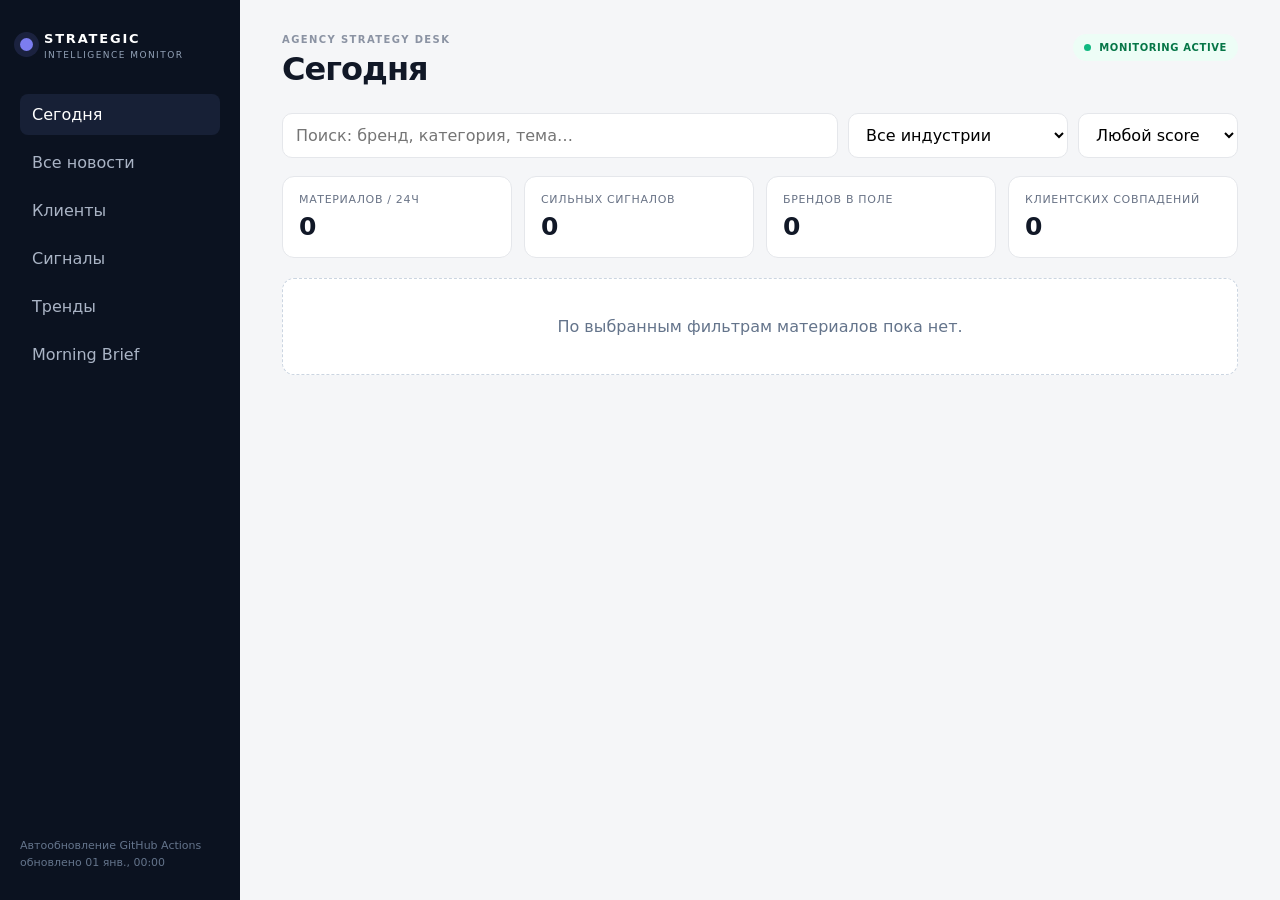
==== site/index.html @ 8588e82a "Add GitHub Pages intelligence dashboard" ====
<!doctype html><html lang="ru"><head><meta charset="utf-8"><meta name="viewport" content="width=device-width,initial-scale=1"><title>Strategic Intelligence Monitor</title><link rel="stylesheet" href="styles.css"></head><body><div class="shell"><aside><div class="brand"><span class="pulse"></span><div><strong>STRATEGIC</strong><small>INTELLIGENCE MONITOR</small></div></div><nav id="nav"><button data-view="today" class="active">Сегодня</button><button data-view="news">Все новости</button><button data-view="clients">Клиенты</button><button data-view="signals">Сигналы</button><button data-view="trends">Тренды</button><button data-view="brief">Morning Brief</button></nav><div class="asideFoot">Автообновление GitHub Actions<br><span id="updatedSide">—</span></div></aside><main><header><div><div class="eyebrow">AGENCY STRATEGY DESK</div><h1 id="pageTitle">Сегодня</h1></div><div class="status"><span class="dot"></span><span>MONITORING ACTIVE</span></div></header><section class="toolbar"><input id="search" placeholder="Поиск: бренд, категория, тема…"><select id="industry"><option value="">Все индустрии</option></select><select id="score"><option value="0">Любой score</option><option value="3">Score ≥ 3</option><option value="4">Score ≥ 4</option></select></section><section id="stats" class="stats"></section><section id="content"></section></main></div><script src="app.js"></script></body></html>
---- site/styles.css ----
:root{--bg:#f5f6f8;--panel:#fff;--ink:#111827;--muted:#697386;--line:#e5e7eb;--nav:#0b1220;--accent:#5b5ce2;--good:#10b981;--warn:#f59e0b}*{box-sizing:border-box}body{margin:0;font-family:Inter,ui-sans-serif,system-ui,-apple-system,BlinkMacSystemFont,"Segoe UI",sans-serif;background:var(--bg);color:var(--ink)}button,input,select{font:inherit}.shell{min-height:100vh;display:grid;grid-template-columns:240px 1fr}aside{background:var(--nav);color:#fff;padding:28px 20px;display:flex;flex-direction:column;position:sticky;top:0;height:100vh}.brand{display:flex;gap:11px;align-items:center;margin-bottom:34px}.brand strong{font-size:13px;letter-spacing:.14em}.brand small{display:block;font-size:9px;letter-spacing:.16em;color:#94a3b8;margin-top:3px}.pulse{width:13px;height:13px;border-radius:50%;background:#7c7df0;box-shadow:0 0 0 6px rgba(124,125,240,.15)}nav{display:grid;gap:7px}nav button{border:0;background:transparent;color:#aab4c5;text-align:left;padding:11px 12px;border-radius:8px;cursor:pointer}nav button:hover,nav button.active{background:#172036;color:white}.asideFoot{margin-top:auto;color:#64748b;font-size:11px;line-height:1.6}main{padding:34px 42px 70px;max-width:1500px;width:100%}header{display:flex;justify-content:space-between;align-items:flex-start;margin-bottom:25px}.eyebrow{font-size:10px;letter-spacing:.14em;color:#8b93a3;font-weight:700}h1{font-size:32px;margin:5px 0 0;letter-spacing:-.03em}.status{display:flex;align-items:center;gap:8px;background:#edfdf6;color:#067647;padding:8px 11px;border-radius:999px;font-size:10px;font-weight:800;letter-spacing:.06em}.dot{width:7px;height:7px;border-radius:50%;background:var(--good)}.toolbar{display:grid;grid-template-columns:1fr 220px 160px;gap:10px;margin-bottom:18px}.toolbar input,.toolbar select{border:1px solid var(--line);background:white;border-radius:10px;padding:11px 13px;outline:none}.stats{display:grid;grid-template-columns:repeat(4,1fr);gap:12px;margin-bottom:20px}.stat{background:white;border:1px solid var(--line);border-radius:12px;padding:16px}.stat label{display:block;color:var(--muted);font-size:11px;text-transform:uppercase;letter-spacing:.06em}.stat strong{display:block;margin-top:6px;font-size:25px}.grid{display:grid;grid-template-columns:repeat(2,minmax(0,1fr));gap:12px}.card{background:white;border:1px solid var(--line);border-radius:13px;padding:18px;box-shadow:0 1px 1px rgba(17,24,39,.02)}.cardTop{display:flex;gap:14px;justify-content:space-between}.score{min-width:48px;height:34px;border-radius:8px;display:grid;place-items:center;background:#f1f0ff;color:#4f46e5;font-weight:800;font-size:13px}.card h3{margin:0;font-size:17px;line-height:1.32}.meta{color:var(--muted);font-size:11px;margin:8px 0 12px}.summary{font-size:13px;line-height:1.55;color:#374151}.why{margin-top:12px;border-left:3px solid #a5b4fc;padding-left:10px;font-size:12px;line-height:1.5;color:#4b5563}.tags{display:flex;flex-wrap:wrap;gap:6px;margin-top:13px}.tag{font-size:10px;background:#f3f4f6;color:#596273;padding:5px 7px;border-radius:999px}.clientTag{background:#eefcf6;color:#087a55}.source{display:inline-block;margin-top:14px;color:#4f46e5;text-decoration:none;font-size:12px;font-weight:700}.sectionTitle{font-size:18px;margin:26px 0 12px}.signal{display:grid;grid-template-columns:1fr auto;gap:20px;align-items:center}.signal strong{font-size:15px}.signal p{margin:5px 0;color:#5b6474;font-size:12px}.badge{background:#fff7e6;color:#9a6700;border-radius:999px;padding:6px 9px;font-size:10px;font-weight:800}.brief{background:white;border:1px solid var(--line);border-radius:13px;padding:24px}.brief h2{margin-top:0}.briefItem{padding:14px 0;border-top:1px solid var(--line)}.briefItem:first-of-type{border-top:0}.empty{background:white;border:1px dashed #cbd5e1;padding:38px;border-radius:12px;text-align:center;color:#64748b}.trendRow{display:grid;grid-template-columns:180px 1fr 42px;gap:10px;align-items:center;margin:9px 0;font-size:12px}.bar{height:8px;background:#eef0f4;border-radius:999px;overflow:hidden}.bar i{display:block;height:100%;background:#6d6ee8;border-radius:999px}@media(max-width:900px){.shell{grid-template-columns:1fr}aside{position:relative;height:auto;padding:18px}nav{grid-template-columns:repeat(3,1fr)}.asideFoot{display:none}main{padding:24px 16px}.toolbar{grid-template-columns:1fr}.stats{grid-template-columns:repeat(2,1fr)}.grid{grid-template-columns:1fr}header{gap:15px}.status{display:none}}
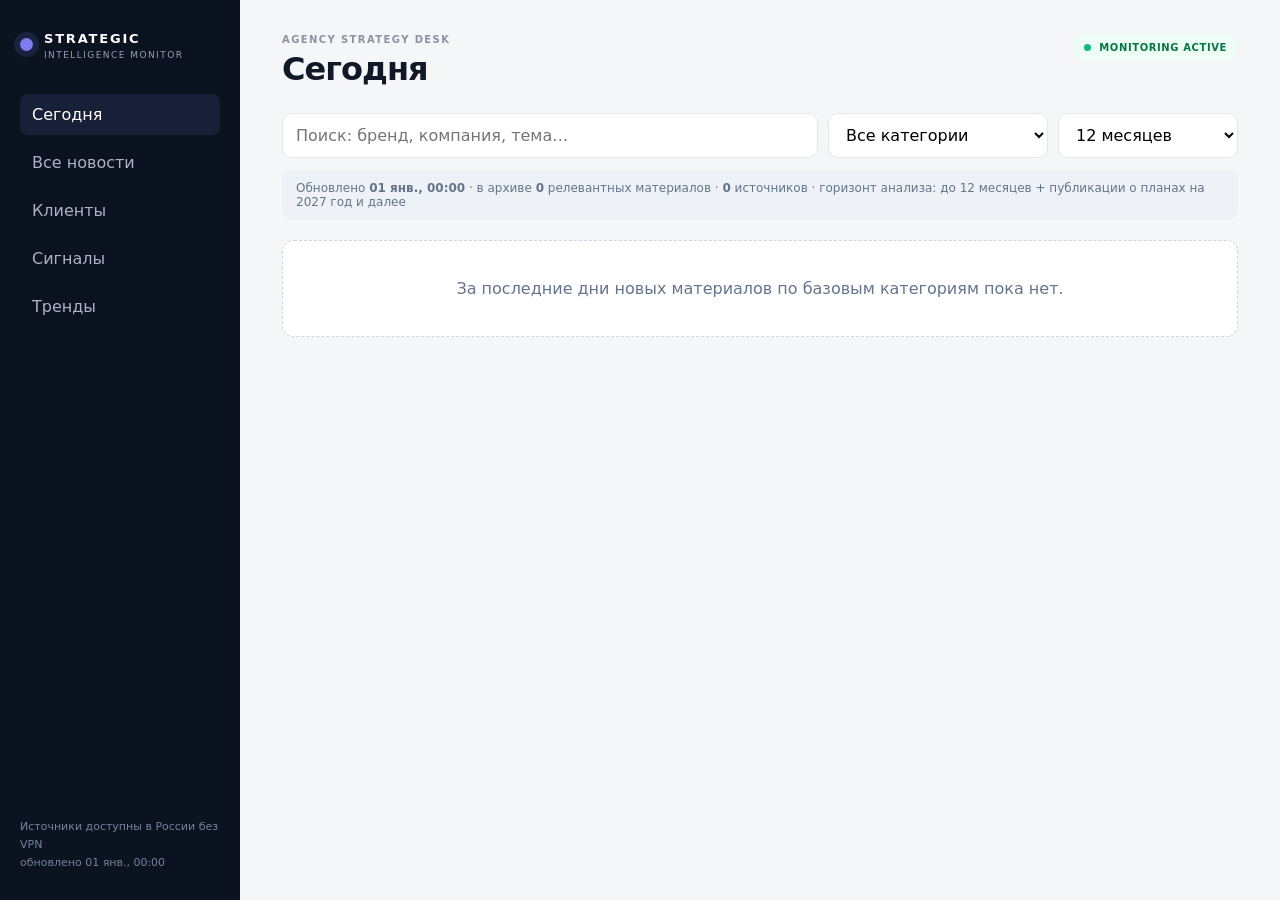
==== commit 82f03839: "Refocus monitor on core clients and market categories" ====
--- a/site/index.html
+++ b/site/index.html
@@ -1 +1 @@
-<!doctype html><html lang="ru"><head><meta charset="utf-8"><meta name="viewport" content="width=device-width,initial-scale=1"><title>Strategic Intelligence Monitor</title><link rel="stylesheet" href="styles.css"></head><body><div class="shell"><aside><div class="brand"><span class="pulse"></span><div><strong>STRATEGIC</strong><small>INTELLIGENCE MONITOR</small></div></div><nav id="nav"><button data-view="today" class="active">Сегодня</button><button data-view="news">Все новости</button><button data-view="clients">Клиенты</button><button data-view="signals">Сигналы</button><button data-view="trends">Тренды</button><button data-view="brief">Morning Brief</button></nav><div class="asideFoot">Автообновление GitHub Actions<br><span id="updatedSide">—</span></div></aside><main><header><div><div class="eyebrow">AGENCY STRATEGY DESK</div><h1 id="pageTitle">Сегодня</h1></div><div class="status"><span class="dot"></span><span>MONITORING ACTIVE</span></div></header><section class="toolbar"><input id="search" placeholder="Поиск: бренд, категория, тема…"><select id="industry"><option value="">Все индустрии</option></select><select id="score"><option value="0">Любой score</option><option value="3">Score ≥ 3</option><option value="4">Score ≥ 4</option></select></section><section id="stats" class="stats"></section><section id="content"></section></main></div><script src="app.js"></script></body></html>
+<!doctype html><html lang="ru"><head><meta charset="utf-8"><meta name="viewport" content="width=device-width,initial-scale=1"><title>Strategic Intelligence Monitor</title><link rel="stylesheet" href="styles.css"></head><body><div class="shell"><aside><div class="brand"><span class="pulse"></span><div><strong>STRATEGIC</strong><small>INTELLIGENCE MONITOR</small></div></div><nav id="nav"><button data-view="today" class="active">Сегодня</button><button data-view="news">Все новости</button><button data-view="clients">Клиенты</button><button data-view="signals">Сигналы</button><button data-view="trends">Тренды</button></nav><div class="asideFoot">Источники доступны в России без VPN<br><span id="updatedSide">—</span></div></aside><main><header><div><div class="eyebrow">AGENCY STRATEGY DESK</div><h1 id="pageTitle">Сегодня</h1></div><div class="status"><span class="dot"></span><span>MONITORING ACTIVE</span></div></header><section class="toolbar"><input id="search" placeholder="Поиск: бренд, компания, тема…"><select id="category"><option value="">Все категории</option><option value="Retail">Ритейл</option><option value="Banks">Банки</option><option value="Finance">Финансы</option><option value="FMCG">FMCG</option></select><select id="period"><option value="30">30 дней</option><option value="90">3 месяца</option><option value="180">6 месяцев</option><option value="365" selected>12 месяцев</option><option value="550">Весь архив</option></select></section><section id="context" class="context"></section><section id="content"></section></main></div><script src="app.js"></script></body></html>
--- a/site/styles.css
+++ b/site/styles.css
@@ -1 +1 @@
-:root{--bg:#f5f6f8;--panel:#fff;--ink:#111827;--muted:#697386;--line:#e5e7eb;--nav:#0b1220;--accent:#5b5ce2;--good:#10b981;--warn:#f59e0b}*{box-sizing:border-box}body{margin:0;font-family:Inter,ui-sans-serif,system-ui,-apple-system,BlinkMacSystemFont,"Segoe UI",sans-serif;background:var(--bg);color:var(--ink)}button,input,select{font:inherit}.shell{min-height:100vh;display:grid;grid-template-columns:240px 1fr}aside{background:var(--nav);color:#fff;padding:28px 20px;display:flex;flex-direction:column;position:sticky;top:0;height:100vh}.brand{display:flex;gap:11px;align-items:center;margin-bottom:34px}.brand strong{font-size:13px;letter-spacing:.14em}.brand small{display:block;font-size:9px;letter-spacing:.16em;color:#94a3b8;margin-top:3px}.pulse{width:13px;height:13px;border-radius:50%;background:#7c7df0;box-shadow:0 0 0 6px rgba(124,125,240,.15)}nav{display:grid;gap:7px}nav button{border:0;background:transparent;color:#aab4c5;text-align:left;padding:11px 12px;border-radius:8px;cursor:pointer}nav button:hover,nav button.active{background:#172036;color:white}.asideFoot{margin-top:auto;color:#64748b;font-size:11px;line-height:1.6}main{padding:34px 42px 70px;max-width:1500px;width:100%}header{display:flex;justify-content:space-between;align-items:flex-start;margin-bottom:25px}.eyebrow{font-size:10px;letter-spacing:.14em;color:#8b93a3;font-weight:700}h1{font-size:32px;margin:5px 0 0;letter-spacing:-.03em}.status{display:flex;align-items:center;gap:8px;background:#edfdf6;color:#067647;padding:8px 11px;border-radius:999px;font-size:10px;font-weight:800;letter-spacing:.06em}.dot{width:7px;height:7px;border-radius:50%;background:var(--good)}.toolbar{display:grid;grid-template-columns:1fr 220px 160px;gap:10px;margin-bottom:18px}.toolbar input,.toolbar select{border:1px solid var(--line);background:white;border-radius:10px;padding:11px 13px;outline:none}.stats{display:grid;grid-template-columns:repeat(4,1fr);gap:12px;margin-bottom:20px}.stat{background:white;border:1px solid var(--line);border-radius:12px;padding:16px}.stat label{display:block;color:var(--muted);font-size:11px;text-transform:uppercase;letter-spacing:.06em}.stat strong{display:block;margin-top:6px;font-size:25px}.grid{display:grid;grid-template-columns:repeat(2,minmax(0,1fr));gap:12px}.card{background:white;border:1px solid var(--line);border-radius:13px;padding:18px;box-shadow:0 1px 1px rgba(17,24,39,.02)}.cardTop{display:flex;gap:14px;justify-content:space-between}.score{min-width:48px;height:34px;border-radius:8px;display:grid;place-items:center;background:#f1f0ff;color:#4f46e5;font-weight:800;font-size:13px}.card h3{margin:0;font-size:17px;line-height:1.32}.meta{color:var(--muted);font-size:11px;margin:8px 0 12px}.summary{font-size:13px;line-height:1.55;color:#374151}.why{margin-top:12px;border-left:3px solid #a5b4fc;padding-left:10px;font-size:12px;line-height:1.5;color:#4b5563}.tags{display:flex;flex-wrap:wrap;gap:6px;margin-top:13px}.tag{font-size:10px;background:#f3f4f6;color:#596273;padding:5px 7px;border-radius:999px}.clientTag{background:#eefcf6;color:#087a55}.source{display:inline-block;margin-top:14px;color:#4f46e5;text-decoration:none;font-size:12px;font-weight:700}.sectionTitle{font-size:18px;margin:26px 0 12px}.signal{display:grid;grid-template-columns:1fr auto;gap:20px;align-items:center}.signal strong{font-size:15px}.signal p{margin:5px 0;color:#5b6474;font-size:12px}.badge{background:#fff7e6;color:#9a6700;border-radius:999px;padding:6px 9px;font-size:10px;font-weight:800}.brief{background:white;border:1px solid var(--line);border-radius:13px;padding:24px}.brief h2{margin-top:0}.briefItem{padding:14px 0;border-top:1px solid var(--line)}.briefItem:first-of-type{border-top:0}.empty{background:white;border:1px dashed #cbd5e1;padding:38px;border-radius:12px;text-align:center;color:#64748b}.trendRow{display:grid;grid-template-columns:180px 1fr 42px;gap:10px;align-items:center;margin:9px 0;font-size:12px}.bar{height:8px;background:#eef0f4;border-radius:999px;overflow:hidden}.bar i{display:block;height:100%;background:#6d6ee8;border-radius:999px}@media(max-width:900px){.shell{grid-template-columns:1fr}aside{position:relative;height:auto;padding:18px}nav{grid-template-columns:repeat(3,1fr)}.asideFoot{display:none}main{padding:24px 16px}.toolbar{grid-template-columns:1fr}.stats{grid-template-columns:repeat(2,1fr)}.grid{grid-template-columns:1fr}header{gap:15px}.status{display:none}}
+:root{--bg:#f5f6f8;--panel:#fff;--ink:#111827;--muted:#697386;--line:#e5e7eb;--nav:#0b1220;--accent:#5b5ce2;--good:#10b981;--retail:#2563eb;--banks:#7c3aed;--finance:#0f766e;--fmcg:#c2410c}*{box-sizing:border-box}body{margin:0;font-family:Inter,ui-sans-serif,system-ui,-apple-system,BlinkMacSystemFont,"Segoe UI",sans-serif;background:var(--bg);color:var(--ink)}button,input,select{font:inherit}.shell{min-height:100vh;display:grid;grid-template-columns:240px 1fr}aside{background:var(--nav);color:#fff;padding:28px 20px;display:flex;flex-direction:column;position:sticky;top:0;height:100vh}.brand{display:flex;gap:11px;align-items:center;margin-bottom:34px}.brand strong{font-size:13px;letter-spacing:.14em}.brand small{display:block;font-size:9px;letter-spacing:.16em;color:#94a3b8;margin-top:3px}.pulse{width:13px;height:13px;border-radius:50%;background:#7c7df0;box-shadow:0 0 0 6px rgba(124,125,240,.15)}nav{display:grid;gap:7px}nav button{border:0;background:transparent;color:#aab4c5;text-align:left;padding:11px 12px;border-radius:8px;cursor:pointer}nav button:hover,nav button.active{background:#172036;color:white}.asideFoot{margin-top:auto;color:#73839d;font-size:11px;line-height:1.65}main{padding:34px 42px 70px;max-width:1500px;width:100%}header{display:flex;justify-content:space-between;align-items:flex-start;margin-bottom:25px}.eyebrow{font-size:10px;letter-spacing:.14em;color:#8b93a3;font-weight:700}h1{font-size:32px;margin:5px 0 0;letter-spacing:-.03em}.status{display:flex;align-items:center;gap:8px;background:#edfdf6;color:#067647;padding:8px 11px;border-radius:999px;font-size:10px;font-weight:800;letter-spacing:.06em}.dot{width:7px;height:7px;border-radius:50%;background:var(--good)}.toolbar{display:grid;grid-template-columns:1fr 220px 180px;gap:10px;margin-bottom:12px}.toolbar input,.toolbar select{border:1px solid var(--line);background:white;border-radius:10px;padding:11px 13px;outline:none}.context{font-size:12px;color:#64748b;margin:0 0 20px;padding:11px 14px;background:#eef2f7;border-radius:9px}.sectionHead{display:flex;align-items:end;justify-content:space-between;margin:30px 0 12px}.sectionHead h2{margin:0;font-size:20px}.sectionHead span{font-size:11px;color:#7b8494}.grid{display:grid;grid-template-columns:repeat(2,minmax(0,1fr));gap:12px}.card{background:white;border:1px solid var(--line);border-radius:13px;padding:18px;box-shadow:0 1px 1px rgba(17,24,39,.02)}.cardTop{display:flex;gap:14px;justify-content:space-between}.categoryLabel{display:inline-flex;font-size:10px;font-weight:800;text-transform:uppercase;letter-spacing:.06em;padding:5px 8px;border-radius:999px;margin-bottom:10px;background:#eef2ff;color:#4f46e5}.categoryLabel.retail{background:#eff6ff;color:var(--retail)}.categoryLabel.banks{background:#f5f3ff;color:var(--banks)}.categoryLabel.finance{background:#ecfdf5;color:var(--finance)}.categoryLabel.fmcg{background:#fff7ed;color:var(--fmcg)}.score{min-width:48px;height:34px;border-radius:8px;display:grid;place-items:center;background:#f1f0ff;color:#4f46e5;font-weight:800;font-size:13px}.card h3{margin:0;font-size:17px;line-height:1.32}.meta{color:var(--muted);font-size:11px;margin:8px 0 12px}.summary{font-size:13px;line-height:1.55;color:#374151}.why{margin-top:12px;border-left:3px solid #a5b4fc;padding-left:10px;font-size:12px;line-height:1.5;color:#4b5563}.tags{display:flex;flex-wrap:wrap;gap:6px;margin-top:13px}.tag{font-size:10px;background:#f3f4f6;color:#596273;padding:5px 7px;border-radius:999px}.clientTag{background:#eefcf6;color:#087a55}.futureTag{background:#fff7e6;color:#9a6700}.scopeTag{background:#eef2ff;color:#4f46e5}.source{display:inline-block;margin-top:14px;color:#4f46e5;text-decoration:none;font-size:12px;font-weight:700}.clientBlock{margin-bottom:28px}.clientTitle{display:flex;justify-content:space-between;align-items:end;margin:0 0 12px}.clientTitle h2{margin:0;font-size:21px}.clientTitle span{font-size:11px;color:#7b8494}.signal{display:grid;grid-template-columns:1fr auto;gap:20px;align-items:center;margin-bottom:10px}.signal strong{font-size:15px}.signal p{margin:6px 0;color:#5b6474;font-size:12px;line-height:1.5}.badge{background:#fff7e6;color:#9a6700;border-radius:999px;padding:6px 9px;font-size:10px;font-weight:800}.trendWrap{display:grid;grid-template-columns:1fr 1fr;gap:14px}.trendPanel{background:white;border:1px solid var(--line);border-radius:13px;padding:22px}.trendPanel h2{margin:0 0 4px;font-size:20px}.trendPanel>p{margin:0 0 18px;font-size:11px;color:#7b8494}.trendRow{display:grid;grid-template-columns:150px 1fr 38px;gap:10px;align-items:center;margin:9px 0;font-size:12px}.bar{height:8px;background:#eef0f4;border-radius:999px;overflow:hidden}.bar i{display:block;height:100%;background:#6d6ee8;border-radius:999px}.futureBox{margin-top:14px;background:white;border:1px solid var(--line);border-radius:13px;padding:22px}.futureBox h2{margin-top:0}.futureList{display:grid;gap:8px}.futureItem{padding:11px 0;border-top:1px solid var(--line);font-size:13px}.futureItem:first-child{border-top:0}.empty{background:white;border:1px dashed #cbd5e1;padding:38px;border-radius:12px;text-align:center;color:#64748b}@media(max-width:900px){.shell{grid-template-columns:1fr}aside{position:relative;height:auto;padding:18px}nav{grid-template-columns:repeat(3,1fr)}.asideFoot{display:none}main{padding:24px 16px}.toolbar{grid-template-columns:1fr}.grid,.trendWrap{grid-template-columns:1fr}header{gap:15px}.status{display:none}.trendRow{grid-template-columns:120px 1fr 34px}}
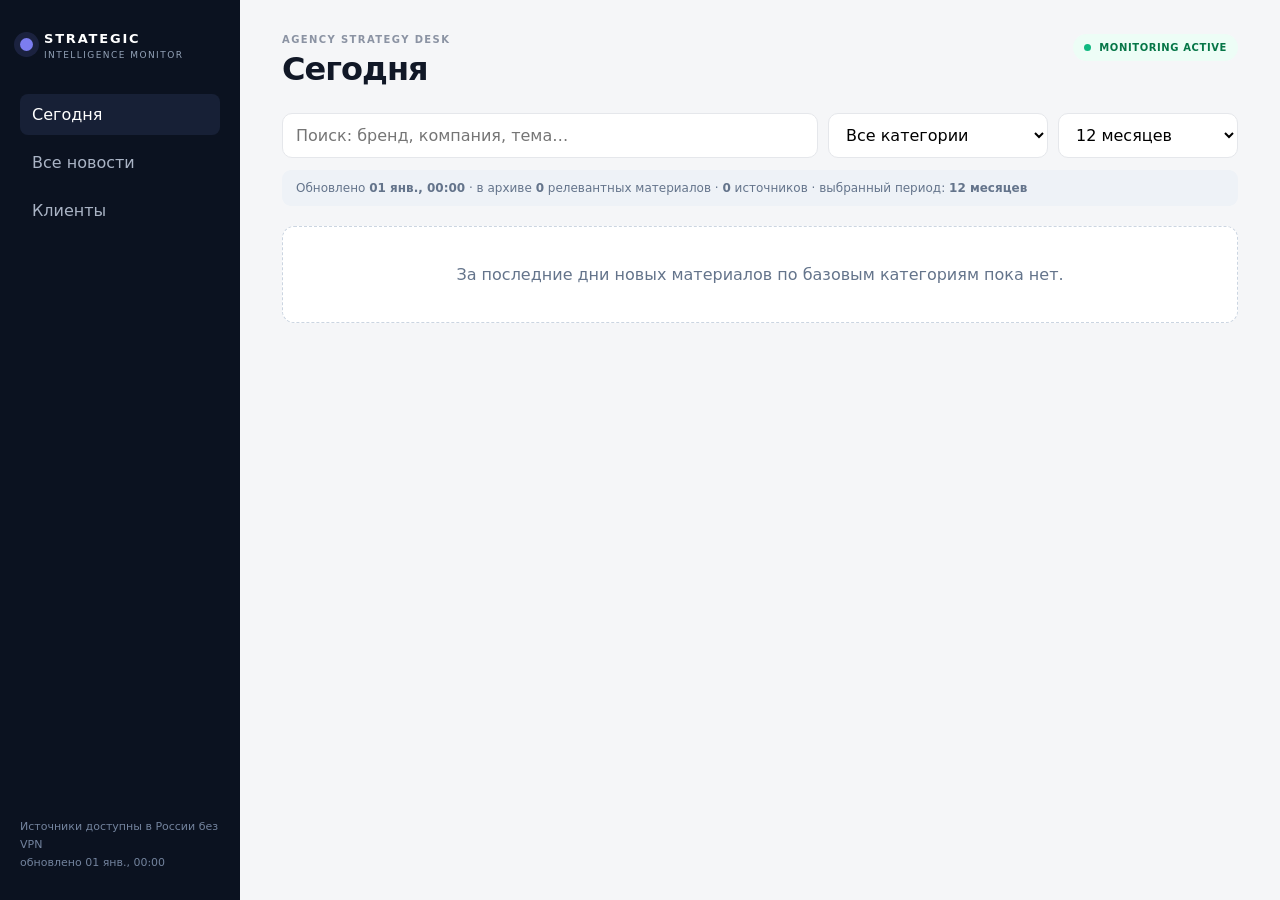
==== commit 254fd654: "Remove signals and trends tabs" ====
--- a/site/index.html
+++ b/site/index.html
@@ -1 +1 @@
-<!doctype html><html lang="ru"><head><meta charset="utf-8"><meta name="viewport" content="width=device-width,initial-scale=1"><title>Strategic Intelligence Monitor</title><link rel="stylesheet" href="styles.css"></head><body><div class="shell"><aside><div class="brand"><span class="pulse"></span><div><strong>STRATEGIC</strong><small>INTELLIGENCE MONITOR</small></div></div><nav id="nav"><button data-view="today" class="active">Сегодня</button><button data-view="news">Все новости</button><button data-view="clients">Клиенты</button><button data-view="signals">Сигналы</button><button data-view="trends">Тренды</button></nav><div class="asideFoot">Источники доступны в России без VPN<br><span id="updatedSide">—</span></div></aside><main><header><div><div class="eyebrow">AGENCY STRATEGY DESK</div><h1 id="pageTitle">Сегодня</h1></div><div class="status"><span class="dot"></span><span>MONITORING ACTIVE</span></div></header><section class="toolbar"><input id="search" placeholder="Поиск: бренд, компания, тема…"><select id="category"><option value="">Все категории</option><option value="Retail">Ритейл</option><option value="Banks">Банки</option><option value="Finance">Финансы</option><option value="FMCG">FMCG</option></select><select id="period"><option value="30">30 дней</option><option value="90">3 месяца</option><option value="180">6 месяцев</option><option value="365" selected>12 месяцев</option><option value="550">Весь архив</option></select></section><section id="context" class="context"></section><section id="content"></section></main></div><script src="app.js"></script></body></html>+<!doctype html><html lang="ru"><head><meta charset="utf-8"><meta name="viewport" content="width=device-width,initial-scale=1"><title>Strategic Intelligence Monitor</title><link rel="stylesheet" href="styles.css"></head><body><div class="shell"><aside><div class="brand"><span class="pulse"></span><div><strong>STRATEGIC</strong><small>INTELLIGENCE MONITOR</small></div></div><nav id="nav"><button data-view="today" class="active">Сегодня</button><button data-view="news">Все новости</button><button data-view="clients">Клиенты</button></nav><div class="asideFoot">Источники доступны в России без VPN<br><span id="updatedSide">—</span></div></aside><main><header><div><div class="eyebrow">AGENCY STRATEGY DESK</div><h1 id="pageTitle">Сегодня</h1></div><div class="status"><span class="dot"></span><span>MONITORING ACTIVE</span></div></header><section class="toolbar"><input id="search" placeholder="Поиск: бренд, компания, тема…"><select id="category"><option value="">Все категории</option><option value="Retail">Ритейл</option><option value="Banks">Банки</option><option value="Finance">Финансы</option><option value="FMCG">FMCG</option></select><select id="period"><option value="30">30 дней</option><option value="90">3 месяца</option><option value="180">6 месяцев</option><option value="365" selected>12 месяцев</option><option value="550">Весь архив</option></select></section><section id="context" class="context"></section><section id="content"></section></main></div><script src="app.js"></script></body></html>
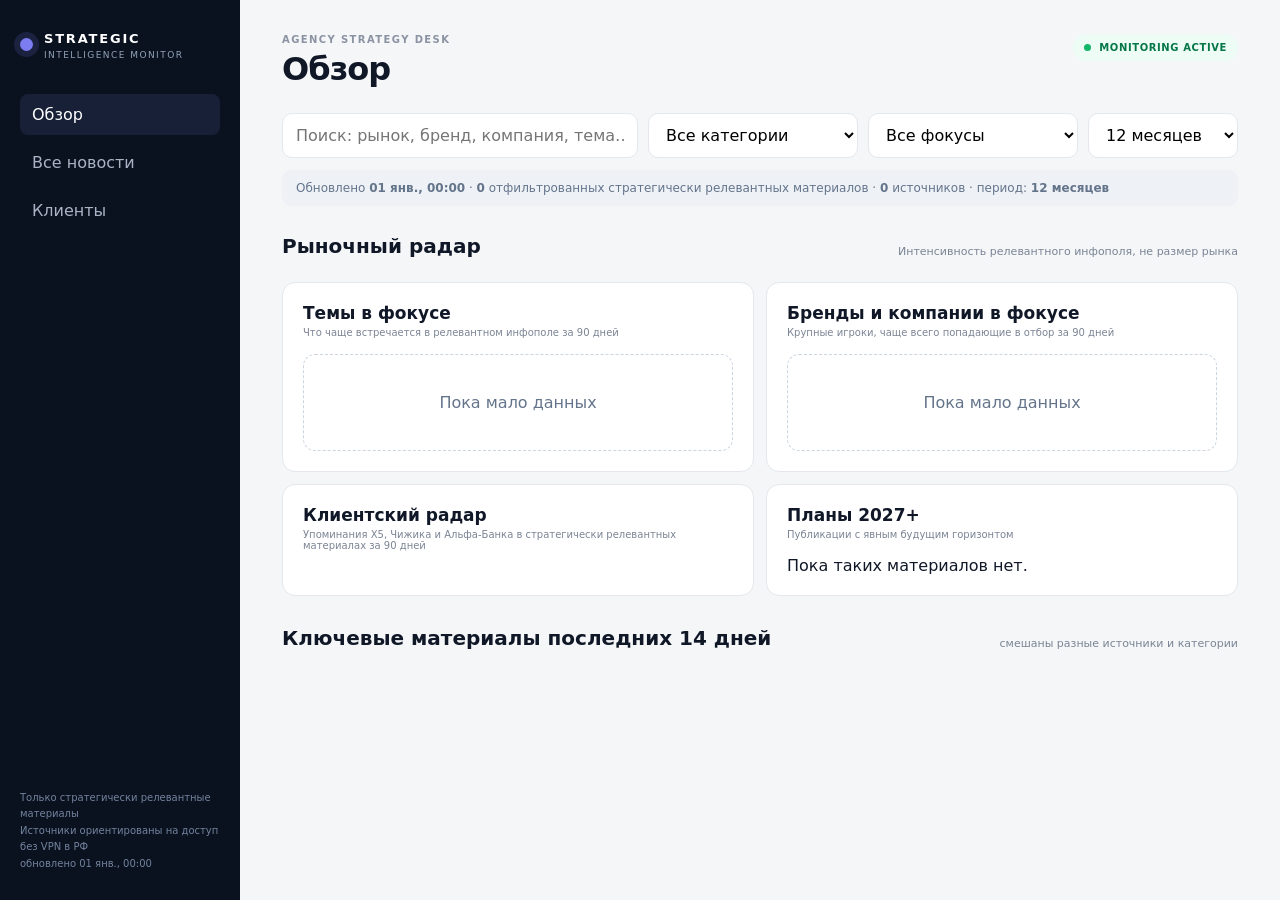
==== commit f0215552: "Add strategic filtering, new industries, and interactive dashboards" ====
--- a/site/index.html
+++ b/site/index.html
@@ -1 +1 @@
-<!doctype html><html lang="ru"><head><meta charset="utf-8"><meta name="viewport" content="width=device-width,initial-scale=1"><title>Strategic Intelligence Monitor</title><link rel="stylesheet" href="styles.css"></head><body><div class="shell"><aside><div class="brand"><span class="pulse"></span><div><strong>STRATEGIC</strong><small>INTELLIGENCE MONITOR</small></div></div><nav id="nav"><button data-view="today" class="active">Сегодня</button><button data-view="news">Все новости</button><button data-view="clients">Клиенты</button></nav><div class="asideFoot">Источники доступны в России без VPN<br><span id="updatedSide">—</span></div></aside><main><header><div><div class="eyebrow">AGENCY STRATEGY DESK</div><h1 id="pageTitle">Сегодня</h1></div><div class="status"><span class="dot"></span><span>MONITORING ACTIVE</span></div></header><section class="toolbar"><input id="search" placeholder="Поиск: бренд, компания, тема…"><select id="category"><option value="">Все категории</option><option value="Retail">Ритейл</option><option value="Banks">Банки</option><option value="Finance">Финансы</option><option value="FMCG">FMCG</option></select><select id="period"><option value="30">30 дней</option><option value="90">3 месяца</option><option value="180">6 месяцев</option><option value="365" selected>12 месяцев</option><option value="550">Весь архив</option></select></section><section id="context" class="context"></section><section id="content"></section></main></div><script src="app.js"></script></body></html>+<!doctype html><html lang="ru"><head><meta charset="utf-8"><meta name="viewport" content="width=device-width,initial-scale=1"><title>Strategic Intelligence Monitor</title><link rel="stylesheet" href="styles.css"></head><body><div class="shell"><aside><div class="brand"><span class="pulse"></span><div><strong>STRATEGIC</strong><small>INTELLIGENCE MONITOR</small></div></div><nav id="nav"><button data-view="today" class="active">Обзор</button><button data-view="news">Все новости</button><button data-view="clients">Клиенты</button></nav><div class="asideFoot">Только стратегически релевантные материалы<br>Источники ориентированы на доступ без VPN в РФ<br><span id="updatedSide">—</span></div></aside><main><header><div><div class="eyebrow">AGENCY STRATEGY DESK</div><h1 id="pageTitle">Обзор</h1></div><div class="status"><span class="dot"></span><span>MONITORING ACTIVE</span></div></header><section class="toolbar"><input id="search" placeholder="Поиск: рынок, бренд, компания, тема…"><select id="category"><option value="">Все категории</option></select><select id="focus"><option value="">Все фокусы</option><option>Рынок и продажи</option><option>Потребитель</option><option>Цены и промо</option><option>Доставка</option><option>Форматы и экспансия</option><option>Маркетинг и медиа</option><option>Регулирование</option><option>Финрезультаты</option><option>Исследования и прогнозы</option></select><select id="period"><option value="30">30 дней</option><option value="90">3 месяца</option><option value="180">6 месяцев</option><option value="365" selected>12 месяцев</option><option value="550">Весь архив</option></select></section><section id="context" class="context"></section><section id="content"></section></main></div><script src="app.js"></script></body></html>
--- a/site/styles.css
+++ b/site/styles.css
@@ -1 +1 @@
-:root{--bg:#f5f6f8;--panel:#fff;--ink:#111827;--muted:#697386;--line:#e5e7eb;--nav:#0b1220;--accent:#5b5ce2;--good:#10b981;--retail:#2563eb;--banks:#7c3aed;--finance:#0f766e;--fmcg:#c2410c}*{box-sizing:border-box}body{margin:0;font-family:Inter,ui-sans-serif,system-ui,-apple-system,BlinkMacSystemFont,"Segoe UI",sans-serif;background:var(--bg);color:var(--ink)}button,input,select{font:inherit}.shell{min-height:100vh;display:grid;grid-template-columns:240px 1fr}aside{background:var(--nav);color:#fff;padding:28px 20px;display:flex;flex-direction:column;position:sticky;top:0;height:100vh}.brand{display:flex;gap:11px;align-items:center;margin-bottom:34px}.brand strong{font-size:13px;letter-spacing:.14em}.brand small{display:block;font-size:9px;letter-spacing:.16em;color:#94a3b8;margin-top:3px}.pulse{width:13px;height:13px;border-radius:50%;background:#7c7df0;box-shadow:0 0 0 6px rgba(124,125,240,.15)}nav{display:grid;gap:7px}nav button{border:0;background:transparent;color:#aab4c5;text-align:left;padding:11px 12px;border-radius:8px;cursor:pointer}nav button:hover,nav button.active{background:#172036;color:white}.asideFoot{margin-top:auto;color:#73839d;font-size:11px;line-height:1.65}main{padding:34px 42px 70px;max-width:1500px;width:100%}header{display:flex;justify-content:space-between;align-items:flex-start;margin-bottom:25px}.eyebrow{font-size:10px;letter-spacing:.14em;color:#8b93a3;font-weight:700}h1{font-size:32px;margin:5px 0 0;letter-spacing:-.03em}.status{display:flex;align-items:center;gap:8px;background:#edfdf6;color:#067647;padding:8px 11px;border-radius:999px;font-size:10px;font-weight:800;letter-spacing:.06em}.dot{width:7px;height:7px;border-radius:50%;background:var(--good)}.toolbar{display:grid;grid-template-columns:1fr 220px 180px;gap:10px;margin-bottom:12px}.toolbar input,.toolbar select{border:1px solid var(--line);background:white;border-radius:10px;padding:11px 13px;outline:none}.context{font-size:12px;color:#64748b;margin:0 0 20px;padding:11px 14px;background:#eef2f7;border-radius:9px}.sectionHead{display:flex;align-items:end;justify-content:space-between;margin:30px 0 12px}.sectionHead h2{margin:0;font-size:20px}.sectionHead span{font-size:11px;color:#7b8494}.grid{display:grid;grid-template-columns:repeat(2,minmax(0,1fr));gap:12px}.card{background:white;border:1px solid var(--line);border-radius:13px;padding:18px;box-shadow:0 1px 1px rgba(17,24,39,.02)}.cardTop{display:flex;gap:14px;justify-content:space-between}.categoryLabel{display:inline-flex;font-size:10px;font-weight:800;text-transform:uppercase;letter-spacing:.06em;padding:5px 8px;border-radius:999px;margin-bottom:10px;background:#eef2ff;color:#4f46e5}.categoryLabel.retail{background:#eff6ff;color:var(--retail)}.categoryLabel.banks{background:#f5f3ff;color:var(--banks)}.categoryLabel.finance{background:#ecfdf5;color:var(--finance)}.categoryLabel.fmcg{background:#fff7ed;color:var(--fmcg)}.score{min-width:48px;height:34px;border-radius:8px;display:grid;place-items:center;background:#f1f0ff;color:#4f46e5;font-weight:800;font-size:13px}.card h3{margin:0;font-size:17px;line-height:1.32}.meta{color:var(--muted);font-size:11px;margin:8px 0 12px}.summary{font-size:13px;line-height:1.55;color:#374151}.why{margin-top:12px;border-left:3px solid #a5b4fc;padding-left:10px;font-size:12px;line-height:1.5;color:#4b5563}.tags{display:flex;flex-wrap:wrap;gap:6px;margin-top:13px}.tag{font-size:10px;background:#f3f4f6;color:#596273;padding:5px 7px;border-radius:999px}.clientTag{background:#eefcf6;color:#087a55}.futureTag{background:#fff7e6;color:#9a6700}.scopeTag{background:#eef2ff;color:#4f46e5}.source{display:inline-block;margin-top:14px;color:#4f46e5;text-decoration:none;font-size:12px;font-weight:700}.clientBlock{margin-bottom:28px}.clientTitle{display:flex;justify-content:space-between;align-items:end;margin:0 0 12px}.clientTitle h2{margin:0;font-size:21px}.clientTitle span{font-size:11px;color:#7b8494}.signal{display:grid;grid-template-columns:1fr auto;gap:20px;align-items:center;margin-bottom:10px}.signal strong{font-size:15px}.signal p{margin:6px 0;color:#5b6474;font-size:12px;line-height:1.5}.badge{background:#fff7e6;color:#9a6700;border-radius:999px;padding:6px 9px;font-size:10px;font-weight:800}.trendWrap{display:grid;grid-template-columns:1fr 1fr;gap:14px}.trendPanel{background:white;border:1px solid var(--line);border-radius:13px;padding:22px}.trendPanel h2{margin:0 0 4px;font-size:20px}.trendPanel>p{margin:0 0 18px;font-size:11px;color:#7b8494}.trendRow{display:grid;grid-template-columns:150px 1fr 38px;gap:10px;align-items:center;margin:9px 0;font-size:12px}.bar{height:8px;background:#eef0f4;border-radius:999px;overflow:hidden}.bar i{display:block;height:100%;background:#6d6ee8;border-radius:999px}.futureBox{margin-top:14px;background:white;border:1px solid var(--line);border-radius:13px;padding:22px}.futureBox h2{margin-top:0}.futureList{display:grid;gap:8px}.futureItem{padding:11px 0;border-top:1px solid var(--line);font-size:13px}.futureItem:first-child{border-top:0}.empty{background:white;border:1px dashed #cbd5e1;padding:38px;border-radius:12px;text-align:center;color:#64748b}@media(max-width:900px){.shell{grid-template-columns:1fr}aside{position:relative;height:auto;padding:18px}nav{grid-template-columns:repeat(3,1fr)}.asideFoot{display:none}main{padding:24px 16px}.toolbar{grid-template-columns:1fr}.grid,.trendWrap{grid-template-columns:1fr}header{gap:15px}.status{display:none}.trendRow{grid-template-columns:120px 1fr 34px}}+:root{--bg:#f4f6f8;--panel:#fff;--ink:#101828;--muted:#667085;--line:#e4e7ec;--nav:#0a1220;--accent:#5b5ce2;--good:#12b76a;--soft:#f8fafc}*{box-sizing:border-box}body{margin:0;font-family:Inter,ui-sans-serif,system-ui,-apple-system,BlinkMacSystemFont,"Segoe UI",sans-serif;background:var(--bg);color:var(--ink)}button,input,select{font:inherit}.shell{min-height:100vh;display:grid;grid-template-columns:240px 1fr}aside{background:var(--nav);color:#fff;padding:28px 20px;display:flex;flex-direction:column;position:sticky;top:0;height:100vh}.brand{display:flex;gap:11px;align-items:center;margin-bottom:34px}.brand strong{font-size:13px;letter-spacing:.14em}.brand small{display:block;font-size:9px;letter-spacing:.16em;color:#94a3b8;margin-top:3px}.pulse{width:13px;height:13px;border-radius:50%;background:#7c7df0;box-shadow:0 0 0 6px rgba(124,125,240,.15)}nav{display:grid;gap:7px}nav button{border:0;background:transparent;color:#aab4c5;text-align:left;padding:11px 12px;border-radius:8px;cursor:pointer}nav button:hover,nav button.active{background:#172036;color:#fff}.asideFoot{margin-top:auto;color:#73839d;font-size:10px;line-height:1.65}main{padding:34px 42px 70px;max-width:1540px;width:100%}header{display:flex;justify-content:space-between;align-items:flex-start;margin-bottom:25px}.eyebrow{font-size:10px;letter-spacing:.14em;color:#8b93a3;font-weight:700}h1{font-size:32px;margin:5px 0 0;letter-spacing:-.03em}.status{display:flex;align-items:center;gap:8px;background:#edfdf6;color:#067647;padding:8px 11px;border-radius:999px;font-size:10px;font-weight:800;letter-spacing:.06em}.dot{width:7px;height:7px;border-radius:50%;background:var(--good)}.toolbar{display:grid;grid-template-columns:1.25fr 210px 210px 150px;gap:10px;margin-bottom:12px}.toolbar input,.toolbar select{border:1px solid var(--line);background:#fff;border-radius:10px;padding:11px 13px;outline:none}.context{font-size:12px;color:#64748b;margin:0 0 22px;padding:11px 14px;background:#eef2f7;border-radius:9px}.dashboardTitle{display:flex;justify-content:space-between;align-items:end;margin:28px 0 12px}.dashboardTitle h2{margin:0;font-size:20px}.dashboardTitle span{font-size:11px;color:#7b8494}.radar{display:grid;grid-template-columns:repeat(3,minmax(0,1fr));gap:10px}.radarCard{background:#fff;border:1px solid var(--line);border-radius:12px;padding:15px;text-align:left;cursor:pointer;transition:.15s}.radarCard:hover{transform:translateY(-1px);border-color:#b9baf8;box-shadow:0 3px 12px rgba(16,24,40,.06)}.radarCard b{display:block;font-size:14px}.radarCard strong{display:block;font-size:24px;margin:5px 0 2px}.radarCard small{color:var(--muted);font-size:10px}.deltaUp{color:#067647}.deltaDown{color:#b42318}.deltaFlat{color:#667085}.dashGrid{display:grid;grid-template-columns:1fr 1fr;gap:12px;margin-top:12px}.panel{background:#fff;border:1px solid var(--line);border-radius:13px;padding:20px}.panel h3{margin:0 0 4px;font-size:17px}.panelSub{font-size:10px;color:#7b8494;margin-bottom:16px}.barRow{display:grid;grid-template-columns:150px 1fr 36px;gap:9px;align-items:center;margin:9px 0;font-size:11px}.bar{height:8px;background:#eef0f4;border-radius:999px;overflow:hidden}.bar i{display:block;height:100%;background:#6d6ee8;border-radius:999px}.clientRadar{display:grid;gap:10px}.clientPulse{border-top:1px solid var(--line);padding-top:10px}.clientPulse:first-child{border-top:0;padding-top:0}.clientPulse strong{font-size:13px}.clientPulse .meta{margin:4px 0}.futureList{display:grid;gap:7px}.futureItem{padding:9px 0;border-top:1px solid var(--line);font-size:12px}.futureItem:first-child{border-top:0}.sectionHead{display:flex;align-items:end;justify-content:space-between;margin:30px 0 12px}.sectionHead h2{margin:0;font-size:20px}.sectionHead span{font-size:11px;color:#7b8494}.grid{display:grid;grid-template-columns:repeat(2,minmax(0,1fr));gap:12px}.card{background:#fff;border:1px solid var(--line);border-radius:13px;padding:18px;box-shadow:0 1px 1px rgba(17,24,39,.02)}.cardTop{display:flex;gap:14px;justify-content:space-between}.categoryLabel{display:inline-flex;font-size:10px;font-weight:800;letter-spacing:.04em;padding:5px 8px;border-radius:999px;margin-bottom:10px;background:#eef2ff;color:#4f46e5}.priority{min-width:72px;height:32px;border-radius:8px;display:grid;place-items:center;background:#f1f0ff;color:#4f46e5;font-weight:800;font-size:10px}.card h3{margin:0;font-size:17px;line-height:1.32}.meta{color:var(--muted);font-size:10px;margin:8px 0 12px}.summary{font-size:13px;line-height:1.55;color:#344054}.why{margin-top:12px;border-left:3px solid #a5b4fc;padding-left:10px;font-size:12px;line-height:1.5;color:#475467}.tags{display:flex;flex-wrap:wrap;gap:6px;margin-top:13px}.tag{font-size:10px;background:#f2f4f7;color:#475467;padding:5px 7px;border-radius:999px}.clientTag{background:#ecfdf3;color:#027a48}.futureTag{background:#fff6ed;color:#b54708}.scopeTag{background:#eef4ff;color:#3538cd}.reasonTag{background:#f9f5ff;color:#6941c6}.source{display:inline-block;margin-top:14px;color:#4f46e5;text-decoration:none;font-size:12px;font-weight:700}.clientBlock{margin-bottom:28px}.clientTitle{display:flex;justify-content:space-between;align-items:end;margin:0 0 12px}.clientTitle h2{margin:0;font-size:21px}.clientTitle span{font-size:11px;color:#7b8494}.empty{background:#fff;border:1px dashed #cbd5e1;padding:38px;border-radius:12px;text-align:center;color:#64748b}@media(max-width:1100px){.radar{grid-template-columns:repeat(2,1fr)}.toolbar{grid-template-columns:1fr 1fr}.dashGrid{grid-template-columns:1fr}}@media(max-width:760px){.shell{grid-template-columns:1fr}aside{position:relative;height:auto;padding:18px}nav{grid-template-columns:repeat(3,1fr)}.asideFoot{display:none}main{padding:24px 16px}.toolbar{grid-template-columns:1fr}.radar,.grid{grid-template-columns:1fr}header{gap:15px}.status{display:none}.barRow{grid-template-columns:120px 1fr 32px}}
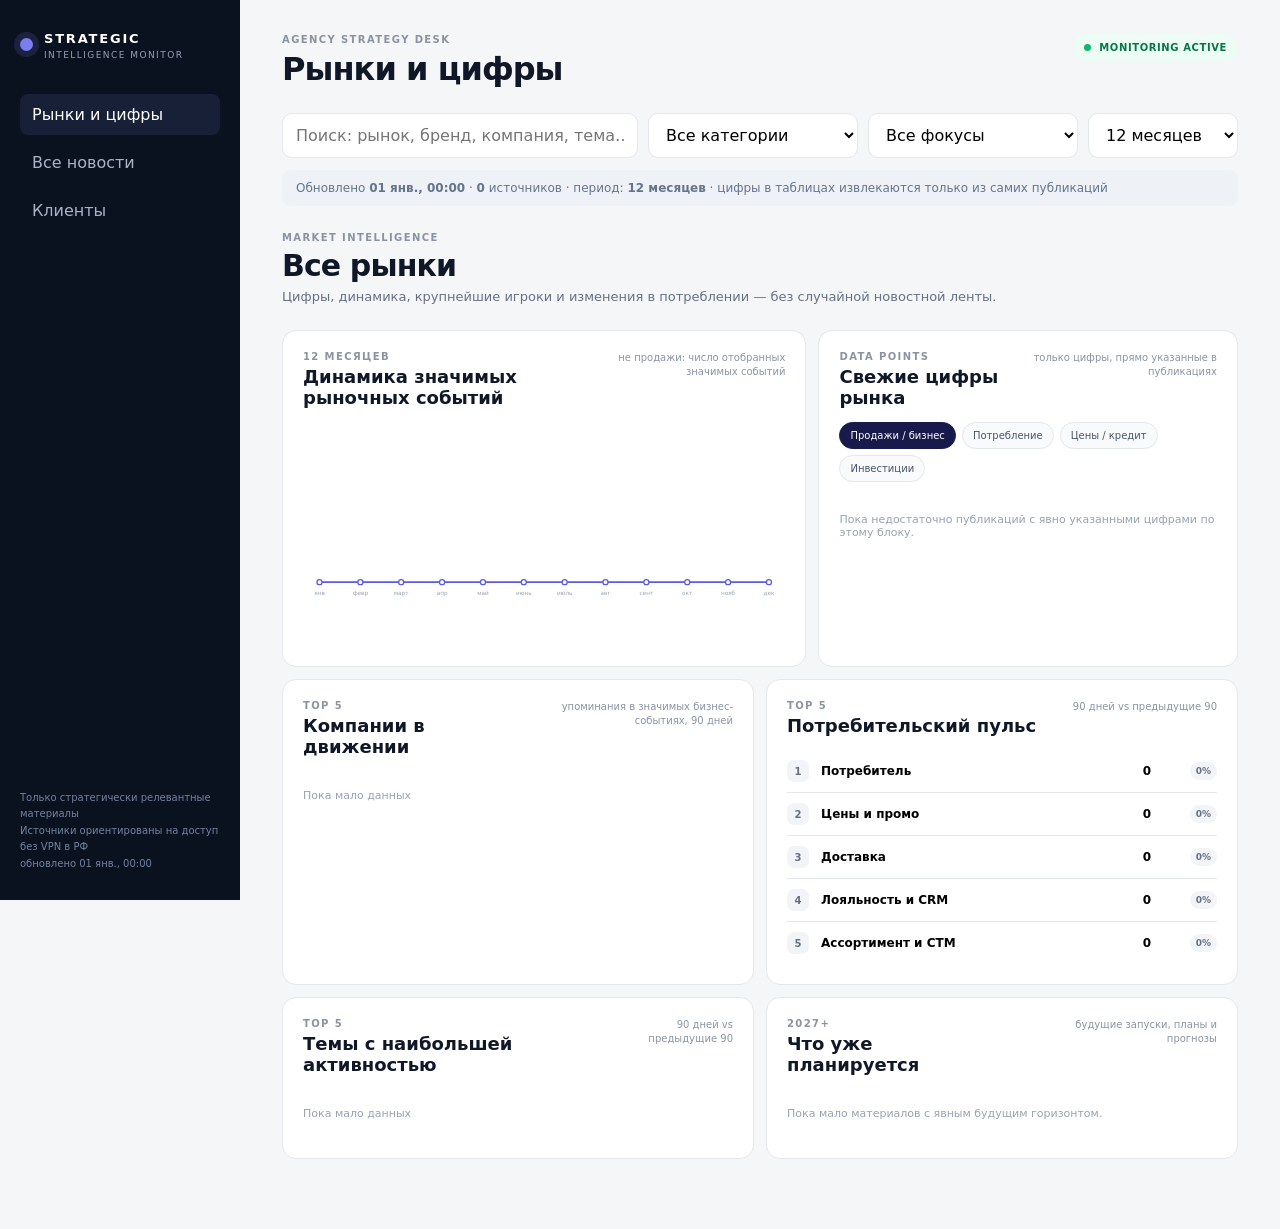
==== commit b420b7e2: "Replace overview with interactive markets and data dashboard" ====
--- a/site/index.html
+++ b/site/index.html
@@ -1 +1 @@
-<!doctype html><html lang="ru"><head><meta charset="utf-8"><meta name="viewport" content="width=device-width,initial-scale=1"><title>Strategic Intelligence Monitor</title><link rel="stylesheet" href="styles.css"></head><body><div class="shell"><aside><div class="brand"><span class="pulse"></span><div><strong>STRATEGIC</strong><small>INTELLIGENCE MONITOR</small></div></div><nav id="nav"><button data-view="today" class="active">Обзор</button><button data-view="news">Все новости</button><button data-view="clients">Клиенты</button></nav><div class="asideFoot">Только стратегически релевантные материалы<br>Источники ориентированы на доступ без VPN в РФ<br><span id="updatedSide">—</span></div></aside><main><header><div><div class="eyebrow">AGENCY STRATEGY DESK</div><h1 id="pageTitle">Обзор</h1></div><div class="status"><span class="dot"></span><span>MONITORING ACTIVE</span></div></header><section class="toolbar"><input id="search" placeholder="Поиск: рынок, бренд, компания, тема…"><select id="category"><option value="">Все категории</option></select><select id="focus"><option value="">Все фокусы</option><option>Рынок и продажи</option><option>Потребитель</option><option>Цены и промо</option><option>Доставка</option><option>Форматы и экспансия</option><option>Маркетинг и медиа</option><option>Регулирование</option><option>Финрезультаты</option><option>Исследования и прогнозы</option></select><select id="period"><option value="30">30 дней</option><option value="90">3 месяца</option><option value="180">6 месяцев</option><option value="365" selected>12 месяцев</option><option value="550">Весь архив</option></select></section><section id="context" class="context"></section><section id="content"></section></main></div><script src="app.js"></script></body></html>+<!doctype html><html lang="ru"><head><meta charset="utf-8"><meta name="viewport" content="width=device-width,initial-scale=1"><title>Strategic Intelligence Monitor</title><link rel="stylesheet" href="styles.css"></head><body><div class="shell"><aside><div class="brand"><span class="pulse"></span><div><strong>STRATEGIC</strong><small>INTELLIGENCE MONITOR</small></div></div><nav id="nav"><button data-view="markets" class="active">Рынки и цифры</button><button data-view="news">Все новости</button><button data-view="clients">Клиенты</button></nav><div class="asideFoot">Только стратегически релевантные материалы<br>Источники ориентированы на доступ без VPN в РФ<br><span id="updatedSide">—</span></div></aside><main><header><div><div class="eyebrow">AGENCY STRATEGY DESK</div><h1 id="pageTitle">Рынки и цифры</h1></div><div class="status"><span class="dot"></span><span>MONITORING ACTIVE</span></div></header><section class="toolbar"><input id="search" placeholder="Поиск: рынок, бренд, компания, тема…"><select id="category"><option value="">Все категории</option></select><select id="focus"><option value="">Все фокусы</option><option>Рынок и продажи</option><option>Потребитель</option><option>Цены и промо</option><option>Доставка</option><option>Форматы и экспансия</option><option>Маркетинг и медиа</option><option>Регулирование</option><option>Финрезультаты</option><option>Исследования и прогнозы</option></select><select id="period"><option value="30">30 дней</option><option value="90">3 месяца</option><option value="180">6 месяцев</option><option value="365" selected>12 месяцев</option><option value="550">Весь архив</option></select></section><section id="context" class="context"></section><section id="content"></section></main></div><script src="app.js"></script></body></html>
--- a/site/styles.css
+++ b/site/styles.css
@@ -1 +1 @@
-:root{--bg:#f4f6f8;--panel:#fff;--ink:#101828;--muted:#667085;--line:#e4e7ec;--nav:#0a1220;--accent:#5b5ce2;--good:#12b76a;--soft:#f8fafc}*{box-sizing:border-box}body{margin:0;font-family:Inter,ui-sans-serif,system-ui,-apple-system,BlinkMacSystemFont,"Segoe UI",sans-serif;background:var(--bg);color:var(--ink)}button,input,select{font:inherit}.shell{min-height:100vh;display:grid;grid-template-columns:240px 1fr}aside{background:var(--nav);color:#fff;padding:28px 20px;display:flex;flex-direction:column;position:sticky;top:0;height:100vh}.brand{display:flex;gap:11px;align-items:center;margin-bottom:34px}.brand strong{font-size:13px;letter-spacing:.14em}.brand small{display:block;font-size:9px;letter-spacing:.16em;color:#94a3b8;margin-top:3px}.pulse{width:13px;height:13px;border-radius:50%;background:#7c7df0;box-shadow:0 0 0 6px rgba(124,125,240,.15)}nav{display:grid;gap:7px}nav button{border:0;background:transparent;color:#aab4c5;text-align:left;padding:11px 12px;border-radius:8px;cursor:pointer}nav button:hover,nav button.active{background:#172036;color:#fff}.asideFoot{margin-top:auto;color:#73839d;font-size:10px;line-height:1.65}main{padding:34px 42px 70px;max-width:1540px;width:100%}header{display:flex;justify-content:space-between;align-items:flex-start;margin-bottom:25px}.eyebrow{font-size:10px;letter-spacing:.14em;color:#8b93a3;font-weight:700}h1{font-size:32px;margin:5px 0 0;letter-spacing:-.03em}.status{display:flex;align-items:center;gap:8px;background:#edfdf6;color:#067647;padding:8px 11px;border-radius:999px;font-size:10px;font-weight:800;letter-spacing:.06em}.dot{width:7px;height:7px;border-radius:50%;background:var(--good)}.toolbar{display:grid;grid-template-columns:1.25fr 210px 210px 150px;gap:10px;margin-bottom:12px}.toolbar input,.toolbar select{border:1px solid var(--line);background:#fff;border-radius:10px;padding:11px 13px;outline:none}.context{font-size:12px;color:#64748b;margin:0 0 22px;padding:11px 14px;background:#eef2f7;border-radius:9px}.dashboardTitle{display:flex;justify-content:space-between;align-items:end;margin:28px 0 12px}.dashboardTitle h2{margin:0;font-size:20px}.dashboardTitle span{font-size:11px;color:#7b8494}.radar{display:grid;grid-template-columns:repeat(3,minmax(0,1fr));gap:10px}.radarCard{background:#fff;border:1px solid var(--line);border-radius:12px;padding:15px;text-align:left;cursor:pointer;transition:.15s}.radarCard:hover{transform:translateY(-1px);border-color:#b9baf8;box-shadow:0 3px 12px rgba(16,24,40,.06)}.radarCard b{display:block;font-size:14px}.radarCard strong{display:block;font-size:24px;margin:5px 0 2px}.radarCard small{color:var(--muted);font-size:10px}.deltaUp{color:#067647}.deltaDown{color:#b42318}.deltaFlat{color:#667085}.dashGrid{display:grid;grid-template-columns:1fr 1fr;gap:12px;margin-top:12px}.panel{background:#fff;border:1px solid var(--line);border-radius:13px;padding:20px}.panel h3{margin:0 0 4px;font-size:17px}.panelSub{font-size:10px;color:#7b8494;margin-bottom:16px}.barRow{display:grid;grid-template-columns:150px 1fr 36px;gap:9px;align-items:center;margin:9px 0;font-size:11px}.bar{height:8px;background:#eef0f4;border-radius:999px;overflow:hidden}.bar i{display:block;height:100%;background:#6d6ee8;border-radius:999px}.clientRadar{display:grid;gap:10px}.clientPulse{border-top:1px solid var(--line);padding-top:10px}.clientPulse:first-child{border-top:0;padding-top:0}.clientPulse strong{font-size:13px}.clientPulse .meta{margin:4px 0}.futureList{display:grid;gap:7px}.futureItem{padding:9px 0;border-top:1px solid var(--line);font-size:12px}.futureItem:first-child{border-top:0}.sectionHead{display:flex;align-items:end;justify-content:space-between;margin:30px 0 12px}.sectionHead h2{margin:0;font-size:20px}.sectionHead span{font-size:11px;color:#7b8494}.grid{display:grid;grid-template-columns:repeat(2,minmax(0,1fr));gap:12px}.card{background:#fff;border:1px solid var(--line);border-radius:13px;padding:18px;box-shadow:0 1px 1px rgba(17,24,39,.02)}.cardTop{display:flex;gap:14px;justify-content:space-between}.categoryLabel{display:inline-flex;font-size:10px;font-weight:800;letter-spacing:.04em;padding:5px 8px;border-radius:999px;margin-bottom:10px;background:#eef2ff;color:#4f46e5}.priority{min-width:72px;height:32px;border-radius:8px;display:grid;place-items:center;background:#f1f0ff;color:#4f46e5;font-weight:800;font-size:10px}.card h3{margin:0;font-size:17px;line-height:1.32}.meta{color:var(--muted);font-size:10px;margin:8px 0 12px}.summary{font-size:13px;line-height:1.55;color:#344054}.why{margin-top:12px;border-left:3px solid #a5b4fc;padding-left:10px;font-size:12px;line-height:1.5;color:#475467}.tags{display:flex;flex-wrap:wrap;gap:6px;margin-top:13px}.tag{font-size:10px;background:#f2f4f7;color:#475467;padding:5px 7px;border-radius:999px}.clientTag{background:#ecfdf3;color:#027a48}.futureTag{background:#fff6ed;color:#b54708}.scopeTag{background:#eef4ff;color:#3538cd}.reasonTag{background:#f9f5ff;color:#6941c6}.source{display:inline-block;margin-top:14px;color:#4f46e5;text-decoration:none;font-size:12px;font-weight:700}.clientBlock{margin-bottom:28px}.clientTitle{display:flex;justify-content:space-between;align-items:end;margin:0 0 12px}.clientTitle h2{margin:0;font-size:21px}.clientTitle span{font-size:11px;color:#7b8494}.empty{background:#fff;border:1px dashed #cbd5e1;padding:38px;border-radius:12px;text-align:center;color:#64748b}@media(max-width:1100px){.radar{grid-template-columns:repeat(2,1fr)}.toolbar{grid-template-columns:1fr 1fr}.dashGrid{grid-template-columns:1fr}}@media(max-width:760px){.shell{grid-template-columns:1fr}aside{position:relative;height:auto;padding:18px}nav{grid-template-columns:repeat(3,1fr)}.asideFoot{display:none}main{padding:24px 16px}.toolbar{grid-template-columns:1fr}.radar,.grid{grid-template-columns:1fr}header{gap:15px}.status{display:none}.barRow{grid-template-columns:120px 1fr 32px}}+:root{--bg:#f4f6f8;--panel:#fff;--ink:#101828;--muted:#667085;--line:#e4e7ec;--nav:#0a1220;--accent:#5b5ce2;--good:#12b76a;--bad:#d92d20;--soft:#f8fafc}*{box-sizing:border-box}body{margin:0;font-family:Inter,ui-sans-serif,system-ui,-apple-system,BlinkMacSystemFont,"Segoe UI",sans-serif;background:var(--bg);color:var(--ink)}button,input,select{font:inherit}.shell{min-height:100vh;display:grid;grid-template-columns:240px 1fr}aside{background:var(--nav);color:#fff;padding:28px 20px;display:flex;flex-direction:column;position:sticky;top:0;height:100vh}.brand{display:flex;gap:11px;align-items:center;margin-bottom:34px}.brand strong{font-size:13px;letter-spacing:.14em}.brand small{display:block;font-size:9px;letter-spacing:.16em;color:#94a3b8;margin-top:3px}.pulse{width:13px;height:13px;border-radius:50%;background:#7c7df0;box-shadow:0 0 0 6px rgba(124,125,240,.15)}nav{display:grid;gap:7px}nav button{border:0;background:transparent;color:#aab4c5;text-align:left;padding:11px 12px;border-radius:8px;cursor:pointer}nav button:hover,nav button.active{background:#172036;color:#fff}.asideFoot{margin-top:auto;color:#73839d;font-size:10px;line-height:1.65}main{padding:34px 42px 70px;max-width:1580px;width:100%}header{display:flex;justify-content:space-between;align-items:flex-start;margin-bottom:25px}.eyebrow,.kicker{font-size:10px;letter-spacing:.14em;color:#8b93a3;font-weight:800}h1{font-size:32px;margin:5px 0 0;letter-spacing:-.03em}.status{display:flex;align-items:center;gap:8px;background:#edfdf6;color:#067647;padding:8px 11px;border-radius:999px;font-size:10px;font-weight:800;letter-spacing:.06em}.dot{width:7px;height:7px;border-radius:50%;background:var(--good)}.toolbar{display:grid;grid-template-columns:1.25fr 210px 210px 150px;gap:10px;margin-bottom:12px}.toolbar input,.toolbar select{border:1px solid var(--line);background:#fff;border-radius:10px;padding:11px 13px;outline:none}.context{font-size:12px;color:#64748b;margin:0 0 22px;padding:11px 14px;background:#eef2f7;border-radius:9px}.marketHero{display:flex;justify-content:space-between;align-items:end;margin:26px 0 14px}.marketHero h2{font-size:30px;margin:5px 0 6px;letter-spacing:-.03em}.marketHero p{margin:0;color:#667085;font-size:13px}.marketSelector{display:grid;grid-template-columns:repeat(5,minmax(0,1fr));gap:9px;margin-bottom:12px}.marketChip{background:#fff;border:1px solid var(--line);border-radius:12px;padding:13px;text-align:left;cursor:pointer;transition:.15s}.marketChip:hover,.marketChip.active{border-color:#a8a9f4;box-shadow:0 4px 14px rgba(16,24,40,.06);transform:translateY(-1px)}.marketChip span{display:block;font-size:11px;color:#475467;min-height:28px}.marketChip b{font-size:22px;display:inline-block;margin-top:6px}.marketChip small{float:right;margin-top:11px;font-size:10px}.deltaUp{color:#067647}.deltaDown{color:#b42318}.deltaFlat{color:#667085}.dashWide{display:grid;grid-template-columns:1.25fr 1fr;gap:12px}.dashGrid{display:grid;grid-template-columns:repeat(2,minmax(0,1fr));gap:12px;margin-top:12px}.panel{background:#fff;border:1px solid var(--line);border-radius:14px;padding:20px}.panelHead{display:flex;justify-content:space-between;gap:20px;align-items:flex-start;margin-bottom:14px}.panelHead h3{margin:4px 0 0;font-size:18px}.panelHead>span{font-size:10px;color:#8a94a6;text-align:right;max-width:230px;line-height:1.35}.lineChart{width:100%;height:220px;overflow:visible}.lineChart line{stroke:#e4e7ec;stroke-width:1}.lineChart polyline{fill:none;stroke:var(--accent);stroke-width:3}.lineChart circle{fill:#fff;stroke:var(--accent);stroke-width:2}.lineChart text{font-size:9px;fill:#98a2b3}.metricTabs{display:flex;gap:6px;flex-wrap:wrap;margin-bottom:13px}.metricTabs button{border:1px solid var(--line);background:#f8fafc;color:#475467;border-radius:999px;padding:7px 10px;font-size:10px;cursor:pointer}.metricTabs button.active{background:#171a4a;color:#fff;border-color:#171a4a}.metricsTable{display:grid}.metricRow{display:grid;grid-template-columns:115px 90px 1fr;gap:9px;padding:10px 0;border-top:1px solid var(--line);text-decoration:none;color:inherit;align-items:start}.metricRow:first-child{border-top:0}.metricRow:hover .metricContext{color:#4f46e5}.metricType{font-size:10px;color:#667085}.metricRow strong{font-size:16px}.metricContext{font-size:11px;line-height:1.4;color:#344054}.metricSource{grid-column:3;font-size:9px;color:#98a2b3;margin-top:-4px}.rankTable{display:grid}.rankRow{display:grid;grid-template-columns:26px 1fr 42px 58px;gap:8px;align-items:center;border:0;border-top:1px solid var(--line);background:transparent;padding:10px 0;text-align:left;cursor:pointer}.rankRow:first-child{border-top:0}.rankRow:hover .rankName{color:#4f46e5}.rank{display:grid;place-items:center;width:22px;height:22px;border-radius:7px;background:#f2f4f7;color:#667085;font-size:10px;font-weight:800}.rankName{font-size:12px;font-weight:650}.rankCount{text-align:right;font-size:12px;font-weight:800}.deltaBadge{justify-self:end;font-size:9px;font-weight:800;border-radius:999px;padding:4px 6px}.deltaBadge.up{background:#ecfdf3;color:#027a48}.deltaBadge.down{background:#fef3f2;color:#b42318}.deltaBadge.neutral{background:#f2f4f7;color:#667085}.futureTable{display:grid}.futureTable a{display:grid;grid-template-columns:58px 1fr;gap:8px;border-top:1px solid var(--line);padding:10px 0;text-decoration:none;color:inherit}.futureTable a:first-child{border-top:0}.futureTable a b{font-size:11px;color:#b54708}.futureTable a span{font-size:11px;line-height:1.35}.futureTable a small{grid-column:2;color:#98a2b3;font-size:9px}.emptySmall{font-size:11px;color:#98a2b3;padding:18px 0}.sectionHead{display:flex;align-items:end;justify-content:space-between;margin:30px 0 12px}.sectionHead h2{margin:0;font-size:20px}.sectionHead span{font-size:11px;color:#7b8494}.grid{display:grid;grid-template-columns:repeat(2,minmax(0,1fr));gap:12px}.card{background:#fff;border:1px solid var(--line);border-radius:13px;padding:18px;box-shadow:0 1px 1px rgba(17,24,39,.02)}.cardTop{display:flex;gap:14px;justify-content:space-between}.categoryLabel{display:inline-flex;font-size:10px;font-weight:800;letter-spacing:.04em;padding:5px 8px;border-radius:999px;margin-bottom:10px;background:#eef2ff;color:#4f46e5}.priority{min-width:72px;height:32px;border-radius:8px;display:grid;place-items:center;background:#f1f0ff;color:#4f46e5;font-weight:800;font-size:10px}.card h3{margin:0;font-size:17px;line-height:1.32}.meta{color:var(--muted);font-size:10px;margin:8px 0 12px}.summary{font-size:13px;line-height:1.55;color:#344054}.tags{display:flex;flex-wrap:wrap;gap:6px;margin-top:13px}.tag{font-size:10px;background:#f2f4f7;color:#475467;padding:5px 7px;border-radius:999px}.clientTag{background:#ecfdf3;color:#027a48}.futureTag{background:#fff6ed;color:#b54708}.scopeTag{background:#eef4ff;color:#3538cd}.reasonTag{background:#f9f5ff;color:#6941c6}.source{display:inline-block;margin-top:14px;color:#4f46e5;text-decoration:none;font-size:12px;font-weight:700}.clientBlock{margin-bottom:28px}.clientTitle{display:flex;justify-content:space-between;align-items:end;margin:0 0 12px}.clientTitle h2{margin:0;font-size:21px}.clientTitle span{font-size:11px;color:#7b8494}.empty{background:#fff;border:1px dashed #cbd5e1;padding:38px;border-radius:12px;text-align:center;color:#64748b}@media(max-width:1200px){.marketSelector{grid-template-columns:repeat(3,1fr)}.dashWide,.dashGrid{grid-template-columns:1fr}.toolbar{grid-template-columns:1fr 1fr}}@media(max-width:760px){.shell{grid-template-columns:1fr}aside{position:relative;height:auto;padding:18px}nav{grid-template-columns:repeat(3,1fr)}.asideFoot{display:none}main{padding:24px 16px}.toolbar,.marketSelector,.grid{grid-template-columns:1fr}.status{display:none}.metricRow{grid-template-columns:90px 80px 1fr}.lineChart{height:180px}}
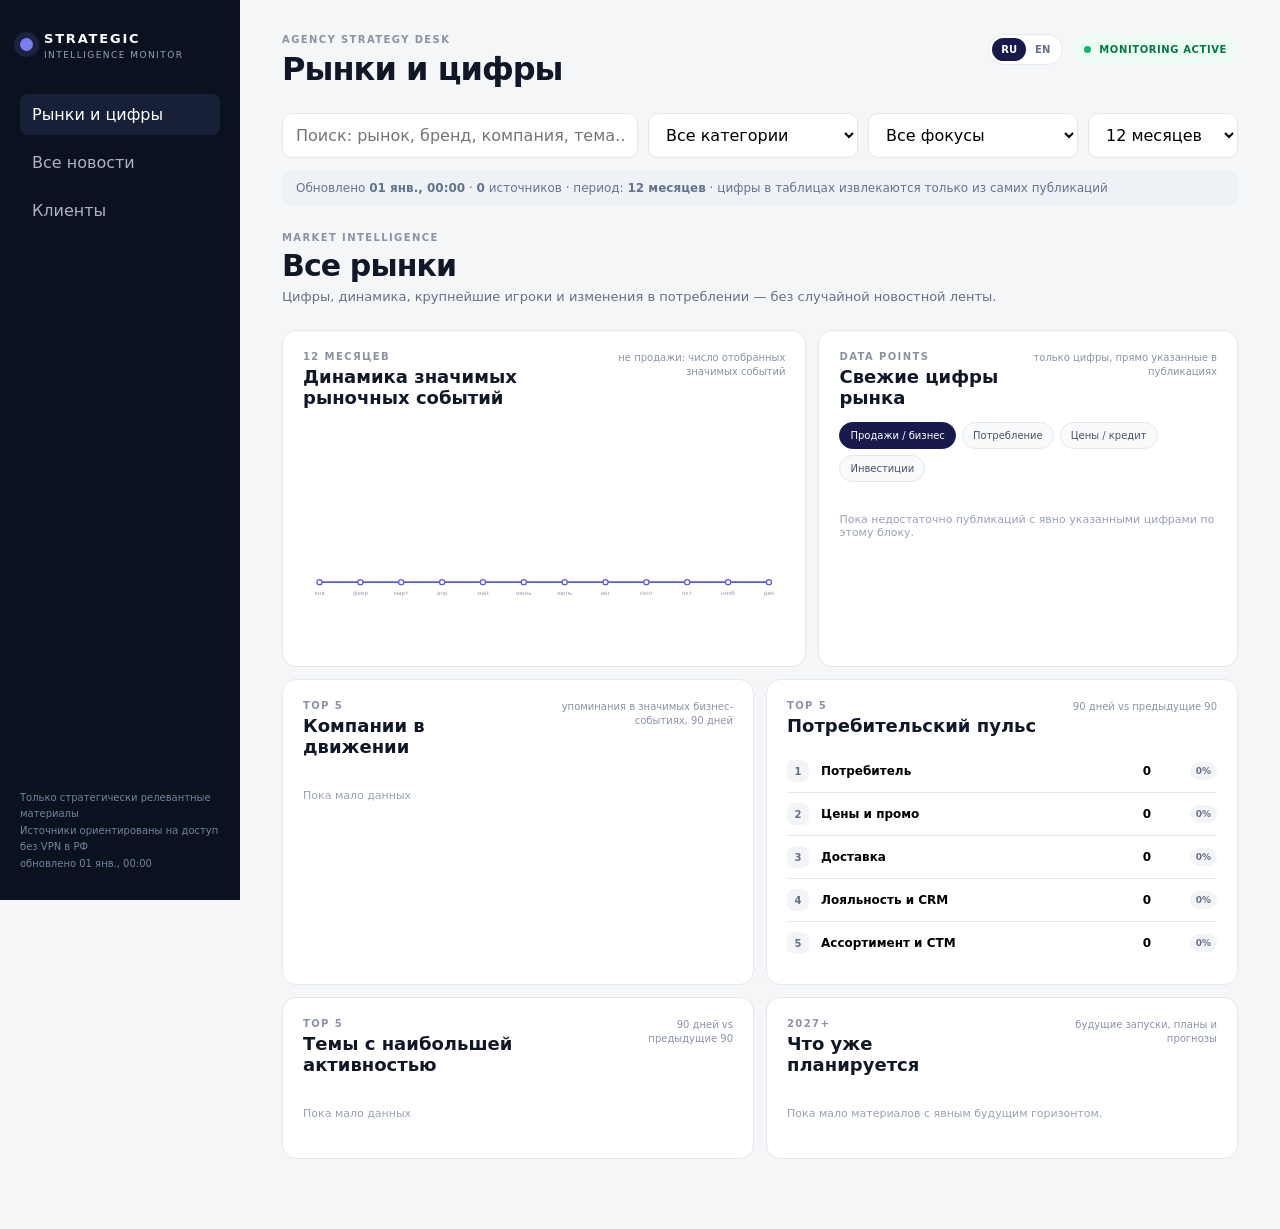
==== commit 9ea25add: "Add RU EN language switcher to intelligence dashboard" ====
--- a/site/index.html
+++ b/site/index.html
@@ -1 +1 @@
-<!doctype html><html lang="ru"><head><meta charset="utf-8"><meta name="viewport" content="width=device-width,initial-scale=1"><title>Strategic Intelligence Monitor</title><link rel="stylesheet" href="styles.css"></head><body><div class="shell"><aside><div class="brand"><span class="pulse"></span><div><strong>STRATEGIC</strong><small>INTELLIGENCE MONITOR</small></div></div><nav id="nav"><button data-view="markets" class="active">Рынки и цифры</button><button data-view="news">Все новости</button><button data-view="clients">Клиенты</button></nav><div class="asideFoot">Только стратегически релевантные материалы<br>Источники ориентированы на доступ без VPN в РФ<br><span id="updatedSide">—</span></div></aside><main><header><div><div class="eyebrow">AGENCY STRATEGY DESK</div><h1 id="pageTitle">Рынки и цифры</h1></div><div class="status"><span class="dot"></span><span>MONITORING ACTIVE</span></div></header><section class="toolbar"><input id="search" placeholder="Поиск: рынок, бренд, компания, тема…"><select id="category"><option value="">Все категории</option></select><select id="focus"><option value="">Все фокусы</option><option>Рынок и продажи</option><option>Потребитель</option><option>Цены и промо</option><option>Доставка</option><option>Форматы и экспансия</option><option>Маркетинг и медиа</option><option>Регулирование</option><option>Финрезультаты</option><option>Исследования и прогнозы</option></select><select id="period"><option value="30">30 дней</option><option value="90">3 месяца</option><option value="180">6 месяцев</option><option value="365" selected>12 месяцев</option><option value="550">Весь архив</option></select></section><section id="context" class="context"></section><section id="content"></section></main></div><script src="app.js"></script></body></html>+<!doctype html><html lang="ru"><head><meta charset="utf-8"><meta name="viewport" content="width=device-width,initial-scale=1"><title>Strategic Intelligence Monitor</title><link rel="stylesheet" href="styles.css"></head><body><div class="shell"><aside><div class="brand"><span class="pulse"></span><div><strong>STRATEGIC</strong><small>INTELLIGENCE MONITOR</small></div></div><nav id="nav"><button data-view="markets" class="active" id="navMarkets">Рынки и цифры</button><button data-view="news" id="navNews">Все новости</button><button data-view="clients" id="navClients">Клиенты</button></nav><div class="asideFoot"><span id="footLine1">Только стратегически релевантные материалы</span><br><span id="footLine2">Источники ориентированы на доступ без VPN в РФ</span><br><span id="updatedSide">—</span></div></aside><main><header><div><div class="eyebrow">AGENCY STRATEGY DESK</div><h1 id="pageTitle">Рынки и цифры</h1></div><div class="headerRight"><div class="langToggle"><button id="langRu" class="active">RU</button><button id="langEn">EN</button></div><div class="status"><span class="dot"></span><span>MONITORING ACTIVE</span></div></div></header><section class="toolbar"><input id="search"><select id="category"></select><select id="focus"></select><select id="period"></select></section><section id="context" class="context"></section><section id="content"></section></main></div><script src="app.js"></script></body></html>
--- a/site/styles.css
+++ b/site/styles.css
@@ -1 +1 @@
-:root{--bg:#f4f6f8;--panel:#fff;--ink:#101828;--muted:#667085;--line:#e4e7ec;--nav:#0a1220;--accent:#5b5ce2;--good:#12b76a;--bad:#d92d20;--soft:#f8fafc}*{box-sizing:border-box}body{margin:0;font-family:Inter,ui-sans-serif,system-ui,-apple-system,BlinkMacSystemFont,"Segoe UI",sans-serif;background:var(--bg);color:var(--ink)}button,input,select{font:inherit}.shell{min-height:100vh;display:grid;grid-template-columns:240px 1fr}aside{background:var(--nav);color:#fff;padding:28px 20px;display:flex;flex-direction:column;position:sticky;top:0;height:100vh}.brand{display:flex;gap:11px;align-items:center;margin-bottom:34px}.brand strong{font-size:13px;letter-spacing:.14em}.brand small{display:block;font-size:9px;letter-spacing:.16em;color:#94a3b8;margin-top:3px}.pulse{width:13px;height:13px;border-radius:50%;background:#7c7df0;box-shadow:0 0 0 6px rgba(124,125,240,.15)}nav{display:grid;gap:7px}nav button{border:0;background:transparent;color:#aab4c5;text-align:left;padding:11px 12px;border-radius:8px;cursor:pointer}nav button:hover,nav button.active{background:#172036;color:#fff}.asideFoot{margin-top:auto;color:#73839d;font-size:10px;line-height:1.65}main{padding:34px 42px 70px;max-width:1580px;width:100%}header{display:flex;justify-content:space-between;align-items:flex-start;margin-bottom:25px}.eyebrow,.kicker{font-size:10px;letter-spacing:.14em;color:#8b93a3;font-weight:800}h1{font-size:32px;margin:5px 0 0;letter-spacing:-.03em}.status{display:flex;align-items:center;gap:8px;background:#edfdf6;color:#067647;padding:8px 11px;border-radius:999px;font-size:10px;font-weight:800;letter-spacing:.06em}.dot{width:7px;height:7px;border-radius:50%;background:var(--good)}.toolbar{display:grid;grid-template-columns:1.25fr 210px 210px 150px;gap:10px;margin-bottom:12px}.toolbar input,.toolbar select{border:1px solid var(--line);background:#fff;border-radius:10px;padding:11px 13px;outline:none}.context{font-size:12px;color:#64748b;margin:0 0 22px;padding:11px 14px;background:#eef2f7;border-radius:9px}.marketHero{display:flex;justify-content:space-between;align-items:end;margin:26px 0 14px}.marketHero h2{font-size:30px;margin:5px 0 6px;letter-spacing:-.03em}.marketHero p{margin:0;color:#667085;font-size:13px}.marketSelector{display:grid;grid-template-columns:repeat(5,minmax(0,1fr));gap:9px;margin-bottom:12px}.marketChip{background:#fff;border:1px solid var(--line);border-radius:12px;padding:13px;text-align:left;cursor:pointer;transition:.15s}.marketChip:hover,.marketChip.active{border-color:#a8a9f4;box-shadow:0 4px 14px rgba(16,24,40,.06);transform:translateY(-1px)}.marketChip span{display:block;font-size:11px;color:#475467;min-height:28px}.marketChip b{font-size:22px;display:inline-block;margin-top:6px}.marketChip small{float:right;margin-top:11px;font-size:10px}.deltaUp{color:#067647}.deltaDown{color:#b42318}.deltaFlat{color:#667085}.dashWide{display:grid;grid-template-columns:1.25fr 1fr;gap:12px}.dashGrid{display:grid;grid-template-columns:repeat(2,minmax(0,1fr));gap:12px;margin-top:12px}.panel{background:#fff;border:1px solid var(--line);border-radius:14px;padding:20px}.panelHead{display:flex;justify-content:space-between;gap:20px;align-items:flex-start;margin-bottom:14px}.panelHead h3{margin:4px 0 0;font-size:18px}.panelHead>span{font-size:10px;color:#8a94a6;text-align:right;max-width:230px;line-height:1.35}.lineChart{width:100%;height:220px;overflow:visible}.lineChart line{stroke:#e4e7ec;stroke-width:1}.lineChart polyline{fill:none;stroke:var(--accent);stroke-width:3}.lineChart circle{fill:#fff;stroke:var(--accent);stroke-width:2}.lineChart text{font-size:9px;fill:#98a2b3}.metricTabs{display:flex;gap:6px;flex-wrap:wrap;margin-bottom:13px}.metricTabs button{border:1px solid var(--line);background:#f8fafc;color:#475467;border-radius:999px;padding:7px 10px;font-size:10px;cursor:pointer}.metricTabs button.active{background:#171a4a;color:#fff;border-color:#171a4a}.metricsTable{display:grid}.metricRow{display:grid;grid-template-columns:115px 90px 1fr;gap:9px;padding:10px 0;border-top:1px solid var(--line);text-decoration:none;color:inherit;align-items:start}.metricRow:first-child{border-top:0}.metricRow:hover .metricContext{color:#4f46e5}.metricType{font-size:10px;color:#667085}.metricRow strong{font-size:16px}.metricContext{font-size:11px;line-height:1.4;color:#344054}.metricSource{grid-column:3;font-size:9px;color:#98a2b3;margin-top:-4px}.rankTable{display:grid}.rankRow{display:grid;grid-template-columns:26px 1fr 42px 58px;gap:8px;align-items:center;border:0;border-top:1px solid var(--line);background:transparent;padding:10px 0;text-align:left;cursor:pointer}.rankRow:first-child{border-top:0}.rankRow:hover .rankName{color:#4f46e5}.rank{display:grid;place-items:center;width:22px;height:22px;border-radius:7px;background:#f2f4f7;color:#667085;font-size:10px;font-weight:800}.rankName{font-size:12px;font-weight:650}.rankCount{text-align:right;font-size:12px;font-weight:800}.deltaBadge{justify-self:end;font-size:9px;font-weight:800;border-radius:999px;padding:4px 6px}.deltaBadge.up{background:#ecfdf3;color:#027a48}.deltaBadge.down{background:#fef3f2;color:#b42318}.deltaBadge.neutral{background:#f2f4f7;color:#667085}.futureTable{display:grid}.futureTable a{display:grid;grid-template-columns:58px 1fr;gap:8px;border-top:1px solid var(--line);padding:10px 0;text-decoration:none;color:inherit}.futureTable a:first-child{border-top:0}.futureTable a b{font-size:11px;color:#b54708}.futureTable a span{font-size:11px;line-height:1.35}.futureTable a small{grid-column:2;color:#98a2b3;font-size:9px}.emptySmall{font-size:11px;color:#98a2b3;padding:18px 0}.sectionHead{display:flex;align-items:end;justify-content:space-between;margin:30px 0 12px}.sectionHead h2{margin:0;font-size:20px}.sectionHead span{font-size:11px;color:#7b8494}.grid{display:grid;grid-template-columns:repeat(2,minmax(0,1fr));gap:12px}.card{background:#fff;border:1px solid var(--line);border-radius:13px;padding:18px;box-shadow:0 1px 1px rgba(17,24,39,.02)}.cardTop{display:flex;gap:14px;justify-content:space-between}.categoryLabel{display:inline-flex;font-size:10px;font-weight:800;letter-spacing:.04em;padding:5px 8px;border-radius:999px;margin-bottom:10px;background:#eef2ff;color:#4f46e5}.priority{min-width:72px;height:32px;border-radius:8px;display:grid;place-items:center;background:#f1f0ff;color:#4f46e5;font-weight:800;font-size:10px}.card h3{margin:0;font-size:17px;line-height:1.32}.meta{color:var(--muted);font-size:10px;margin:8px 0 12px}.summary{font-size:13px;line-height:1.55;color:#344054}.tags{display:flex;flex-wrap:wrap;gap:6px;margin-top:13px}.tag{font-size:10px;background:#f2f4f7;color:#475467;padding:5px 7px;border-radius:999px}.clientTag{background:#ecfdf3;color:#027a48}.futureTag{background:#fff6ed;color:#b54708}.scopeTag{background:#eef4ff;color:#3538cd}.reasonTag{background:#f9f5ff;color:#6941c6}.source{display:inline-block;margin-top:14px;color:#4f46e5;text-decoration:none;font-size:12px;font-weight:700}.clientBlock{margin-bottom:28px}.clientTitle{display:flex;justify-content:space-between;align-items:end;margin:0 0 12px}.clientTitle h2{margin:0;font-size:21px}.clientTitle span{font-size:11px;color:#7b8494}.empty{background:#fff;border:1px dashed #cbd5e1;padding:38px;border-radius:12px;text-align:center;color:#64748b}@media(max-width:1200px){.marketSelector{grid-template-columns:repeat(3,1fr)}.dashWide,.dashGrid{grid-template-columns:1fr}.toolbar{grid-template-columns:1fr 1fr}}@media(max-width:760px){.shell{grid-template-columns:1fr}aside{position:relative;height:auto;padding:18px}nav{grid-template-columns:repeat(3,1fr)}.asideFoot{display:none}main{padding:24px 16px}.toolbar,.marketSelector,.grid{grid-template-columns:1fr}.status{display:none}.metricRow{grid-template-columns:90px 80px 1fr}.lineChart{height:180px}}+:root{--bg:#f4f6f8;--panel:#fff;--ink:#101828;--muted:#667085;--line:#e4e7ec;--nav:#0a1220;--accent:#5b5ce2;--good:#12b76a;--bad:#d92d20;--soft:#f8fafc}*{box-sizing:border-box}body{margin:0;font-family:Inter,ui-sans-serif,system-ui,-apple-system,BlinkMacSystemFont,"Segoe UI",sans-serif;background:var(--bg);color:var(--ink)}button,input,select{font:inherit}.shell{min-height:100vh;display:grid;grid-template-columns:240px 1fr}aside{background:var(--nav);color:#fff;padding:28px 20px;display:flex;flex-direction:column;position:sticky;top:0;height:100vh}.brand{display:flex;gap:11px;align-items:center;margin-bottom:34px}.brand strong{font-size:13px;letter-spacing:.14em}.brand small{display:block;font-size:9px;letter-spacing:.16em;color:#94a3b8;margin-top:3px}.pulse{width:13px;height:13px;border-radius:50%;background:#7c7df0;box-shadow:0 0 0 6px rgba(124,125,240,.15)}nav{display:grid;gap:7px}nav button{border:0;background:transparent;color:#aab4c5;text-align:left;padding:11px 12px;border-radius:8px;cursor:pointer}nav button:hover,nav button.active{background:#172036;color:#fff}.asideFoot{margin-top:auto;color:#73839d;font-size:10px;line-height:1.65}main{padding:34px 42px 70px;max-width:1580px;width:100%}header{display:flex;justify-content:space-between;align-items:flex-start;margin-bottom:25px}.eyebrow,.kicker{font-size:10px;letter-spacing:.14em;color:#8b93a3;font-weight:800}h1{font-size:32px;margin:5px 0 0;letter-spacing:-.03em}.status{display:flex;align-items:center;gap:8px;background:#edfdf6;color:#067647;padding:8px 11px;border-radius:999px;font-size:10px;font-weight:800;letter-spacing:.06em}.dot{width:7px;height:7px;border-radius:50%;background:var(--good)}.toolbar{display:grid;grid-template-columns:1.25fr 210px 210px 150px;gap:10px;margin-bottom:12px}.toolbar input,.toolbar select{border:1px solid var(--line);background:#fff;border-radius:10px;padding:11px 13px;outline:none}.context{font-size:12px;color:#64748b;margin:0 0 22px;padding:11px 14px;background:#eef2f7;border-radius:9px}.marketHero{display:flex;justify-content:space-between;align-items:end;margin:26px 0 14px}.marketHero h2{font-size:30px;margin:5px 0 6px;letter-spacing:-.03em}.marketHero p{margin:0;color:#667085;font-size:13px}.marketSelector{display:grid;grid-template-columns:repeat(5,minmax(0,1fr));gap:9px;margin-bottom:12px}.marketChip{background:#fff;border:1px solid var(--line);border-radius:12px;padding:13px;text-align:left;cursor:pointer;transition:.15s}.marketChip:hover,.marketChip.active{border-color:#a8a9f4;box-shadow:0 4px 14px rgba(16,24,40,.06);transform:translateY(-1px)}.marketChip span{display:block;font-size:11px;color:#475467;min-height:28px}.marketChip b{font-size:22px;display:inline-block;margin-top:6px}.marketChip small{float:right;margin-top:11px;font-size:10px}.deltaUp{color:#067647}.deltaDown{color:#b42318}.deltaFlat{color:#667085}.dashWide{display:grid;grid-template-columns:1.25fr 1fr;gap:12px}.dashGrid{display:grid;grid-template-columns:repeat(2,minmax(0,1fr));gap:12px;margin-top:12px}.panel{background:#fff;border:1px solid var(--line);border-radius:14px;padding:20px}.panelHead{display:flex;justify-content:space-between;gap:20px;align-items:flex-start;margin-bottom:14px}.panelHead h3{margin:4px 0 0;font-size:18px}.panelHead>span{font-size:10px;color:#8a94a6;text-align:right;max-width:230px;line-height:1.35}.lineChart{width:100%;height:220px;overflow:visible}.lineChart line{stroke:#e4e7ec;stroke-width:1}.lineChart polyline{fill:none;stroke:var(--accent);stroke-width:3}.lineChart circle{fill:#fff;stroke:var(--accent);stroke-width:2}.lineChart text{font-size:9px;fill:#98a2b3}.metricTabs{display:flex;gap:6px;flex-wrap:wrap;margin-bottom:13px}.metricTabs button{border:1px solid var(--line);background:#f8fafc;color:#475467;border-radius:999px;padding:7px 10px;font-size:10px;cursor:pointer}.metricTabs button.active{background:#171a4a;color:#fff;border-color:#171a4a}.metricsTable{display:grid}.metricRow{display:grid;grid-template-columns:115px 90px 1fr;gap:9px;padding:10px 0;border-top:1px solid var(--line);text-decoration:none;color:inherit;align-items:start}.metricRow:first-child{border-top:0}.metricRow:hover .metricContext{color:#4f46e5}.metricType{font-size:10px;color:#667085}.metricRow strong{font-size:16px}.metricContext{font-size:11px;line-height:1.4;color:#344054}.metricSource{grid-column:3;font-size:9px;color:#98a2b3;margin-top:-4px}.rankTable{display:grid}.rankRow{display:grid;grid-template-columns:26px 1fr 42px 58px;gap:8px;align-items:center;border:0;border-top:1px solid var(--line);background:transparent;padding:10px 0;text-align:left;cursor:pointer}.rankRow:first-child{border-top:0}.rankRow:hover .rankName{color:#4f46e5}.rank{display:grid;place-items:center;width:22px;height:22px;border-radius:7px;background:#f2f4f7;color:#667085;font-size:10px;font-weight:800}.rankName{font-size:12px;font-weight:650}.rankCount{text-align:right;font-size:12px;font-weight:800}.deltaBadge{justify-self:end;font-size:9px;font-weight:800;border-radius:999px;padding:4px 6px}.deltaBadge.up{background:#ecfdf3;color:#027a48}.deltaBadge.down{background:#fef3f2;color:#b42318}.deltaBadge.neutral{background:#f2f4f7;color:#667085}.futureTable{display:grid}.futureTable a{display:grid;grid-template-columns:58px 1fr;gap:8px;border-top:1px solid var(--line);padding:10px 0;text-decoration:none;color:inherit}.futureTable a:first-child{border-top:0}.futureTable a b{font-size:11px;color:#b54708}.futureTable a span{font-size:11px;line-height:1.35}.futureTable a small{grid-column:2;color:#98a2b3;font-size:9px}.emptySmall{font-size:11px;color:#98a2b3;padding:18px 0}.sectionHead{display:flex;align-items:end;justify-content:space-between;margin:30px 0 12px}.sectionHead h2{margin:0;font-size:20px}.sectionHead span{font-size:11px;color:#7b8494}.grid{display:grid;grid-template-columns:repeat(2,minmax(0,1fr));gap:12px}.card{background:#fff;border:1px solid var(--line);border-radius:13px;padding:18px;box-shadow:0 1px 1px rgba(17,24,39,.02)}.cardTop{display:flex;gap:14px;justify-content:space-between}.categoryLabel{display:inline-flex;font-size:10px;font-weight:800;letter-spacing:.04em;padding:5px 8px;border-radius:999px;margin-bottom:10px;background:#eef2ff;color:#4f46e5}.priority{min-width:72px;height:32px;border-radius:8px;display:grid;place-items:center;background:#f1f0ff;color:#4f46e5;font-weight:800;font-size:10px}.card h3{margin:0;font-size:17px;line-height:1.32}.meta{color:var(--muted);font-size:10px;margin:8px 0 12px}.summary{font-size:13px;line-height:1.55;color:#344054}.tags{display:flex;flex-wrap:wrap;gap:6px;margin-top:13px}.tag{font-size:10px;background:#f2f4f7;color:#475467;padding:5px 7px;border-radius:999px}.clientTag{background:#ecfdf3;color:#027a48}.futureTag{background:#fff6ed;color:#b54708}.scopeTag{background:#eef4ff;color:#3538cd}.reasonTag{background:#f9f5ff;color:#6941c6}.source{display:inline-block;margin-top:14px;color:#4f46e5;text-decoration:none;font-size:12px;font-weight:700}.clientBlock{margin-bottom:28px}.clientTitle{display:flex;justify-content:space-between;align-items:end;margin:0 0 12px}.clientTitle h2{margin:0;font-size:21px}.clientTitle span{font-size:11px;color:#7b8494}.empty{background:#fff;border:1px dashed #cbd5e1;padding:38px;border-radius:12px;text-align:center;color:#64748b}@media(max-width:1200px){.marketSelector{grid-template-columns:repeat(3,1fr)}.dashWide,.dashGrid{grid-template-columns:1fr}.toolbar{grid-template-columns:1fr 1fr}}@media(max-width:760px){.shell{grid-template-columns:1fr}aside{position:relative;height:auto;padding:18px}nav{grid-template-columns:repeat(3,1fr)}.asideFoot{display:none}main{padding:24px 16px}.toolbar,.marketSelector,.grid{grid-template-columns:1fr}.status{display:none}.metricRow{grid-template-columns:90px 80px 1fr}.lineChart{height:180px}}.headerRight{display:flex;align-items:center;gap:10px}.langToggle{display:flex;background:#fff;border:1px solid var(--line);border-radius:999px;padding:3px}.langToggle button{border:0;background:transparent;color:#667085;border-radius:999px;padding:6px 9px;font-size:10px;font-weight:800;cursor:pointer}.langToggle button.active{background:#171a4a;color:#fff}@media(max-width:760px){.headerRight{align-items:flex-start}.langToggle{margin-left:auto}}
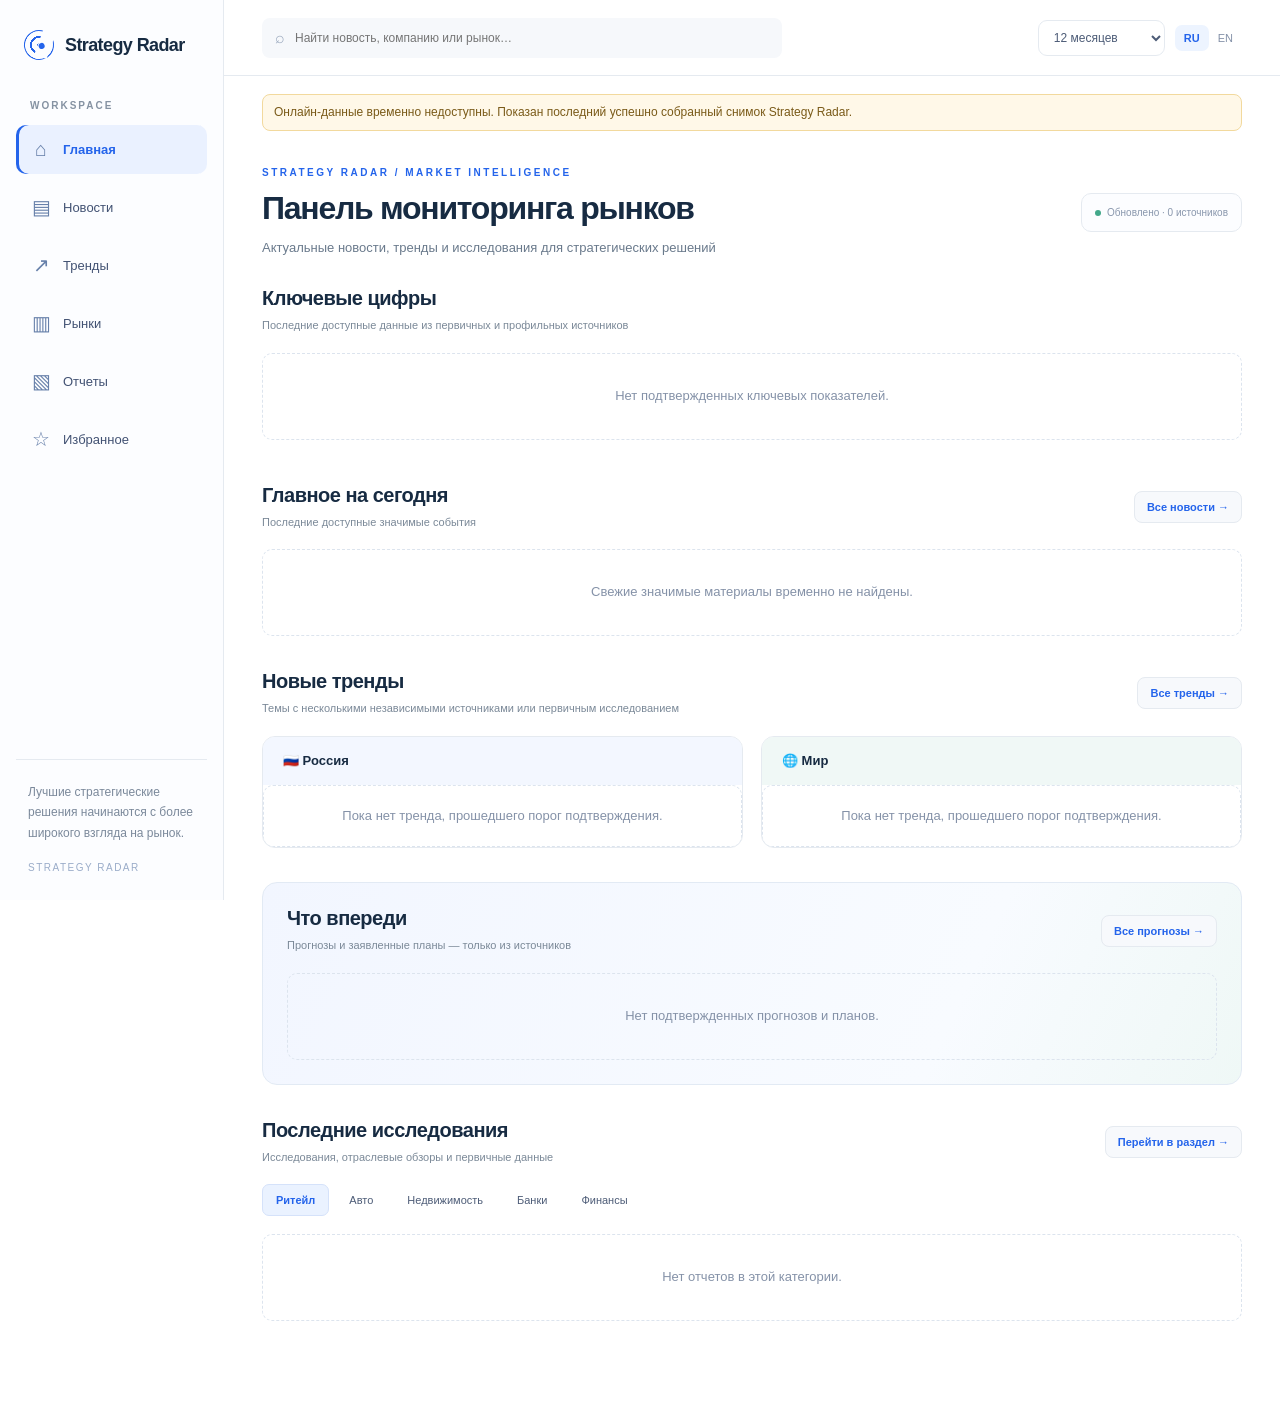
==== commit cf1f1655: "Integrate research sources and refine premium light Strategy Radar" ====
--- a/site/index.html
+++ b/site/index.html
@@ -1 +1,126 @@
-<!doctype html><html lang="ru"><head><meta charset="utf-8"><meta name="viewport" content="width=device-width,initial-scale=1"><title>Strategic Intelligence Monitor</title><link rel="stylesheet" href="styles.css"></head><body><div class="shell"><aside><div class="brand"><span class="pulse"></span><div><strong>STRATEGIC</strong><small>INTELLIGENCE MONITOR</small></div></div><nav id="nav"><button data-view="markets" class="active" id="navMarkets">Рынки и цифры</button><button data-view="news" id="navNews">Все новости</button><button data-view="clients" id="navClients">Клиенты</button></nav><div class="asideFoot"><span id="footLine1">Только стратегически релевантные материалы</span><br><span id="footLine2">Источники ориентированы на доступ без VPN в РФ</span><br><span id="updatedSide">—</span></div></aside><main><header><div><div class="eyebrow">AGENCY STRATEGY DESK</div><h1 id="pageTitle">Рынки и цифры</h1></div><div class="headerRight"><div class="langToggle"><button id="langRu" class="active">RU</button><button id="langEn">EN</button></div><div class="status"><span class="dot"></span><span>MONITORING ACTIVE</span></div></div></header><section class="toolbar"><input id="search"><select id="category"></select><select id="focus"></select><select id="period"></select></section><section id="context" class="context"></section><section id="content"></section></main></div><script src="app.js"></script></body></html>+<!doctype html>
+<html lang="ru">
+<head>
+<meta charset="utf-8">
+<meta name="viewport" content="width=device-width,initial-scale=1">
+<title>Strategy Radar</title>
+<meta name="description" content="Strategy Radar — новости, тренды, ключевые цифры и исследования для работы стратега.">
+<link rel="stylesheet" href="styles.css">
+<link rel="stylesheet" href="premium.css">
+</head>
+<body>
+<a class="skipLink" href="#main">К содержимому</a>
+<div class="app">
+  <aside class="side">
+    <div class="brand"><span class="brandmark"></span><b>Strategy Radar</b></div>
+    <div class="navCaption">WORKSPACE</div><nav id="nav" aria-label="Разделы">
+      <button class="active" data-view="home"><span>⌂</span><em data-t="navHome">Главная</em></button>
+      <button data-view="news"><span>▤</span><em data-t="navNews">Новости</em></button>
+      <button data-view="trends"><span>↗</span><em data-t="navTrends">Тренды</em></button>
+      <button data-view="markets"><span>▥</span><em data-t="navMarkets">Рынки</em></button>
+      <button data-view="reports"><span>▧</span><em data-t="navReports">Отчеты</em></button>
+      <button data-view="favorites"><span>☆</span><em data-t="navFav">Избранное</em></button>
+    </nav>
+    <div class="quote">Лучшие стратегические решения начинаются с более широкого взгляда на рынок.<small>Strategy Radar</small></div>
+  </aside>
+
+  <section class="workspace">
+    <header class="top">
+      <div class="search"><span>⌕</span><input id="search" placeholder="Найти новость, компанию или рынок…" aria-label="Поиск новостей"></div>
+      <div class="topActions">
+        <select id="globalPeriod" class="topSelect" aria-label="Период">
+          <option value="7">7 дней</option><option value="30">30 дней</option>
+          <option value="90">3 месяца</option>
+          <option value="180">6 месяцев</option>
+          <option value="365" selected>12 месяцев</option>
+        </select>
+        <div class="langs"><button id="langRu" class="active">RU</button><button id="langEn">EN</button></div>
+      </div>
+    </header>
+
+    <main id="main">
+      <div id="offlineBanner" class="offlineBanner" hidden></div>
+      <div class="pagehead">
+        <div><span class="eyebrow">Strategy Radar / Market Intelligence</span><h1 id="pageTitle">Панель мониторинга рынков</h1><p id="pageSubtitle">Актуальные новости, тренды и исследования для стратегических решений</p></div>
+        <small id="fresh">Обновление данных…</small>
+      </div>
+
+      <section class="view active" id="view-home">
+        <section class="panel metricsPanel">
+          <div class="panelHead"><div><h2>Ключевые цифры</h2><small>Последние доступные данные из первичных и профильных источников</small></div></div>
+          <div class="metricGrid" id="metricGrid"></div>
+        </section>
+
+        <section class="panel">
+          <div class="panelHead"><div><h2>Главное на сегодня</h2><small id="topWindowLabel">Самые свежие значимые события</small></div><button data-go="news">Все новости →</button></div>
+          <div class="newsGrid" id="topNews"></div>
+        </section>
+
+        <section class="panel">
+          <div class="panelHead"><div><h2>Новые тренды</h2><small>Темы с несколькими независимыми источниками или первичным исследованием</small></div><button data-go="trends">Все тренды →</button></div>
+          <div class="trendCols">
+            <div class="trendBox"><div class="trendHead ru">🇷🇺 Россия</div><div id="ruTrends"></div></div>
+            <div class="trendBox"><div class="trendHead world">🌐 Мир</div><div id="globalTrends"></div></div>
+          </div>
+        </section>
+
+        <section class="panel outlookPanel">
+          <div class="panelHead"><div><h2>Что впереди</h2><small>Прогнозы и заявленные планы — только из источников</small></div><button id="outlookAll">Все прогнозы →</button></div>
+          <div class="outlookGrid" id="outlookGrid"></div>
+        </section>
+
+        <section class="panel">
+          <div class="panelHead"><div><h2>Последние исследования</h2><small>Исследования, отраслевые обзоры и первичные данные</small></div><button data-go="reports">Перейти в раздел →</button></div>
+          <div class="reportTabs" id="previewTabs"></div>
+          <div class="reportRow" id="previewReports"></div>
+        </section>
+      </section>
+
+      <section class="view" id="view-news">
+        <section class="subPanel">
+          <div class="filters six">
+            <select id="newsPeriod" aria-label="Период новостей"><option value="7">7 дней</option><option value="30">30 дней</option><option value="90">3 месяца</option><option value="180">6 месяцев</option><option value="365" selected>12 месяцев</option></select>
+            <select id="newsCategory" aria-label="Рынок"><option value="">Все рынки</option></select>
+            <select id="newsScope" aria-label="География"><option value="">Россия + мир</option><option value="Russia">Россия</option><option value="Global">Зарубежные</option></select>
+            <select id="newsSource" aria-label="Источник"><option value="">Все источники</option></select>
+            <select id="newsType" aria-label="Тип материала"><option value="">Все типы</option><option value="news">Новости</option><option value="research">Исследования</option><option value="outlook">Прогнозы и планы</option><option value="forecast">Прогнозы</option><option value="company_plan">Планы компаний</option></select>
+            <select id="newsSort" aria-label="Сортировка"><option value="relevance">По значимости</option><option value="date">По дате</option></select>
+          </div>
+          <div class="resultMeta" id="newsMeta"></div>
+          <div id="newsList" class="articleList"></div><button id="loadMore" class="loadMore" hidden>Показать еще</button>
+        </section>
+      </section>
+
+      <section class="view" id="view-trends">
+        <section class="panel">
+          <div class="panelHead"><div><h2>Тренды, подтвержденные источниками</h2><small>Основание: минимум два независимых источника либо один сильный исследовательский/официальный источник с данными</small></div></div>
+          <div class="trendCols full">
+            <div class="trendBox"><div class="trendHead ru">🇷🇺 Россия</div><div id="ruTrendsFull"></div></div>
+            <div class="trendBox"><div class="trendHead world">🌐 Мир</div><div id="globalTrendsFull"></div></div>
+          </div>
+        </section>
+      </section>
+
+      <section class="view" id="view-markets">
+        <div class="marketNav" id="marketNav"></div>
+        <div id="marketDetail"></div>
+      </section>
+
+      <section class="view" id="view-reports">
+        <section class="panel reportsPanel">
+          <div class="panelHead"><div><h2>Исследования и отчеты</h2><small id="reportStatus">Проверенные конкретные публикации за 2025–2026 годы</small></div></div>
+          <div class="reportTabs left" id="reportTabs"></div>
+          <div class="reportLibrary" id="reportLibrary"></div>
+        </section>
+      </section>
+
+      <section class="view" id="view-favorites">
+        <section class="subPanel"><div id="favoritesList" class="articleList"></div></section>
+      </section>
+    </main>
+  </section>
+</div>
+<script src="fallback-data.js"></script>
+<script src="app.js"></script>
+</body>
+</html>
--- a/site/styles.css
+++ b/site/styles.css
@@ -1 +1,8 @@
-:root{--bg:#f4f6f8;--panel:#fff;--ink:#101828;--muted:#667085;--line:#e4e7ec;--nav:#0a1220;--accent:#5b5ce2;--good:#12b76a;--bad:#d92d20;--soft:#f8fafc}*{box-sizing:border-box}body{margin:0;font-family:Inter,ui-sans-serif,system-ui,-apple-system,BlinkMacSystemFont,"Segoe UI",sans-serif;background:var(--bg);color:var(--ink)}button,input,select{font:inherit}.shell{min-height:100vh;display:grid;grid-template-columns:240px 1fr}aside{background:var(--nav);color:#fff;padding:28px 20px;display:flex;flex-direction:column;position:sticky;top:0;height:100vh}.brand{display:flex;gap:11px;align-items:center;margin-bottom:34px}.brand strong{font-size:13px;letter-spacing:.14em}.brand small{display:block;font-size:9px;letter-spacing:.16em;color:#94a3b8;margin-top:3px}.pulse{width:13px;height:13px;border-radius:50%;background:#7c7df0;box-shadow:0 0 0 6px rgba(124,125,240,.15)}nav{display:grid;gap:7px}nav button{border:0;background:transparent;color:#aab4c5;text-align:left;padding:11px 12px;border-radius:8px;cursor:pointer}nav button:hover,nav button.active{background:#172036;color:#fff}.asideFoot{margin-top:auto;color:#73839d;font-size:10px;line-height:1.65}main{padding:34px 42px 70px;max-width:1580px;width:100%}header{display:flex;justify-content:space-between;align-items:flex-start;margin-bottom:25px}.eyebrow,.kicker{font-size:10px;letter-spacing:.14em;color:#8b93a3;font-weight:800}h1{font-size:32px;margin:5px 0 0;letter-spacing:-.03em}.status{display:flex;align-items:center;gap:8px;background:#edfdf6;color:#067647;padding:8px 11px;border-radius:999px;font-size:10px;font-weight:800;letter-spacing:.06em}.dot{width:7px;height:7px;border-radius:50%;background:var(--good)}.toolbar{display:grid;grid-template-columns:1.25fr 210px 210px 150px;gap:10px;margin-bottom:12px}.toolbar input,.toolbar select{border:1px solid var(--line);background:#fff;border-radius:10px;padding:11px 13px;outline:none}.context{font-size:12px;color:#64748b;margin:0 0 22px;padding:11px 14px;background:#eef2f7;border-radius:9px}.marketHero{display:flex;justify-content:space-between;align-items:end;margin:26px 0 14px}.marketHero h2{font-size:30px;margin:5px 0 6px;letter-spacing:-.03em}.marketHero p{margin:0;color:#667085;font-size:13px}.marketSelector{display:grid;grid-template-columns:repeat(5,minmax(0,1fr));gap:9px;margin-bottom:12px}.marketChip{background:#fff;border:1px solid var(--line);border-radius:12px;padding:13px;text-align:left;cursor:pointer;transition:.15s}.marketChip:hover,.marketChip.active{border-color:#a8a9f4;box-shadow:0 4px 14px rgba(16,24,40,.06);transform:translateY(-1px)}.marketChip span{display:block;font-size:11px;color:#475467;min-height:28px}.marketChip b{font-size:22px;display:inline-block;margin-top:6px}.marketChip small{float:right;margin-top:11px;font-size:10px}.deltaUp{color:#067647}.deltaDown{color:#b42318}.deltaFlat{color:#667085}.dashWide{display:grid;grid-template-columns:1.25fr 1fr;gap:12px}.dashGrid{display:grid;grid-template-columns:repeat(2,minmax(0,1fr));gap:12px;margin-top:12px}.panel{background:#fff;border:1px solid var(--line);border-radius:14px;padding:20px}.panelHead{display:flex;justify-content:space-between;gap:20px;align-items:flex-start;margin-bottom:14px}.panelHead h3{margin:4px 0 0;font-size:18px}.panelHead>span{font-size:10px;color:#8a94a6;text-align:right;max-width:230px;line-height:1.35}.lineChart{width:100%;height:220px;overflow:visible}.lineChart line{stroke:#e4e7ec;stroke-width:1}.lineChart polyline{fill:none;stroke:var(--accent);stroke-width:3}.lineChart circle{fill:#fff;stroke:var(--accent);stroke-width:2}.lineChart text{font-size:9px;fill:#98a2b3}.metricTabs{display:flex;gap:6px;flex-wrap:wrap;margin-bottom:13px}.metricTabs button{border:1px solid var(--line);background:#f8fafc;color:#475467;border-radius:999px;padding:7px 10px;font-size:10px;cursor:pointer}.metricTabs button.active{background:#171a4a;color:#fff;border-color:#171a4a}.metricsTable{display:grid}.metricRow{display:grid;grid-template-columns:115px 90px 1fr;gap:9px;padding:10px 0;border-top:1px solid var(--line);text-decoration:none;color:inherit;align-items:start}.metricRow:first-child{border-top:0}.metricRow:hover .metricContext{color:#4f46e5}.metricType{font-size:10px;color:#667085}.metricRow strong{font-size:16px}.metricContext{font-size:11px;line-height:1.4;color:#344054}.metricSource{grid-column:3;font-size:9px;color:#98a2b3;margin-top:-4px}.rankTable{display:grid}.rankRow{display:grid;grid-template-columns:26px 1fr 42px 58px;gap:8px;align-items:center;border:0;border-top:1px solid var(--line);background:transparent;padding:10px 0;text-align:left;cursor:pointer}.rankRow:first-child{border-top:0}.rankRow:hover .rankName{color:#4f46e5}.rank{display:grid;place-items:center;width:22px;height:22px;border-radius:7px;background:#f2f4f7;color:#667085;font-size:10px;font-weight:800}.rankName{font-size:12px;font-weight:650}.rankCount{text-align:right;font-size:12px;font-weight:800}.deltaBadge{justify-self:end;font-size:9px;font-weight:800;border-radius:999px;padding:4px 6px}.deltaBadge.up{background:#ecfdf3;color:#027a48}.deltaBadge.down{background:#fef3f2;color:#b42318}.deltaBadge.neutral{background:#f2f4f7;color:#667085}.futureTable{display:grid}.futureTable a{display:grid;grid-template-columns:58px 1fr;gap:8px;border-top:1px solid var(--line);padding:10px 0;text-decoration:none;color:inherit}.futureTable a:first-child{border-top:0}.futureTable a b{font-size:11px;color:#b54708}.futureTable a span{font-size:11px;line-height:1.35}.futureTable a small{grid-column:2;color:#98a2b3;font-size:9px}.emptySmall{font-size:11px;color:#98a2b3;padding:18px 0}.sectionHead{display:flex;align-items:end;justify-content:space-between;margin:30px 0 12px}.sectionHead h2{margin:0;font-size:20px}.sectionHead span{font-size:11px;color:#7b8494}.grid{display:grid;grid-template-columns:repeat(2,minmax(0,1fr));gap:12px}.card{background:#fff;border:1px solid var(--line);border-radius:13px;padding:18px;box-shadow:0 1px 1px rgba(17,24,39,.02)}.cardTop{display:flex;gap:14px;justify-content:space-between}.categoryLabel{display:inline-flex;font-size:10px;font-weight:800;letter-spacing:.04em;padding:5px 8px;border-radius:999px;margin-bottom:10px;background:#eef2ff;color:#4f46e5}.priority{min-width:72px;height:32px;border-radius:8px;display:grid;place-items:center;background:#f1f0ff;color:#4f46e5;font-weight:800;font-size:10px}.card h3{margin:0;font-size:17px;line-height:1.32}.meta{color:var(--muted);font-size:10px;margin:8px 0 12px}.summary{font-size:13px;line-height:1.55;color:#344054}.tags{display:flex;flex-wrap:wrap;gap:6px;margin-top:13px}.tag{font-size:10px;background:#f2f4f7;color:#475467;padding:5px 7px;border-radius:999px}.clientTag{background:#ecfdf3;color:#027a48}.futureTag{background:#fff6ed;color:#b54708}.scopeTag{background:#eef4ff;color:#3538cd}.reasonTag{background:#f9f5ff;color:#6941c6}.source{display:inline-block;margin-top:14px;color:#4f46e5;text-decoration:none;font-size:12px;font-weight:700}.clientBlock{margin-bottom:28px}.clientTitle{display:flex;justify-content:space-between;align-items:end;margin:0 0 12px}.clientTitle h2{margin:0;font-size:21px}.clientTitle span{font-size:11px;color:#7b8494}.empty{background:#fff;border:1px dashed #cbd5e1;padding:38px;border-radius:12px;text-align:center;color:#64748b}@media(max-width:1200px){.marketSelector{grid-template-columns:repeat(3,1fr)}.dashWide,.dashGrid{grid-template-columns:1fr}.toolbar{grid-template-columns:1fr 1fr}}@media(max-width:760px){.shell{grid-template-columns:1fr}aside{position:relative;height:auto;padding:18px}nav{grid-template-columns:repeat(3,1fr)}.asideFoot{display:none}main{padding:24px 16px}.toolbar,.marketSelector,.grid{grid-template-columns:1fr}.status{display:none}.metricRow{grid-template-columns:90px 80px 1fr}.lineChart{height:180px}}.headerRight{display:flex;align-items:center;gap:10px}.langToggle{display:flex;background:#fff;border:1px solid var(--line);border-radius:999px;padding:3px}.langToggle button{border:0;background:transparent;color:#667085;border-radius:999px;padding:6px 9px;font-size:10px;font-weight:800;cursor:pointer}.langToggle button.active{background:#171a4a;color:#fff}@media(max-width:760px){.headerRight{align-items:flex-start}.langToggle{margin-left:auto}}+:root{--bg:#f7f9fc;--card:#fff;--line:#e6ebf2;--ink:#0d1738;--muted:#71809d;--blue:#1d6fff;--blueSoft:#eaf2ff;--green:#08a66a;--red:#e5484d;--shadow:0 1px 2px rgba(13,23,56,.03),0 8px 24px rgba(36,64,120,.035)}
+*{box-sizing:border-box}html,body{margin:0;background:var(--bg);color:var(--ink);font-family:Inter,ui-sans-serif,-apple-system,BlinkMacSystemFont,"Segoe UI",Arial,sans-serif}button,input,select{font:inherit}button{cursor:pointer}.app{min-height:100vh;display:grid;grid-template-columns:210px 1fr}.side{background:#fff;border-right:1px solid var(--line);padding:18px 12px 22px;display:flex;flex-direction:column;position:sticky;top:0;height:100vh}.brand{display:flex;gap:10px;align-items:center;padding:2px 10px 22px;font-size:18px}.brandmark{width:29px;height:29px;border-radius:50%;background:conic-gradient(#2b79ff 0 24%,#cfe1ff 24% 49%,#2b79ff 49% 74%,#cfe1ff 74%);position:relative}.brandmark:after{content:"";position:absolute;left:-2px;right:-2px;top:13px;height:2px;background:#fff}.brandmark:before{content:"";position:absolute;top:-2px;bottom:-2px;left:13px;width:2px;background:#fff}nav{display:grid;gap:4px}nav button{border:0;background:transparent;text-align:left;padding:11px 12px;border-radius:9px;color:#425273;display:flex;gap:12px;align-items:center}nav button span{width:20px;text-align:center;color:#6780aa}nav button:hover{background:#f5f8fe}nav button.active{background:var(--blueSoft);color:var(--blue);font-weight:700}.quote{margin-top:auto;padding:16px 10px 0;color:#8da0c0;font-style:italic;font-size:14px;line-height:1.28}.quote small{display:block;font-style:normal;margin-top:16px;color:#9aacC9;font-size:11px}.workspace{min-width:0}.top{height:58px;background:rgba(255,255,255,.97);border-bottom:1px solid var(--line);display:flex;align-items:center;padding:0 24px;gap:20px;position:sticky;top:0;z-index:10}.search{height:38px;max-width:560px;flex:1;background:#f4f7fb;border:1px solid #edf1f6;border-radius:8px;display:flex;align-items:center;gap:8px;padding:0 12px;color:#9aa8bd}.search input{border:0;outline:0;background:transparent;width:100%;color:#34425e}.topActions{margin-left:auto;display:flex;align-items:center;gap:10px}.date{height:36px;border:1px solid var(--line);background:#fff;border-radius:8px;padding:0 12px;color:#34425e;display:flex;align-items:center;gap:8px}.langs{display:flex}.langs button{border:0;background:transparent;color:#8491a8;padding:7px 9px;border-radius:7px}.langs .active{background:#edf4ff;color:var(--blue);font-weight:700}.bell{border:0;background:transparent;position:relative;padding:8px;color:#5b6984}.bell i{position:absolute;width:6px;height:6px;border-radius:50%;background:#ff3b4d;right:6px;top:4px}.avatar{width:34px;height:34px;border-radius:50%;background:#eaf2ff;color:var(--blue);display:grid;place-items:center;font-size:12px;font-weight:800}.profile{font-size:12px}.profile b,.profile small{display:block}.profile small{color:#8b98ad;margin-top:2px}main{padding:0 22px 28px;max-width:1700px;margin:0 auto}.pagehead{display:flex;align-items:end;justify-content:space-between;gap:20px;padding:12px 0 9px}.pagehead h1{margin:0;font-size:31px;letter-spacing:-.035em}.pagehead p{margin:3px 0 0;color:var(--muted);font-size:14px}.pagehead small{color:#8997ad;font-size:11px}.panel,.subPanel{background:#fff;border:1px solid var(--line);border-radius:10px;box-shadow:var(--shadow);margin-bottom:10px}.panelHead{display:flex;justify-content:space-between;align-items:center;padding:10px 12px 7px}.panelHead h2{font-size:18px;margin:0}.panelHead button{border:0;background:transparent;color:var(--blue);font-size:12px;font-weight:650}.metricsPanel{padding-bottom:10px}.metricGrid{display:grid;grid-template-columns:repeat(5,minmax(0,1fr));gap:10px;padding:0 10px}.metric{border:1px solid var(--line);border-radius:8px;padding:10px;min-height:82px;display:grid;grid-template-columns:38px 1fr 72px;gap:10px;align-items:center}.metricIcon{width:38px;height:38px;border-radius:9px;background:#eff5ff;color:var(--blue);display:grid;place-items:center;font-size:18px}.metricLabel{font-size:10px;color:#55637e}.metricValue{font-size:19px;font-weight:800;margin-top:2px}.metricNote{font-size:9px;color:#78869e;margin-top:5px}.spark{height:32px;display:flex;align-items:flex-end;gap:3px}.spark i{display:block;width:7px;border-radius:3px 3px 0 0;background:#8fc0ff}.spark.red i{background:#ff8790}.newsGrid{display:grid;grid-template-columns:repeat(6,minmax(0,1fr));gap:8px;padding:0 10px 10px}.newsCard{border:1px solid var(--line);border-radius:8px;padding:8px;display:flex;flex-direction:column;min-width:0;position:relative}.sourceLine{height:24px;display:flex;align-items:center;justify-content:space-between;gap:8px}.source{font-size:12px;font-weight:800}.source.rbc{color:#0b443b}.source.adindex,.source.sostav{color:#ef3138}.source.romir{color:#ef7d15}.source.retail{color:#2351bd}.source.rosstat{color:#384f70}.time{font-size:10px;color:#8e9bb0}.thumb{height:112px;border-radius:6px;margin:4px 0 8px;overflow:hidden;background:linear-gradient(145deg,#e2edf9,#c7d9ef);position:relative}.thumb:before{content:"";position:absolute;inset:0;background:radial-gradient(circle at 22% 22%,rgba(255,255,255,.7),transparent 35%),linear-gradient(135deg,rgba(29,111,255,.20),rgba(30,50,90,.03))}.thumb img{width:100%;height:100%;object-fit:cover;display:block;position:relative;z-index:1}.newsCard h3{font-size:13px;line-height:1.25;margin:0 0 8px;min-height:49px}.meaningLabel{font-size:10px;color:#7b89a2;font-weight:700}.meaning{font-size:10.5px;line-height:1.3;color:#66758f;margin-top:3px}.openCard{position:absolute;inset:0;text-indent:-9999px}.star{position:absolute;right:7px;bottom:6px;z-index:3;border:0;background:#fff;color:#a2adc0;font-size:17px}.star.on{color:#f5b523}.trendCols{display:grid;grid-template-columns:1fr 1fr;gap:12px;padding:0 10px 10px}.trendBox{border:1px solid var(--line);border-radius:8px;overflow:hidden}.trendHead{height:34px;display:flex;align-items:center;padding:0 12px;font-weight:800;font-size:14px}.trendHead.ru{background:#edf4ff}.trendHead.world{background:#eefbf7}.trendRow{display:grid;grid-template-columns:30px minmax(140px,.8fr) 1.2fr 16px;gap:10px;align-items:center;padding:9px 11px;border-top:1px solid #edf0f5}.trendRow:first-child{border-top:0}.trendIco{width:28px;height:28px;border-radius:8px;background:#eff5ff;color:var(--blue);display:grid;place-items:center}.trendName{font-size:11px;font-weight:800}.evidence{font-size:9px;color:#687790;margin-top:2px}.trendDesc{font-size:10px;color:#75839b;line-height:1.25}.chev{color:#5579b7}.reportTabs{display:flex;gap:6px;justify-content:center;margin:-3px 0 7px}.reportTabs.left{justify-content:flex-start;padding:0 2px 10px}.reportTabs button{border:0;background:transparent;padding:7px 18px;border-radius:7px;color:#4d5c77;font-size:11px}.reportTabs button.active{background:#eaf2ff;color:var(--blue);font-weight:700}.reportRow{display:grid;grid-template-columns:repeat(5,minmax(0,1fr));gap:9px;padding:0 10px 10px}.reportCard{border:1px solid var(--line);border-radius:8px;padding:8px 10px;display:grid;grid-template-columns:28px 1fr 18px;gap:8px;align-items:center;text-decoration:none}.pdf{width:26px;height:32px;border:1.5px solid #ff5965;border-radius:4px;color:#ff5965;font-size:9px;font-weight:800;display:grid;place-items:center}.reportCard strong{display:block;font-size:10.5px;line-height:1.2}.reportCard small{display:block;font-size:9px;color:#8491a6;margin-top:3px}.downIcon{color:#5877a8}.view{display:none}.view.active{display:block}.subPanel{padding:12px}.filters{display:flex;gap:8px;margin-bottom:10px}.filters select{border:1px solid var(--line);background:#fff;border-radius:8px;padding:8px 10px;color:#53617c}.articleList{display:grid;gap:8px}.article{display:grid;grid-template-columns:90px 1fr auto;gap:12px;border:1px solid var(--line);border-radius:8px;padding:11px;text-decoration:none}.articleCat{font-size:10px;color:var(--blue);font-weight:700}.article h3{font-size:14px;margin:2px 0 5px}.article p{font-size:11px;color:#6f7d95;margin:0;line-height:1.35}.articleMeta{text-align:right;font-size:10px;color:#8b98ac}.marketGrid{display:grid;grid-template-columns:repeat(3,minmax(0,1fr));gap:10px}.marketCard{background:#fff;border:1px solid var(--line);border-radius:10px;padding:16px}.marketCard h3{font-size:15px;margin:0 0 5px}.marketCard p{font-size:11px;color:#75829a;margin:0}.marketCard .count{font-size:28px;font-weight:800;margin:16px 0 6px}.reportsPanel{padding:12px}.reportsPanel .panelHead{padding:0 0 8px}.reportLibrary{display:grid;grid-template-columns:repeat(3,minmax(0,1fr));gap:10px}.reportBig{border:1px solid var(--line);border-radius:10px;padding:14px;text-decoration:none;display:flex;gap:12px}.reportBig .pdf{width:34px;height:42px;flex:0 0 auto}.reportBig h3{font-size:13px;margin:0 0 7px}.reportBig p{font-size:10px;color:#7a88a0;margin:0 0 8px;line-height:1.35}.reportBig small{font-size:9px;color:#8794a9}.empty{padding:35px;text-align:center;color:#8592a8}
+@media(max-width:1320px){.metricGrid{grid-template-columns:repeat(3,1fr)}.newsGrid{grid-template-columns:repeat(3,1fr)}.reportRow{grid-template-columns:repeat(3,1fr)}}@media(max-width:900px){.app{grid-template-columns:1fr}.side{position:static;height:auto;border-right:0;border-bottom:1px solid var(--line);padding:10px}.brand{padding-bottom:10px}nav{grid-template-columns:repeat(6,1fr);overflow:auto}nav button{font-size:0;justify-content:center}.quote{display:none}.top{padding:0 10px}.date span,.profile{display:none}main{padding:0 10px 20px}.pagehead h1{font-size:24px}.metricGrid,.newsGrid,.reportRow,.reportLibrary,.marketGrid{grid-template-columns:1fr 1fr}.trendCols{grid-template-columns:1fr}.trendRow{grid-template-columns:30px 1fr 16px}.trendDesc{grid-column:2}}@media(max-width:560px){.metricGrid,.newsGrid,.reportRow,.reportLibrary,.marketGrid{grid-template-columns:1fr}.pagehead{align-items:flex-start;flex-direction:column}.article{grid-template-columns:1fr}.articleMeta{text-align:left}}
+/* Strategy Radar 2026 production refinements */
+nav button em{font-style:normal}.top{justify-content:space-between}.topActions{margin-left:auto}.topSelect{height:36px;border:1px solid var(--line);background:#fff;border-radius:8px;padding:0 30px 0 11px;color:#4d5c77;outline:none}.offlineBanner{margin:10px 0 -2px;background:#fff8e8;border:1px solid #f2d99d;color:#7a5a18;border-radius:8px;padding:8px 11px;font-size:11px}.panelHead>div small{display:block;color:#8a98ae;font-size:10px;margin-top:3px;font-weight:400}.metricGrid{grid-template-columns:repeat(auto-fit,minmax(210px,1fr))}.metric{color:inherit;text-decoration:none;grid-template-columns:38px minmax(0,1fr) auto;transition:.15s}.metric:hover{border-color:#cbd9ef;box-shadow:0 6px 18px rgba(36,64,120,.07);transform:translateY(-1px)}.miniSpark{width:67px;height:34px;display:flex;gap:3px;align-items:flex-end}.miniSpark i{width:6px;border-radius:3px 3px 0 0;background:#7fb4ff}.thumbLetter{height:100%;display:grid;place-items:center;color:#fff;font-weight:800;font-size:26px;letter-spacing:-.04em;background:linear-gradient(135deg,#7faeff,#487ce2)}.cardTags{display:flex;gap:4px;flex-wrap:wrap;margin:-1px 0 7px}.cardTags span,.articleTags span{font-size:8.5px;padding:3px 5px;border-radius:999px;background:#f0f5ff;color:#3d65a8}.trendRow{display:grid;grid-template-columns:30px 1fr;gap:10px;align-items:start;padding:11px;border-top:1px solid #edf0f5}.trendCore{min-width:0}.trendName{font-size:11.5px}.trendDesc{font-size:10px;color:#697891;line-height:1.35;margin-top:2px}.trendWhy{font-size:9.5px;color:#44536e;line-height:1.35;margin-top:5px}.evidence{font-size:9px;color:#8190a8;margin-top:5px}.evidence a{color:#2a69cf;text-decoration:none}.evidence a:hover{text-decoration:underline}.trendCols.full .trendRow{padding:14px}.trendCols.full .trendName{font-size:13px}.trendCols.full .trendDesc,.trendCols.full .trendWhy{font-size:11px}.outlookGrid{display:grid;grid-template-columns:repeat(5,minmax(0,1fr));gap:9px;padding:0 10px 10px}.outlookCard{border:1px solid var(--line);border-radius:8px;padding:11px;text-decoration:none;color:inherit;min-height:138px;transition:.15s}.outlookCard:hover{border-color:#cad9f1;transform:translateY(-1px)}.outlookTop{display:flex;justify-content:space-between;gap:8px;font-size:9px;color:#8190a6}.outlookType{color:#7b58c6;background:#f5f0ff;padding:3px 5px;border-radius:999px}.outlookCard h3{font-size:12px;line-height:1.3;margin:9px 0 6px}.outlookCard p{font-size:9.8px;line-height:1.35;color:#6d7b93;margin:0 0 7px}.outlookCard small{font-size:8.8px;color:#8a97ab}.filters.six{display:grid;grid-template-columns:repeat(6,minmax(120px,1fr));gap:7px}.resultMeta{font-size:10px;color:#8491a6;margin:2px 1px 9px}.article{color:inherit}.article h3 a{color:var(--ink);text-decoration:none}.article h3 a:hover{color:var(--blue)}.articleTags{display:flex;gap:4px;flex-wrap:wrap}.articleMeta{position:relative;min-width:108px}.miniStar{display:block;margin:8px 0 0 auto;border:0;background:transparent;color:#a0acc0;font-size:17px}.miniStar.on{color:#efb022}.reportCard,.reportBig{color:inherit}.reportBadge{display:inline-block;margin-top:5px;font-size:8.5px;color:#2765c7;background:#eef5ff;border-radius:999px;padding:3px 6px}.pdf.paid{border-color:#8855cc;color:#8855cc}.reportMeta{font-size:9px;color:#8190a6;margin-bottom:4px}.reportBig{min-height:132px}.reportBig:hover,.reportCard:hover{border-color:#c9d8f0}.marketNav{display:flex;flex-wrap:wrap;gap:7px;margin-bottom:10px}.marketNav button{border:1px solid var(--line);background:#fff;border-radius:9px;padding:9px 12px;color:#53617a;display:flex;gap:7px;align-items:center}.marketNav button:hover,.marketNav button.active{border-color:#b8cff4;background:#edf4ff;color:var(--blue);font-weight:700}.marketHero{padding:16px}.marketHero>div{display:flex;align-items:center;gap:12px}.marketHero h2{margin:0;font-size:22px}.marketHero p{margin:2px 0 0;color:#8090aa;font-size:10px}.marketIcon{width:42px;height:42px;border-radius:10px;background:#edf4ff;color:var(--blue);display:grid;place-items:center;font-size:20px}.marketColumns{display:grid;grid-template-columns:1.35fr .65fr;gap:10px}.marketColumns.lower{grid-template-columns:1fr 1fr}.marketSection{padding-bottom:10px}.marketSection .article{border-left:0;border-right:0;border-bottom:0;border-radius:0}.marketSection .article:first-of-type{border-top:0}.marketMetrics{display:grid;gap:7px;padding:0 10px}.marketMetrics a{border:1px solid var(--line);border-radius:8px;padding:10px;text-decoration:none;color:inherit}.marketMetrics b{font-size:18px;display:block}.marketMetrics span{font-size:10px;display:block;margin-top:2px}.marketMetrics small{font-size:8.5px;color:#8390a5}.panelHead.mini{padding-top:16px}.marketOutlook{display:grid;gap:6px;padding:0 10px}.marketOutlook a{border-top:1px solid var(--line);padding:8px 0;text-decoration:none;color:inherit}.marketOutlook b{font-size:10px;display:block;line-height:1.35}.marketOutlook small{font-size:8.5px;color:#8190a6}.marketReports{display:grid;gap:7px;padding:0 10px}.marketReports .reportBig{min-height:auto}.empty.small{padding:20px}.reportLibrary{grid-template-columns:repeat(auto-fit,minmax(280px,1fr))}
+@media(max-width:1320px){.outlookGrid{grid-template-columns:repeat(3,1fr)}.filters.six{grid-template-columns:repeat(3,1fr)}}
+@media(max-width:900px){.topActions{gap:5px}.topSelect{max-width:150px}.outlookGrid{grid-template-columns:1fr 1fr}.marketColumns,.marketColumns.lower{grid-template-columns:1fr}.filters.six{grid-template-columns:1fr 1fr}}
+@media(max-width:560px){.outlookGrid,.filters.six{grid-template-columns:1fr}.topSelect{max-width:112px}.langs button{padding:7px 6px}}
--- a/site/premium.css
+++ b/site/premium.css
@@ -0,0 +1,18 @@
+/* Strategy Radar / Light intelligence workspace */
+[hidden]{display:none!important}
+:root{--bg:#fff;--ink:#172b42;--muted:#6a7a8c;--blue:#2464eb;--blueSoft:#edf3ff;--line:#e5eaf0;--shadow:0 4px 22px #213c5c05}
+body{font-family:Inter,"Segoe UI",Arial,sans-serif;-webkit-font-smoothing:antialiased}a{color:inherit}button,a,input,select{-webkit-tap-highlight-color:transparent}button:focus-visible,a:focus-visible,input:focus-visible,select:focus-visible{outline:3px solid #7cacf3;outline-offset:3px}
+.app{grid-template-columns:224px minmax(0,1fr)}.side{padding:30px 16px 24px;background:#fcfdff}.brand{font-size:18px;letter-spacing:-.6px;padding:0 8px 40px;gap:11px}.brandmark{width:30px;height:30px;flex-shrink:0;background:repeating-radial-gradient(circle at center,#2464eb 0 2px,transparent 2px 7px);border:1px solid #2464eb;transform:rotate(-25deg)}.brandmark:before{background:#fcfdff;transform:rotate(45deg);width:13px;left:15px}.brandmark:after{background:#2464eb;width:6px;height:6px;border-radius:50%;left:13px;top:13px}.navCaption{font-size:10px;letter-spacing:2px;color:#8592a2;padding:0 14px 14px;font-weight:650}nav{gap:8px}nav button{padding:13px 15px;border-radius:10px;font-size:13px}nav button span{font-size:20px}nav button.active{box-shadow:inset 3px 0 #2464eb;background:#eaf1ff}.quote{font-style:normal;font-size:12px;line-height:1.7;padding:22px 12px 0;border-top:1px solid var(--line);color:#7b899b}.quote small{font-size:10px;letter-spacing:1.5px;text-transform:uppercase}.top{height:76px;padding:0 38px;backdrop-filter:blur(16px);background:#ffffffec}.search{height:40px;background:#f6f8fb;border-color:transparent;max-width:520px}.search input{font-size:12px}.topSelect{font-size:12px;border-radius:9px}.langs button{font-size:11px}
+main{max-width:1600px;padding:0 38px 48px}.pagehead{padding:36px 0 30px;align-items:center;position:relative}.pagehead h1{font-size:32px;font-weight:650;letter-spacing:-1.25px;line-height:1.15}.pagehead p{font-size:13px;margin-top:11px;line-height:1.5}.eyebrow{display:block;color:#2464eb;text-transform:uppercase;font-size:10px;letter-spacing:2.5px;font-weight:700;margin-bottom:12px}#fresh{max-width:190px;line-height:1.7;border:1px solid var(--line);padding:10px 13px;border-radius:10px;background:#fcfdff;font-size:10px}#fresh:before{content:"";display:inline-block;width:6px;height:6px;background:#43a88a;border-radius:50%;margin-right:6px}.panel,.subPanel{border:0;box-shadow:none;border-radius:0;margin-bottom:34px}.panelHead{padding:0 0 19px;gap:18px;align-items:center}.panelHead h2{font-size:20px;letter-spacing:-.5px;font-weight:650}.panelHead>div small{font-size:11px;margin-top:7px;color:#7b8998;line-height:1.5}.panelHead button{font-size:11px;white-space:nowrap;background:#f7f9fc;padding:9px 12px;border:1px solid var(--line);border-radius:8px;transition:.2s}.panelHead button:hover{background:var(--blueSoft);border-color:#c5d6f9}
+.metricGrid{padding:0;grid-template-columns:repeat(3,minmax(0,1fr));gap:12px}.metric{min-height:125px;border-radius:12px;padding:18px;grid-template-columns:32px minmax(0,1fr) auto;gap:12px;background:linear-gradient(150deg,#fff,#fafcff);box-shadow:var(--shadow)}.metricIcon{width:32px;height:32px;font-size:16px;border-radius:9px;align-self:start}.metricLabel{font-size:11px;line-height:1.4;color:#667587}.metricValue{font-size:28px;font-weight:600;letter-spacing:-1.1px;margin-top:8px;white-space:nowrap}.metricNote{font-size:10px;line-height:1.6;margin-top:7px}.miniSpark{height:36px;width:52px;gap:2px;align-self:center}.miniSpark i{width:5px;background:#9cbbec}.metric.stale .metricNote:after{content:" · сохранено";color:#946b37}
+.newsGrid{padding:0;gap:16px;grid-template-columns:repeat(3,minmax(0,1fr))}.newsCard{padding:19px 20px 24px;border-radius:13px;min-height:295px;box-shadow:var(--shadow);transition:transform .2s,box-shadow .2s,border-color .2s;overflow:hidden}.newsCard:hover{transform:translateY(-3px);box-shadow:0 12px 26px #2642640c;border-color:#bfd1eb}.newsCard:first-child{background:linear-gradient(135deg,#f0f5ff,#fbfdff);border-color:#d2dff6}.sourceLine{height:auto;min-height:19px;align-items:flex-start}.source{font-size:11px;font-weight:650;line-height:1.5;max-width:65%}.time{font-size:9px;line-height:1.6;white-space:nowrap}.thumb{height:42px;margin:14px 0;background:transparent;border-radius:0;display:flex;align-items:center}.thumb:before{display:none}.thumb img{display:none}.thumbLetter{background:transparent;color:#5c7caa;font-size:9px;letter-spacing:1.5px;font-weight:600;display:flex;align-items:center;width:100%;gap:10px;text-transform:uppercase}.thumbLetter:before{content:"";width:24px;height:24px;flex-shrink:0;border-radius:7px;border:1px solid #bad0ee;background:linear-gradient(135deg,#dce9fb80,#fff);box-shadow:inset 5px -5px #e1ebf880}.cardTags{gap:6px;margin:0 0 12px}.cardTags span,.articleTags span{font-size:9px;padding:4px 7px;background:#f2f5f9;color:#617287;border-radius:5px}.newsCard:first-child .cardTags span{background:#e3edff;color:#416aa5}.newsCard h3{font-size:17px;font-weight:600;letter-spacing:-.35px;line-height:1.45;margin:0 0 17px;min-height:0}.meaningLabel{font-size:9px;font-weight:600;text-transform:uppercase;letter-spacing:.8px;margin-top:auto}.meaning{font-size:11px;line-height:1.65;margin-top:6px;color:#718093;padding-right:8px}.star{right:14px;bottom:12px;font-size:20px;background:transparent}.star:focus-visible{outline-offset:0}
+.trendCols{padding:0;gap:18px}.trendBox{border-radius:13px;border:1px solid var(--line)}.trendHead{height:48px;padding:0 20px;font-size:13px;font-weight:650}.trendHead.ru{background:#f3f7ff}.trendHead.world{background:#f0f8f6}.trendRow{padding:18px 20px;gap:14px;grid-template-columns:30px 1fr}.trendIco{font-size:15px;background:#f2f6fc;border-radius:8px}.trendName{font-size:14px;font-weight:600;letter-spacing:-.2px;line-height:1.5}.trendDesc{font-size:11px;line-height:1.6;margin-top:6px;color:#758395}.trendWhy{font-size:11px;line-height:1.6;margin-top:8px}.evidence{font-size:10px;line-height:1.8;margin-top:9px}.evidence a{text-decoration:none;color:#3564a8;border-bottom:1px solid #dae4f3}.trendCount{font-size:9px;color:#698296;display:block;margin-top:7px}
+.outlookPanel{background:linear-gradient(115deg,#f2f6ff,#f8fbff 70%,#eff8f6);border:1px solid #e2eaf4;border-radius:15px;padding:24px}.outlookGrid{padding:0;grid-template-columns:repeat(3,minmax(0,1fr));gap:12px}.outlookCard{padding:18px;background:#ffffffca;border-color:#e0e8f4;border-radius:10px}.outlookCard h3{font-size:14px;font-weight:600;line-height:1.5;margin:12px 0}.outlookCard p{font-size:11px;line-height:1.6}.outlookTop,.outlookCard small{font-size:9px}.outlookGrid .outlookCard:nth-child(n+4){display:none}
+.reportTabs{margin:0 0 18px;justify-content:flex-start;gap:6px;flex-wrap:wrap}.reportTabs button{padding:9px 13px;font-size:11px;border:1px solid transparent}.reportTabs button.active{border-color:#d5e2fa}.reportRow{padding:0;grid-template-columns:repeat(3,minmax(0,1fr));gap:12px}.reportCard{padding:17px 15px;border-radius:10px;grid-template-columns:30px 1fr;gap:13px;align-items:start}.reportCard strong{font-size:12px;font-weight:600;line-height:1.6}.reportCard small{font-size:9px;line-height:1.5}.reportBadge{font-size:9px;line-height:1.5;margin-top:9px;display:inline-block;color:#667d9a}.pdf{font-size:8px;border:1px solid #d2ddeb;color:#557498;border-radius:4px;background:#f5f8fc}.reportBig{padding:23px;border-radius:12px}.reportBig h3{font-size:15px;line-height:1.5;font-weight:600}.reportBig p{font-size:12px;line-height:1.6}.reportMeta{font-size:10px;line-height:1.6;margin-bottom:9px}.reportLibrary{grid-template-columns:repeat(3,minmax(0,1fr));gap:16px}.reportsPanel{padding:0}.reportsPanel .panelHead{padding:0 0 19px}
+.subPanel{padding:0}.filters.six{display:grid;grid-template-columns:repeat(3,minmax(0,1fr));gap:10px;padding:18px;background:#f8fafc;border:1px solid var(--line);border-radius:12px}.filters select{width:100%;min-width:0;padding:11px;font-size:12px}.resultMeta{font-size:11px;margin:18px 0}.articleList{gap:12px}.article{padding:22px;border-radius:12px;grid-template-columns:110px minmax(0,1fr) 110px;gap:20px}.article h3{font-size:16px;font-weight:600;line-height:1.5;margin:9px 0}.article h3 a{text-decoration:none}.article h3 a:hover{color:var(--blue)}.article p{font-size:12px;line-height:1.65}.articleCat{font-size:11px;line-height:1.6}.articleMeta{font-size:10px;line-height:1.8}.marketNav{gap:9px;margin-bottom:24px;flex-wrap:wrap}.marketNav button{padding:11px 15px;font-size:12px;border-radius:10px}.marketHero{padding:24px!important;background:#f6f9ff;border:1px solid #e2eaf4;border-radius:12px}.marketColumns{gap:20px}.marketSection .article{grid-template-columns:1fr;padding:18px}.marketSection .articleMeta{text-align:left}.marketSection{border:1px solid var(--line);border-radius:12px;padding:20px}.marketSection .panelHead{padding:0 0 16px}.marketSection .panelHead h2{font-size:17px}.marketSection .trendRow{padding:16px 0}.marketReports{padding:0}.marketReports .reportBig{padding:15px}.offlineBanner{margin:18px 0 0;font-size:12px;line-height:1.6}.empty{font-size:13px;line-height:1.6;grid-column:1/-1;border:1px dashed #dce4ee;border-radius:10px;padding:32px}
+.loadMore{display:block;margin:22px auto;border:1px solid var(--line);border-radius:9px;padding:12px 24px;background:#fff;color:var(--blue)}.skipLink{position:absolute;top:-100px;left:240px;z-index:100;background:#fff;padding:12px}.skipLink:focus{top:10px}
+@media(min-width:1600px){.metricGrid{grid-template-columns:repeat(6,minmax(0,1fr))}.metric{display:block}.metricIcon{display:none}.miniSpark{display:none}.metricValue{font-size:25px}}
+@media(max-width:1200px){.app{grid-template-columns:190px minmax(0,1fr)}main{padding-left:24px;padding-right:24px}.top{padding:0 24px}.brand{font-size:16px}.newsCard{padding:16px}.newsCard h3{font-size:15px}.metric{grid-template-columns:1fr}.metricIcon,.miniSpark{display:none}.reportLibrary{grid-template-columns:repeat(2,minmax(0,1fr))}.pagehead h1{font-size:28px}}
+@media(max-width:900px){.app{grid-template-columns:1fr}.side{position:static;height:auto;padding:18px 22px 12px}.brand{padding:0 0 18px}.navCaption,.quote{display:none}nav{grid-template-columns:repeat(6,minmax(0,1fr));gap:5px}nav button{font-size:10px;padding:10px 4px;flex-direction:column;gap:5px}nav button.active{box-shadow:inset 0 -2px #2464eb}.top{height:65px;padding:0 22px}.pagehead{padding:28px 0}.pagehead h1{font-size:29px}.trendCols{grid-template-columns:1fr}.newsGrid{grid-template-columns:repeat(2,minmax(0,1fr))}.reportRow{grid-template-columns:repeat(2,minmax(0,1fr))}.trendRow{grid-template-columns:30px 1fr}.outlookGrid{grid-template-columns:1fr 1fr}.outlookGrid .outlookCard:nth-child(3){display:none}.article{grid-template-columns:80px minmax(0,1fr)}.articleMeta{grid-column:2;text-align:left}.marketColumns{grid-template-columns:1fr}}
+@media(max-width:560px){main{padding:0 18px 32px}.side{padding:17px 14px 10px}.top{padding:0 18px;gap:8px}.search{min-width:0}.topSelect{max-width:100px;padding:0 4px;font-size:10px}.topActions{gap:3px}.langs button{padding:6px}.search input{font-size:11px}.pagehead{align-items:flex-start;gap:18px}.pagehead h1{font-size:29px;max-width:320px}#fresh{max-width:none;padding:8px 11px}.metricGrid{grid-template-columns:1fr 1fr;gap:9px}.metric{padding:14px 12px;min-height:130px}.metricValue{font-size:23px}.metricLabel{font-size:10px}.metricNote{font-size:9px}.panelHead h2{font-size:19px}.panelHead button{font-size:10px;padding:8px}.panelHead>div small{font-size:10px}.newsGrid,.reportRow,.reportLibrary,.outlookGrid{grid-template-columns:1fr}.newsCard{padding:22px;min-height:280px}.newsCard h3{font-size:19px}.thumb{height:25px;margin:12px 0}.meaning{font-size:12px}.outlookPanel{padding:19px}.outlookGrid .outlookCard:nth-child(3){display:block}.filters.six{grid-template-columns:1fr 1fr;padding:12px}.article{grid-template-columns:1fr;gap:8px;padding:19px}.articleMeta{grid-column:auto}.article h3{font-size:16px}.trendRow{padding:19px 16px}.reportTabs button{padding:8px 10px}.reportBig{padding:20px}.eyebrow{font-size:9px}.panel{margin-bottom:30px}}
+@media(prefers-reduced-motion:reduce){*{scroll-behavior:auto!important;transition:none!important;animation:none!important}}
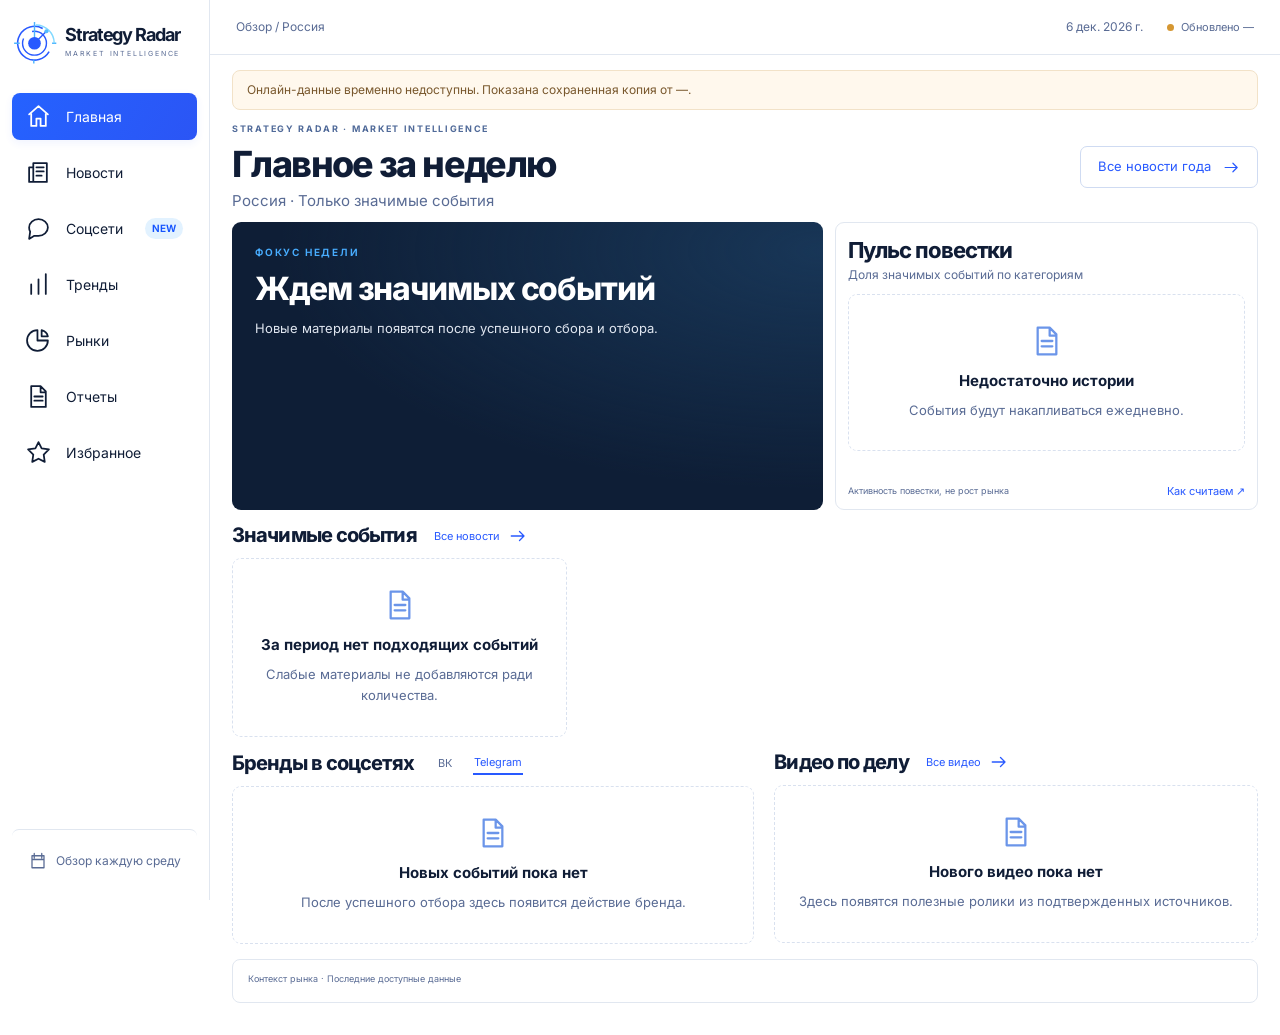
==== commit b3bd97bd: "feat: implement approved Strategy Radar design, saved editions and official social monitoring" ====
--- a/site/index.html
+++ b/site/index.html
@@ -1,126 +1,60 @@
 <!doctype html>
 <html lang="ru">
 <head>
-<meta charset="utf-8">
-<meta name="viewport" content="width=device-width,initial-scale=1">
-<title>Strategy Radar</title>
-<meta name="description" content="Strategy Radar — новости, тренды, ключевые цифры и исследования для работы стратега.">
-<link rel="stylesheet" href="styles.css">
-<link rel="stylesheet" href="premium.css">
+<meta charset="utf-8"><meta name="viewport" content="width=device-width,initial-scale=1">
+<title>Strategy Radar — Market Intelligence</title>
+<meta name="description" content="Главные события, действия брендов и подтвержденные тренды для рекламной стратегии.">
+<link rel="stylesheet" href="styles.css?v=4"><link rel="stylesheet" href="premium.css?v=4">
+<link rel="icon" href="assets/radar.svg" type="image/svg+xml">
 </head>
 <body>
 <a class="skipLink" href="#main">К содержимому</a>
 <div class="app">
-  <aside class="side">
-    <div class="brand"><span class="brandmark"></span><b>Strategy Radar</b></div>
-    <div class="navCaption">WORKSPACE</div><nav id="nav" aria-label="Разделы">
-      <button class="active" data-view="home"><span>⌂</span><em data-t="navHome">Главная</em></button>
-      <button data-view="news"><span>▤</span><em data-t="navNews">Новости</em></button>
-      <button data-view="trends"><span>↗</span><em data-t="navTrends">Тренды</em></button>
-      <button data-view="markets"><span>▥</span><em data-t="navMarkets">Рынки</em></button>
-      <button data-view="reports"><span>▧</span><em data-t="navReports">Отчеты</em></button>
-      <button data-view="favorites"><span>☆</span><em data-t="navFav">Избранное</em></button>
-    </nav>
-    <div class="quote">Лучшие стратегические решения начинаются с более широкого взгляда на рынок.<small>Strategy Radar</small></div>
-  </aside>
-
-  <section class="workspace">
-    <header class="top">
-      <div class="search"><span>⌕</span><input id="search" placeholder="Найти новость, компанию или рынок…" aria-label="Поиск новостей"></div>
-      <div class="topActions">
-        <select id="globalPeriod" class="topSelect" aria-label="Период">
-          <option value="7">7 дней</option><option value="30">30 дней</option>
-          <option value="90">3 месяца</option>
-          <option value="180">6 месяцев</option>
-          <option value="365" selected>12 месяцев</option>
-        </select>
-        <div class="langs"><button id="langRu" class="active">RU</button><button id="langEn">EN</button></div>
-      </div>
-    </header>
-
-    <main id="main">
-      <div id="offlineBanner" class="offlineBanner" hidden></div>
-      <div class="pagehead">
-        <div><span class="eyebrow">Strategy Radar / Market Intelligence</span><h1 id="pageTitle">Панель мониторинга рынков</h1><p id="pageSubtitle">Актуальные новости, тренды и исследования для стратегических решений</p></div>
-        <small id="fresh">Обновление данных…</small>
-      </div>
-
-      <section class="view active" id="view-home">
-        <section class="panel metricsPanel">
-          <div class="panelHead"><div><h2>Ключевые цифры</h2><small>Последние доступные данные из первичных и профильных источников</small></div></div>
-          <div class="metricGrid" id="metricGrid"></div>
-        </section>
-
-        <section class="panel">
-          <div class="panelHead"><div><h2>Главное на сегодня</h2><small id="topWindowLabel">Самые свежие значимые события</small></div><button data-go="news">Все новости →</button></div>
-          <div class="newsGrid" id="topNews"></div>
-        </section>
-
-        <section class="panel">
-          <div class="panelHead"><div><h2>Новые тренды</h2><small>Темы с несколькими независимыми источниками или первичным исследованием</small></div><button data-go="trends">Все тренды →</button></div>
-          <div class="trendCols">
-            <div class="trendBox"><div class="trendHead ru">🇷🇺 Россия</div><div id="ruTrends"></div></div>
-            <div class="trendBox"><div class="trendHead world">🌐 Мир</div><div id="globalTrends"></div></div>
-          </div>
-        </section>
-
-        <section class="panel outlookPanel">
-          <div class="panelHead"><div><h2>Что впереди</h2><small>Прогнозы и заявленные планы — только из источников</small></div><button id="outlookAll">Все прогнозы →</button></div>
-          <div class="outlookGrid" id="outlookGrid"></div>
-        </section>
-
-        <section class="panel">
-          <div class="panelHead"><div><h2>Последние исследования</h2><small>Исследования, отраслевые обзоры и первичные данные</small></div><button data-go="reports">Перейти в раздел →</button></div>
-          <div class="reportTabs" id="previewTabs"></div>
-          <div class="reportRow" id="previewReports"></div>
-        </section>
-      </section>
-
-      <section class="view" id="view-news">
-        <section class="subPanel">
-          <div class="filters six">
-            <select id="newsPeriod" aria-label="Период новостей"><option value="7">7 дней</option><option value="30">30 дней</option><option value="90">3 месяца</option><option value="180">6 месяцев</option><option value="365" selected>12 месяцев</option></select>
-            <select id="newsCategory" aria-label="Рынок"><option value="">Все рынки</option></select>
-            <select id="newsScope" aria-label="География"><option value="">Россия + мир</option><option value="Russia">Россия</option><option value="Global">Зарубежные</option></select>
-            <select id="newsSource" aria-label="Источник"><option value="">Все источники</option></select>
-            <select id="newsType" aria-label="Тип материала"><option value="">Все типы</option><option value="news">Новости</option><option value="research">Исследования</option><option value="outlook">Прогнозы и планы</option><option value="forecast">Прогнозы</option><option value="company_plan">Планы компаний</option></select>
-            <select id="newsSort" aria-label="Сортировка"><option value="relevance">По значимости</option><option value="date">По дате</option></select>
-          </div>
-          <div class="resultMeta" id="newsMeta"></div>
-          <div id="newsList" class="articleList"></div><button id="loadMore" class="loadMore" hidden>Показать еще</button>
-        </section>
-      </section>
-
-      <section class="view" id="view-trends">
-        <section class="panel">
-          <div class="panelHead"><div><h2>Тренды, подтвержденные источниками</h2><small>Основание: минимум два независимых источника либо один сильный исследовательский/официальный источник с данными</small></div></div>
-          <div class="trendCols full">
-            <div class="trendBox"><div class="trendHead ru">🇷🇺 Россия</div><div id="ruTrendsFull"></div></div>
-            <div class="trendBox"><div class="trendHead world">🌐 Мир</div><div id="globalTrendsFull"></div></div>
-          </div>
-        </section>
-      </section>
-
-      <section class="view" id="view-markets">
-        <div class="marketNav" id="marketNav"></div>
-        <div id="marketDetail"></div>
-      </section>
-
-      <section class="view" id="view-reports">
-        <section class="panel reportsPanel">
-          <div class="panelHead"><div><h2>Исследования и отчеты</h2><small id="reportStatus">Проверенные конкретные публикации за 2025–2026 годы</small></div></div>
-          <div class="reportTabs left" id="reportTabs"></div>
-          <div class="reportLibrary" id="reportLibrary"></div>
-        </section>
-      </section>
-
-      <section class="view" id="view-favorites">
-        <section class="subPanel"><div id="favoritesList" class="articleList"></div></section>
-      </section>
-    </main>
-  </section>
+ <aside class="side" id="sidebar">
+  <a class="brand" href="#home" aria-label="Strategy Radar — главная"><img src="assets/radar.svg" width="52" height="52" alt=""><span><b>Strategy Radar</b><small>MARKET INTELLIGENCE</small></span></a>
+  <nav id="nav" aria-label="Разделы">
+   <a class="active" href="#home" data-view="home"><i data-icon="home"></i><span>Главная</span></a>
+   <a href="#news" data-view="news"><i data-icon="news"></i><span>Новости</span></a>
+   <a href="#social" data-view="social"><i data-icon="social"></i><span>Соцсети</span><small class="newBadge">NEW</small></a>
+   <a href="#trends" data-view="trends"><i data-icon="trends"></i><span>Тренды</span></a>
+   <a href="#markets" data-view="markets"><i data-icon="markets"></i><span>Рынки</span></a>
+   <a href="#reports" data-view="reports"><i data-icon="report"></i><span>Отчеты</span></a>
+   <a href="#favorites" data-view="favorites"><i data-icon="star"></i><span>Избранное</span></a>
+  </nav>
+  <button class="sideFoot textButton" data-dialog="schedule"><i data-icon="calendar"></i>Обзор каждую среду</button>
+ </aside>
+ <div class="workspace">
+  <header class="top"><button class="mobileMenu iconButton" id="mobileMenu" aria-label="Открыть меню" aria-expanded="false"><i data-icon="menu"></i></button><span id="breadcrumb">Обзор / Россия</span><div class="topEnd"><time id="today"></time><button class="updateStatus" id="fresh" data-dialog="sources">Загрузка данных…</button></div></header>
+  <main id="main" tabindex="-1">
+   <div id="offlineBanner" class="notice" hidden role="status"></div>
+   <div class="pagehead"><div><span class="eyebrow">STRATEGY RADAR · MARKET INTELLIGENCE</span><h1 id="pageTitle">Главное за неделю</h1><p id="pageSubtitle">Россия · Только значимые события</p></div><div id="pageActions"></div></div>
+   <section class="view active" id="view-home" aria-label="Главная">
+    <div class="homeHero"><article class="focusCard" id="focusCard"><div class="skeleton" style="height:200px"></div></article><section class="pulsePanel" aria-labelledby="pulseTitle"><h2 id="pulseTitle">Пульс повестки</h2><p class="subtle">Доля значимых событий по категориям</p><div id="pulseChart"></div><div class="pulseFoot"><span>Активность повестки, не рост рынка</span><button class="textButton" data-dialog="pulse">Как считаем ↗</button></div></section></div>
+    <div class="sectionHead"><h2 id="homeNewsTitle">Три события, которые стоит знать</h2><button class="textButton" data-go="news" data-mode="year">Все новости <i data-icon="arrow"></i></button></div><div class="newsGrid" id="topNews"></div>
+    <div class="homeLower"><section><div class="sectionHead"><h2>Бренды в соцсетях</h2><div class="miniTabs" id="homePlatforms"><button data-home-platform="vk">ВК</button><button class="active" data-home-platform="telegram">Telegram</button></div></div><div id="homeSocial"></div></section><section><div class="sectionHead"><h2>Видео по делу</h2><button class="textButton" data-dialog="videos">Все видео <i data-icon="arrow"></i></button></div><div id="homeVideo"></div></section></div>
+    <section class="marketContext" aria-label="Контекст рынка"><small>Контекст рынка · Последние доступные данные</small><div class="metricGrid" id="metricGrid"></div></section>
+   </section>
+   <section class="view" id="view-news" aria-label="Новости">
+    <div class="newsControls"><label class="search"><i data-icon="search"></i><input id="search" type="search" placeholder="Найти событие, бренд или тему" aria-label="Поиск новостей"></label><div class="segmented" id="newsModes"><button data-mode="edition" class="active">Выпуск среды</button><button data-mode="year">Все новости года</button></div><div class="archiveLinks"><button class="textButton" data-dialog="editions">Прошлые выпуски</button><button class="textButton" data-dialog="archive">Архив</button></div></div>
+    <div class="categoryBar" id="newsCategories"></div>
+    <div class="newsLayout"><div><div class="editionBanner" id="editionBanner"></div><div id="newsMeta" class="resultMeta" role="status"></div><div id="newsList" class="articleList"></div><button class="loadMore" id="loadMore" hidden>Показать еще</button></div><aside class="newsRail"><section class="railContents"><h2 id="railTitle">В этом выпуске</h2><div id="newsContents"></div></section><section class="selectionCard"><h2>Как отбираем</h2><div><i data-icon="trends"></i><p><b>Влияние на рынок</b><span>Что меняется для потребителя, отрасли и брендов.</span></p></div><div><i data-icon="bulb"></i><p><b>Новизна события</b><span>Новые решения, запуски и значимые изменения.</span></p></div><div><i data-icon="report"></i><p><b>Подтвержденные факты</b><span>Проверяем происхождение данных и первоисточники.</span></p></div><button class="textButton" data-dialog="selection">Правила отбора →</button></section><section class="quietNote"><i data-icon="tag"></i><div><b>Когда мало событий</b><p>Период расширяется до 30 дней. Это отмечается в выпуске.</p></div></section></aside></div>
+    <footer class="viewFooter">Новые материалы собираются ежедневно · Выпуск — по средам, 09:00 МСК</footer>
+   </section>
+   <section class="view" id="view-social" aria-label="Соцсети">
+    <div class="socialControls"><label class="search"><i data-icon="search"></i><input id="socialSearch" type="search" placeholder="Найти бренд или событие" aria-label="Поиск в соцсетях"></label><button class="outlineButton" data-dialog="accounts">Реестр аккаунтов ↗</button></div>
+    <div class="socialFilterRow"><div class="segmented" id="socialPlatforms"><button class="active" data-platform="">Все платформы</button><button data-platform="vk">ВК</button><button data-platform="telegram">Telegram</button></div><div class="categoryBar" id="socialCategories"></div></div>
+    <div id="socialCoverage" class="coverageHint"></div><div class="socialLayout"><div id="socialFeature"></div><div class="socialRail"><section class="socialOther"><h2>Что меняется у брендов</h2><div id="socialOther"></div></section><section class="socialVideo"><h2>Видео по делу</h2><div id="socialVideo"></div></section></div></div>
+    <div class="socialStatement"><i data-icon="info"></i><div>Публикация бренда подтверждает действие, но не доказывает эффективность.<small id="socialFresh"></small></div><button class="textButton" data-dialog="accounts">Как проверяем аккаунты →</button></div><div id="socialList" class="socialList"></div><button id="moreSocial" class="loadMore" hidden>Еще события брендов</button>
+   </section>
+   <section class="view" id="view-trends" aria-label="Тренды">
+    <div class="trendControls"><div class="segmented" id="trendScopes"><button class="active" data-scope="Russia">Россия</button><button data-scope="Global">Мир</button></div><div class="categoryBar" id="trendCategories"></div></div><div class="trendLayout"><div id="trendCards" class="trendCards"></div><div id="trendDetail" class="trendDetail"></div></div>
+   </section>
+   <section class="view" id="view-markets" aria-label="Рынки"><div class="categoryBar" id="marketNav"></div><div id="marketDetail"></div></section>
+   <section class="view" id="view-reports" aria-label="Отчеты"><section class="panel reportsPanel"><div class="panelHead"><div><h2>Исследования и отчеты</h2><small id="reportStatus"></small></div></div><div class="reportTabs left" id="reportTabs"></div><div class="reportLibrary" id="reportLibrary"></div></section></section>
+   <section class="view" id="view-favorites" aria-label="Избранное"><div id="favoritesList" class="articleList"></div></section>
+  </main>
+ </div>
 </div>
-<script src="fallback-data.js"></script>
-<script src="app.js"></script>
-</body>
-</html>+<dialog id="detailDialog" aria-labelledby="dialogTitle"><div class="dialogHeader"><h2 id="dialogTitle"></h2><button id="closeDialog" class="iconButton" aria-label="Закрыть"><i data-icon="close"></i></button></div><div id="dialogBody"></div></dialog>
+<script src="fallback-data.js?v=4"></script><script src="radar.js?v=4"></script>
+</body></html>
--- a/site/styles.css
+++ b/site/styles.css
@@ -1,8 +1,15 @@
-:root{--bg:#f7f9fc;--card:#fff;--line:#e6ebf2;--ink:#0d1738;--muted:#71809d;--blue:#1d6fff;--blueSoft:#eaf2ff;--green:#08a66a;--red:#e5484d;--shadow:0 1px 2px rgba(13,23,56,.03),0 8px 24px rgba(36,64,120,.035)}
-*{box-sizing:border-box}html,body{margin:0;background:var(--bg);color:var(--ink);font-family:Inter,ui-sans-serif,-apple-system,BlinkMacSystemFont,"Segoe UI",Arial,sans-serif}button,input,select{font:inherit}button{cursor:pointer}.app{min-height:100vh;display:grid;grid-template-columns:210px 1fr}.side{background:#fff;border-right:1px solid var(--line);padding:18px 12px 22px;display:flex;flex-direction:column;position:sticky;top:0;height:100vh}.brand{display:flex;gap:10px;align-items:center;padding:2px 10px 22px;font-size:18px}.brandmark{width:29px;height:29px;border-radius:50%;background:conic-gradient(#2b79ff 0 24%,#cfe1ff 24% 49%,#2b79ff 49% 74%,#cfe1ff 74%);position:relative}.brandmark:after{content:"";position:absolute;left:-2px;right:-2px;top:13px;height:2px;background:#fff}.brandmark:before{content:"";position:absolute;top:-2px;bottom:-2px;left:13px;width:2px;background:#fff}nav{display:grid;gap:4px}nav button{border:0;background:transparent;text-align:left;padding:11px 12px;border-radius:9px;color:#425273;display:flex;gap:12px;align-items:center}nav button span{width:20px;text-align:center;color:#6780aa}nav button:hover{background:#f5f8fe}nav button.active{background:var(--blueSoft);color:var(--blue);font-weight:700}.quote{margin-top:auto;padding:16px 10px 0;color:#8da0c0;font-style:italic;font-size:14px;line-height:1.28}.quote small{display:block;font-style:normal;margin-top:16px;color:#9aacC9;font-size:11px}.workspace{min-width:0}.top{height:58px;background:rgba(255,255,255,.97);border-bottom:1px solid var(--line);display:flex;align-items:center;padding:0 24px;gap:20px;position:sticky;top:0;z-index:10}.search{height:38px;max-width:560px;flex:1;background:#f4f7fb;border:1px solid #edf1f6;border-radius:8px;display:flex;align-items:center;gap:8px;padding:0 12px;color:#9aa8bd}.search input{border:0;outline:0;background:transparent;width:100%;color:#34425e}.topActions{margin-left:auto;display:flex;align-items:center;gap:10px}.date{height:36px;border:1px solid var(--line);background:#fff;border-radius:8px;padding:0 12px;color:#34425e;display:flex;align-items:center;gap:8px}.langs{display:flex}.langs button{border:0;background:transparent;color:#8491a8;padding:7px 9px;border-radius:7px}.langs .active{background:#edf4ff;color:var(--blue);font-weight:700}.bell{border:0;background:transparent;position:relative;padding:8px;color:#5b6984}.bell i{position:absolute;width:6px;height:6px;border-radius:50%;background:#ff3b4d;right:6px;top:4px}.avatar{width:34px;height:34px;border-radius:50%;background:#eaf2ff;color:var(--blue);display:grid;place-items:center;font-size:12px;font-weight:800}.profile{font-size:12px}.profile b,.profile small{display:block}.profile small{color:#8b98ad;margin-top:2px}main{padding:0 22px 28px;max-width:1700px;margin:0 auto}.pagehead{display:flex;align-items:end;justify-content:space-between;gap:20px;padding:12px 0 9px}.pagehead h1{margin:0;font-size:31px;letter-spacing:-.035em}.pagehead p{margin:3px 0 0;color:var(--muted);font-size:14px}.pagehead small{color:#8997ad;font-size:11px}.panel,.subPanel{background:#fff;border:1px solid var(--line);border-radius:10px;box-shadow:var(--shadow);margin-bottom:10px}.panelHead{display:flex;justify-content:space-between;align-items:center;padding:10px 12px 7px}.panelHead h2{font-size:18px;margin:0}.panelHead button{border:0;background:transparent;color:var(--blue);font-size:12px;font-weight:650}.metricsPanel{padding-bottom:10px}.metricGrid{display:grid;grid-template-columns:repeat(5,minmax(0,1fr));gap:10px;padding:0 10px}.metric{border:1px solid var(--line);border-radius:8px;padding:10px;min-height:82px;display:grid;grid-template-columns:38px 1fr 72px;gap:10px;align-items:center}.metricIcon{width:38px;height:38px;border-radius:9px;background:#eff5ff;color:var(--blue);display:grid;place-items:center;font-size:18px}.metricLabel{font-size:10px;color:#55637e}.metricValue{font-size:19px;font-weight:800;margin-top:2px}.metricNote{font-size:9px;color:#78869e;margin-top:5px}.spark{height:32px;display:flex;align-items:flex-end;gap:3px}.spark i{display:block;width:7px;border-radius:3px 3px 0 0;background:#8fc0ff}.spark.red i{background:#ff8790}.newsGrid{display:grid;grid-template-columns:repeat(6,minmax(0,1fr));gap:8px;padding:0 10px 10px}.newsCard{border:1px solid var(--line);border-radius:8px;padding:8px;display:flex;flex-direction:column;min-width:0;position:relative}.sourceLine{height:24px;display:flex;align-items:center;justify-content:space-between;gap:8px}.source{font-size:12px;font-weight:800}.source.rbc{color:#0b443b}.source.adindex,.source.sostav{color:#ef3138}.source.romir{color:#ef7d15}.source.retail{color:#2351bd}.source.rosstat{color:#384f70}.time{font-size:10px;color:#8e9bb0}.thumb{height:112px;border-radius:6px;margin:4px 0 8px;overflow:hidden;background:linear-gradient(145deg,#e2edf9,#c7d9ef);position:relative}.thumb:before{content:"";position:absolute;inset:0;background:radial-gradient(circle at 22% 22%,rgba(255,255,255,.7),transparent 35%),linear-gradient(135deg,rgba(29,111,255,.20),rgba(30,50,90,.03))}.thumb img{width:100%;height:100%;object-fit:cover;display:block;position:relative;z-index:1}.newsCard h3{font-size:13px;line-height:1.25;margin:0 0 8px;min-height:49px}.meaningLabel{font-size:10px;color:#7b89a2;font-weight:700}.meaning{font-size:10.5px;line-height:1.3;color:#66758f;margin-top:3px}.openCard{position:absolute;inset:0;text-indent:-9999px}.star{position:absolute;right:7px;bottom:6px;z-index:3;border:0;background:#fff;color:#a2adc0;font-size:17px}.star.on{color:#f5b523}.trendCols{display:grid;grid-template-columns:1fr 1fr;gap:12px;padding:0 10px 10px}.trendBox{border:1px solid var(--line);border-radius:8px;overflow:hidden}.trendHead{height:34px;display:flex;align-items:center;padding:0 12px;font-weight:800;font-size:14px}.trendHead.ru{background:#edf4ff}.trendHead.world{background:#eefbf7}.trendRow{display:grid;grid-template-columns:30px minmax(140px,.8fr) 1.2fr 16px;gap:10px;align-items:center;padding:9px 11px;border-top:1px solid #edf0f5}.trendRow:first-child{border-top:0}.trendIco{width:28px;height:28px;border-radius:8px;background:#eff5ff;color:var(--blue);display:grid;place-items:center}.trendName{font-size:11px;font-weight:800}.evidence{font-size:9px;color:#687790;margin-top:2px}.trendDesc{font-size:10px;color:#75839b;line-height:1.25}.chev{color:#5579b7}.reportTabs{display:flex;gap:6px;justify-content:center;margin:-3px 0 7px}.reportTabs.left{justify-content:flex-start;padding:0 2px 10px}.reportTabs button{border:0;background:transparent;padding:7px 18px;border-radius:7px;color:#4d5c77;font-size:11px}.reportTabs button.active{background:#eaf2ff;color:var(--blue);font-weight:700}.reportRow{display:grid;grid-template-columns:repeat(5,minmax(0,1fr));gap:9px;padding:0 10px 10px}.reportCard{border:1px solid var(--line);border-radius:8px;padding:8px 10px;display:grid;grid-template-columns:28px 1fr 18px;gap:8px;align-items:center;text-decoration:none}.pdf{width:26px;height:32px;border:1.5px solid #ff5965;border-radius:4px;color:#ff5965;font-size:9px;font-weight:800;display:grid;place-items:center}.reportCard strong{display:block;font-size:10.5px;line-height:1.2}.reportCard small{display:block;font-size:9px;color:#8491a6;margin-top:3px}.downIcon{color:#5877a8}.view{display:none}.view.active{display:block}.subPanel{padding:12px}.filters{display:flex;gap:8px;margin-bottom:10px}.filters select{border:1px solid var(--line);background:#fff;border-radius:8px;padding:8px 10px;color:#53617c}.articleList{display:grid;gap:8px}.article{display:grid;grid-template-columns:90px 1fr auto;gap:12px;border:1px solid var(--line);border-radius:8px;padding:11px;text-decoration:none}.articleCat{font-size:10px;color:var(--blue);font-weight:700}.article h3{font-size:14px;margin:2px 0 5px}.article p{font-size:11px;color:#6f7d95;margin:0;line-height:1.35}.articleMeta{text-align:right;font-size:10px;color:#8b98ac}.marketGrid{display:grid;grid-template-columns:repeat(3,minmax(0,1fr));gap:10px}.marketCard{background:#fff;border:1px solid var(--line);border-radius:10px;padding:16px}.marketCard h3{font-size:15px;margin:0 0 5px}.marketCard p{font-size:11px;color:#75829a;margin:0}.marketCard .count{font-size:28px;font-weight:800;margin:16px 0 6px}.reportsPanel{padding:12px}.reportsPanel .panelHead{padding:0 0 8px}.reportLibrary{display:grid;grid-template-columns:repeat(3,minmax(0,1fr));gap:10px}.reportBig{border:1px solid var(--line);border-radius:10px;padding:14px;text-decoration:none;display:flex;gap:12px}.reportBig .pdf{width:34px;height:42px;flex:0 0 auto}.reportBig h3{font-size:13px;margin:0 0 7px}.reportBig p{font-size:10px;color:#7a88a0;margin:0 0 8px;line-height:1.35}.reportBig small{font-size:9px;color:#8794a9}.empty{padding:35px;text-align:center;color:#8592a8}
-@media(max-width:1320px){.metricGrid{grid-template-columns:repeat(3,1fr)}.newsGrid{grid-template-columns:repeat(3,1fr)}.reportRow{grid-template-columns:repeat(3,1fr)}}@media(max-width:900px){.app{grid-template-columns:1fr}.side{position:static;height:auto;border-right:0;border-bottom:1px solid var(--line);padding:10px}.brand{padding-bottom:10px}nav{grid-template-columns:repeat(6,1fr);overflow:auto}nav button{font-size:0;justify-content:center}.quote{display:none}.top{padding:0 10px}.date span,.profile{display:none}main{padding:0 10px 20px}.pagehead h1{font-size:24px}.metricGrid,.newsGrid,.reportRow,.reportLibrary,.marketGrid{grid-template-columns:1fr 1fr}.trendCols{grid-template-columns:1fr}.trendRow{grid-template-columns:30px 1fr 16px}.trendDesc{grid-column:2}}@media(max-width:560px){.metricGrid,.newsGrid,.reportRow,.reportLibrary,.marketGrid{grid-template-columns:1fr}.pagehead{align-items:flex-start;flex-direction:column}.article{grid-template-columns:1fr}.articleMeta{text-align:left}}
-/* Strategy Radar 2026 production refinements */
-nav button em{font-style:normal}.top{justify-content:space-between}.topActions{margin-left:auto}.topSelect{height:36px;border:1px solid var(--line);background:#fff;border-radius:8px;padding:0 30px 0 11px;color:#4d5c77;outline:none}.offlineBanner{margin:10px 0 -2px;background:#fff8e8;border:1px solid #f2d99d;color:#7a5a18;border-radius:8px;padding:8px 11px;font-size:11px}.panelHead>div small{display:block;color:#8a98ae;font-size:10px;margin-top:3px;font-weight:400}.metricGrid{grid-template-columns:repeat(auto-fit,minmax(210px,1fr))}.metric{color:inherit;text-decoration:none;grid-template-columns:38px minmax(0,1fr) auto;transition:.15s}.metric:hover{border-color:#cbd9ef;box-shadow:0 6px 18px rgba(36,64,120,.07);transform:translateY(-1px)}.miniSpark{width:67px;height:34px;display:flex;gap:3px;align-items:flex-end}.miniSpark i{width:6px;border-radius:3px 3px 0 0;background:#7fb4ff}.thumbLetter{height:100%;display:grid;place-items:center;color:#fff;font-weight:800;font-size:26px;letter-spacing:-.04em;background:linear-gradient(135deg,#7faeff,#487ce2)}.cardTags{display:flex;gap:4px;flex-wrap:wrap;margin:-1px 0 7px}.cardTags span,.articleTags span{font-size:8.5px;padding:3px 5px;border-radius:999px;background:#f0f5ff;color:#3d65a8}.trendRow{display:grid;grid-template-columns:30px 1fr;gap:10px;align-items:start;padding:11px;border-top:1px solid #edf0f5}.trendCore{min-width:0}.trendName{font-size:11.5px}.trendDesc{font-size:10px;color:#697891;line-height:1.35;margin-top:2px}.trendWhy{font-size:9.5px;color:#44536e;line-height:1.35;margin-top:5px}.evidence{font-size:9px;color:#8190a8;margin-top:5px}.evidence a{color:#2a69cf;text-decoration:none}.evidence a:hover{text-decoration:underline}.trendCols.full .trendRow{padding:14px}.trendCols.full .trendName{font-size:13px}.trendCols.full .trendDesc,.trendCols.full .trendWhy{font-size:11px}.outlookGrid{display:grid;grid-template-columns:repeat(5,minmax(0,1fr));gap:9px;padding:0 10px 10px}.outlookCard{border:1px solid var(--line);border-radius:8px;padding:11px;text-decoration:none;color:inherit;min-height:138px;transition:.15s}.outlookCard:hover{border-color:#cad9f1;transform:translateY(-1px)}.outlookTop{display:flex;justify-content:space-between;gap:8px;font-size:9px;color:#8190a6}.outlookType{color:#7b58c6;background:#f5f0ff;padding:3px 5px;border-radius:999px}.outlookCard h3{font-size:12px;line-height:1.3;margin:9px 0 6px}.outlookCard p{font-size:9.8px;line-height:1.35;color:#6d7b93;margin:0 0 7px}.outlookCard small{font-size:8.8px;color:#8a97ab}.filters.six{display:grid;grid-template-columns:repeat(6,minmax(120px,1fr));gap:7px}.resultMeta{font-size:10px;color:#8491a6;margin:2px 1px 9px}.article{color:inherit}.article h3 a{color:var(--ink);text-decoration:none}.article h3 a:hover{color:var(--blue)}.articleTags{display:flex;gap:4px;flex-wrap:wrap}.articleMeta{position:relative;min-width:108px}.miniStar{display:block;margin:8px 0 0 auto;border:0;background:transparent;color:#a0acc0;font-size:17px}.miniStar.on{color:#efb022}.reportCard,.reportBig{color:inherit}.reportBadge{display:inline-block;margin-top:5px;font-size:8.5px;color:#2765c7;background:#eef5ff;border-radius:999px;padding:3px 6px}.pdf.paid{border-color:#8855cc;color:#8855cc}.reportMeta{font-size:9px;color:#8190a6;margin-bottom:4px}.reportBig{min-height:132px}.reportBig:hover,.reportCard:hover{border-color:#c9d8f0}.marketNav{display:flex;flex-wrap:wrap;gap:7px;margin-bottom:10px}.marketNav button{border:1px solid var(--line);background:#fff;border-radius:9px;padding:9px 12px;color:#53617a;display:flex;gap:7px;align-items:center}.marketNav button:hover,.marketNav button.active{border-color:#b8cff4;background:#edf4ff;color:var(--blue);font-weight:700}.marketHero{padding:16px}.marketHero>div{display:flex;align-items:center;gap:12px}.marketHero h2{margin:0;font-size:22px}.marketHero p{margin:2px 0 0;color:#8090aa;font-size:10px}.marketIcon{width:42px;height:42px;border-radius:10px;background:#edf4ff;color:var(--blue);display:grid;place-items:center;font-size:20px}.marketColumns{display:grid;grid-template-columns:1.35fr .65fr;gap:10px}.marketColumns.lower{grid-template-columns:1fr 1fr}.marketSection{padding-bottom:10px}.marketSection .article{border-left:0;border-right:0;border-bottom:0;border-radius:0}.marketSection .article:first-of-type{border-top:0}.marketMetrics{display:grid;gap:7px;padding:0 10px}.marketMetrics a{border:1px solid var(--line);border-radius:8px;padding:10px;text-decoration:none;color:inherit}.marketMetrics b{font-size:18px;display:block}.marketMetrics span{font-size:10px;display:block;margin-top:2px}.marketMetrics small{font-size:8.5px;color:#8390a5}.panelHead.mini{padding-top:16px}.marketOutlook{display:grid;gap:6px;padding:0 10px}.marketOutlook a{border-top:1px solid var(--line);padding:8px 0;text-decoration:none;color:inherit}.marketOutlook b{font-size:10px;display:block;line-height:1.35}.marketOutlook small{font-size:8.5px;color:#8190a6}.marketReports{display:grid;gap:7px;padding:0 10px}.marketReports .reportBig{min-height:auto}.empty.small{padding:20px}.reportLibrary{grid-template-columns:repeat(auto-fit,minmax(280px,1fr))}
-@media(max-width:1320px){.outlookGrid{grid-template-columns:repeat(3,1fr)}.filters.six{grid-template-columns:repeat(3,1fr)}}
-@media(max-width:900px){.topActions{gap:5px}.topSelect{max-width:150px}.outlookGrid{grid-template-columns:1fr 1fr}.marketColumns,.marketColumns.lower{grid-template-columns:1fr}.filters.six{grid-template-columns:1fr 1fr}}
-@media(max-width:560px){.outlookGrid,.filters.six{grid-template-columns:1fr}.topSelect{max-width:112px}.langs button{padding:7px 6px}}
+@font-face{font-family:Inter;src:url(assets/inter-cyrillic.woff2) format('woff2');font-style:normal;font-weight:100 900;font-display:swap;unicode-range:U+0400-045F,U+0490-0491,U+04B0-04B1,U+2116}
+@font-face{font-family:Inter;src:url(assets/inter-latin.woff2) format('woff2');font-style:normal;font-weight:100 900;font-display:swap}
+:root{--ink:#101d36;--muted:#596b94;--blue:#2859ff;--line:#e1e7f0;--soft:#edf5ff;--nav:240px}
+*{box-sizing:border-box}html{scroll-behavior:smooth}body{margin:0;background:#fff;color:var(--ink);font:14px/1.5 Inter,'Segoe UI',Arial,sans-serif;-webkit-font-smoothing:antialiased}button,input,select{font:inherit}button,a{-webkit-tap-highlight-color:transparent}button{cursor:pointer}a{color:inherit;text-decoration:none}button{color:inherit}button:disabled{cursor:default}button,input,select{border-radius:7px}button:focus-visible,a:focus-visible,input:focus-visible,select:focus-visible,summary:focus-visible{outline:3px solid #67baff;outline-offset:4px}[hidden]{display:none!important}h1,h2,h3,p{margin:0}h1,h2,h3{line-height:1.15;letter-spacing:-.045em}h1{font-size:40px;font-weight:780}h2{font-size:22px;font-weight:750}h3{font-size:20px;font-weight:730}svg.icon{width:24px;height:24px;fill:none;stroke:currentColor;stroke-width:1.7;stroke-linecap:round;stroke-linejoin:round;flex:none;vertical-align:middle}i[data-icon]{display:inline-flex;font-style:normal}
+.app{display:grid;grid-template-columns:var(--nav) minmax(0,1fr);min-height:100vh}.side{height:100vh;position:sticky;top:0;padding:20px 16px;border-right:1px solid var(--line);display:flex;flex-direction:column;z-index:20;background:#fff}.brand{display:flex;align-items:center;gap:8px;margin:0 0 28px}.brand img{width:52px;height:52px;flex:none}.brand b{font-size:21px;letter-spacing:-1.1px;white-space:nowrap;line-height:1.1}.brand small{display:block;font-size:8px;letter-spacing:2.25px;color:var(--muted);margin-top:3px}nav{display:grid;gap:9px}nav a{height:47px;padding:0 14px;display:flex;align-items:center;gap:19px;border-radius:8px;font-size:14px;transition:background .15s}nav a:hover{background:#f1f5fe}nav a.active{color:white;background:linear-gradient(120deg,#2562ff,#2b55f5);box-shadow:0 3px 8px #2859ff12}nav a .icon{width:25px;height:25px}nav .newBadge{margin-left:auto;padding:3px 7px;background:#e2f2ff;color:#1454ff;font-size:10px;border-radius:12px;font-weight:650}nav a.active .newBadge{background:#f0f8ff}.sideFoot{margin-top:auto!important;padding:22px 12px 10px!important;border-top:1px solid var(--line)!important;display:flex;align-items:center;gap:14px;font-size:12px!important;color:var(--muted)!important;text-align:left}
+.workspace{min-width:0}.top{height:55px;border-bottom:1px solid var(--line);display:flex;align-items:center;padding:0 26px;gap:16px;color:var(--muted);font-size:12px}.topEnd{margin-left:auto;display:flex;align-items:center;gap:24px}.updateStatus{border:0;background:none;color:var(--muted);font-size:11px;padding:6px 0}.updateStatus:before{content:'';display:inline-block;width:7px;height:7px;border-radius:50%;background:#328dff;margin-right:7px}.updateStatus.partial:before{background:#d59732}.mobileMenu{display:none!important}main{padding:0 24px 32px;max-width:1660px;margin:auto}.pagehead{display:flex;align-items:center;justify-content:space-between;gap:24px;padding:12px 0 10px}.eyebrow{display:block;font-size:9px;letter-spacing:1.7px;font-weight:700;color:#506a99;margin-bottom:8px}.pagehead p{color:var(--muted);font-size:15px;margin-top:5px}.view{display:none}.view.active{display:block}.textButton{padding:0;background:none;border:0;color:var(--blue);font-size:13px;display:inline-flex;align-items:center;justify-content:center;gap:9px}.textButton:hover{text-decoration:underline}.textButton .icon{width:18px;height:18px}.outlineButton{border:1px solid #cfdbf2;color:var(--blue);padding:10px 17px;background:white;display:inline-flex;gap:12px;align-items:center;white-space:nowrap;font-size:13px}.outlineButton .icon{width:17px;height:17px}.iconButton{padding:4px;display:inline-flex;align-items:center;justify-content:center;background:none;border:0;color:var(--ink)}.bookmark.on{color:var(--blue)}.bookmark.on svg{fill:#e1edff}.subtle{color:var(--muted);font-size:12px}.sectionHead{display:flex;align-items:center;gap:17px;margin:14px 0 11px}.sectionHead h2{font-size:22px}.sectionHead .textButton{font-size:11px}.tag{display:inline-block;white-space:nowrap;border-radius:7px;padding:2px 10px;background:#def0ff;color:#1764e7;font-size:11px;line-height:1.45;font-weight:550}.tag[data-cat=BanksFintech]{background:#eae4ff;color:#3b37d9}.tag[data-cat=Consumer],.tag[data-cat=FMCG]{background:#d9f9fc;color:#156078}.tag[data-cat=Fashion]{background:#ffeaf4;color:#9b4475}.meta{font-size:11px;color:var(--muted);line-height:1.5}.empty{padding:30px 22px;border:1px dashed #d9e1ef;border-radius:9px;color:var(--muted);font-size:13px;line-height:1.6;text-align:center}.empty .icon{display:block;margin:0 auto 12px;width:32px;height:32px;color:#6b95e9}.empty b{display:block;color:var(--ink);font-size:15px;margin-bottom:7px}.notice{background:#fff8ed;color:#78572c;border:1px solid #f2e2c8;border-radius:8px;margin-top:15px;padding:10px 14px;font-size:12px}.skeleton{border-radius:8px;background:linear-gradient(90deg,#eef3f9,#f8faff,#eef3f9);background-size:200%;animation:loading 1.8s infinite}@keyframes loading{to{background-position:-200%}}
+.homeHero{display:grid;grid-template-columns:1.4fr 1fr;gap:12px}.focusCard{min-height:288px;padding:22px 26px 20px;color:white;position:relative;isolation:isolate;overflow:hidden;border-radius:9px;background:radial-gradient(ellipse at 100% 10%,#183657,transparent 65%),#0e1e36;display:flex;flex-direction:column}.focusLabel{font-size:10px;font-weight:650;letter-spacing:1.8px;color:#48adff;margin-bottom:12px}.focusCard h2{font-size:36px;line-height:1.09;font-weight:760;max-width:70%;position:relative;z-index:2;letter-spacing:-1.1px}.focusCard p{max-width:69%;font-size:14px;line-height:1.45;color:#e1e7f1;margin-top:12px;position:relative;z-index:2}.focusCard .focusBasis{margin-top:auto;padding-top:10px;font-size:10px;color:#c5d2e4;position:relative;z-index:2}.focusCard .textButton{align-self:flex-start;color:#80c8ff;margin-top:8px;z-index:2;font-size:12px}.orbit{position:absolute;right:-68px;top:33px;width:320px;height:320px;border:1px solid #4379ac66;border-radius:50%;z-index:-1;transform:rotate(-20deg)}.orbit:before,.orbit:after{content:'';position:absolute;border-radius:50%;inset:37px;border:1px solid #38658c77}.orbit:after{inset:79px;border-style:dashed;border-color:#3699d0aa}.orb{position:absolute;border-radius:50%;width:19px;height:19px;background:radial-gradient(circle at 30% 20%,#54d6ff,#2462ff 64%);box-shadow:0 0 18px #1c7bffa0}.orb.a{left:57px;top:19px}.orb.b{width:35px;height:35px;left:2px;top:133px}.orb.c{width:9px;height:9px;left:83px;top:86px;background:#7adaed}.orb.d{width:10px;height:10px;left:84px;top:252px;background:#68d4ed}.pulsePanel{border:1px solid var(--line);padding:17px 17px 10px;border-radius:9px;min-width:0;display:flex;flex-direction:column}.pulsePanel h2{font-size:22px}.pulsePanel>.subtle{margin:2px 0 10px}.pulseTable{width:100%;border-collapse:separate;border-spacing:5px 4px;font-size:11px;table-layout:fixed}.pulseTable th{font-weight:450;color:var(--muted);text-align:center;white-space:nowrap}.pulseTable th:first-child{width:72px;text-align:left;color:var(--ink);font-weight:600}.pulseTable td{height:23px;text-align:center;border-radius:4px;position:relative}.pulseTable button{border:0;width:100%;height:100%;border-radius:4px;font-size:10px;color:#173976;background:var(--cell,#f0f4fa);padding:0}.pulseTable button.incomplete{background:repeating-linear-gradient(135deg,#f0f4fa 0,#f0f4fa 5px,#e7edf6 5px,#e7edf6 6px);color:#61718f}.pulseLegend{display:flex;justify-content:center;align-items:center;gap:5px;margin:12px 0 9px;color:var(--muted);font-size:9px}.pulseLegend span{margin:0 7px}.pulseLegend i{width:16px;height:16px;border-radius:3px;background:var(--cell)}.pulseCoverage{font-size:9px;color:var(--muted);text-align:center;margin-top:7px}.pulseFoot{display:flex;align-items:center;justify-content:space-between;gap:7px;margin-top:auto;padding-top:8px;font-size:9px;color:var(--muted)}.pulseFoot .textButton{font-size:11px;white-space:nowrap}.newsGrid{display:grid;grid-template-columns:repeat(3,minmax(0,1fr));gap:10px}.newsCard{border:1px solid var(--line);border-top:3px solid #2b64ff;border-radius:8px;display:flex;flex-direction:column;padding:16px 18px 15px;min-width:0;min-height:246px}.cardTop{display:flex;align-items:flex-start;justify-content:space-between;gap:10px;margin-bottom:8px}.cardTop .meta{text-align:right;font-size:10px;line-height:1.3;max-width:62%}.newsCard h3{font-size:20px;line-height:1.2;letter-spacing:-.7px;margin-bottom:8px}.newsCard h3 a:hover,.story h3 a:hover{color:var(--blue)}.factLabel,.meaningLabel{font-size:11px;font-weight:650;color:#536992;margin-bottom:4px}.factText,.meaningText{font-size:12px;line-height:1.5;color:var(--muted)}.cardMeaning{margin-top:auto;padding-top:10px}.cardMeaning>div{border-top:1px solid var(--line);padding-top:8px;display:flex;align-items:center;justify-content:space-between;gap:8px}.meaningLabel{color:var(--blue);font-weight:600}.meaningLabel.pill{display:inline-block;background:#f0f6ff;padding:4px 8px;border-radius:5px;font-size:11px}.cardActions{display:flex;gap:12px;flex:none;align-self:flex-end}.cardActions .icon{width:20px;height:20px}.homeLower{display:grid;grid-template-columns:1.08fr 1fr;gap:20px}.homeLower>section{min-width:0}.miniTabs{display:flex;gap:20px;align-self:stretch;margin-left:6px}.miniTabs button{border:0;background:none;padding:3px 1px;color:var(--muted);font-size:11px;border-radius:0}.miniTabs button.active{color:var(--blue);border-bottom:2px solid var(--blue)}.homeSocialCard{border:1px solid var(--line);border-radius:8px;padding:10px;display:grid;grid-template-columns:40% 1fr;gap:16px;min-height:146px}.homeSocialCard h3{font-size:16px;line-height:1.25;letter-spacing:-.3px;margin:2px 0 8px}.homeSocialCard p{font-size:11px;color:var(--muted);margin:6px 0 8px}.homeSocialCard .textButton{font-size:11px}.mediaArt{background:linear-gradient(135deg,#d5e9ff,#719dfa);overflow:hidden;position:relative;border-radius:6px;display:flex;align-items:center;justify-content:center;min-height:100px;color:white}.mediaArt>svg.icon{height:56px;width:56px;stroke-width:1.2;filter:drop-shadow(2px 8px 8px #153b7430)}.mediaArt:before{content:'';position:absolute;width:140px;height:140px;border:1px solid #ffffff70;border-radius:50%;right:-40px;bottom:-60px}.mediaArt img{position:absolute;inset:0;width:100%;height:100%;object-fit:cover;z-index:1}.mediaArt .illustrationLabel{position:absolute;right:8px;bottom:6px;z-index:0;font-size:8px;color:#fff}.videoTile{position:relative;display:block;border-radius:6px;overflow:hidden;min-height:146px;background:#16304d;color:white}.videoTile .mediaArt{position:absolute;inset:0;border-radius:0;min-height:100%;background:linear-gradient(135deg,#213e60,#466988)}.videoTile:after{content:'';position:absolute;inset:0;background:linear-gradient(0deg,#06172ec9,transparent 75%);z-index:2}.play{position:absolute;z-index:3;left:50%;top:42%;width:45px;height:45px;border:2px solid #fff;border-radius:50%;background:#0e25436e;display:grid;place-items:center;transform:translate(-50%,-50%)}.play svg{width:23px;height:23px;fill:white;stroke:none;margin-left:3px}.videoOverlay{position:absolute;z-index:3;left:16px;bottom:12px;right:16px}.videoOverlay h3{font-size:18px;max-width:80%;letter-spacing:-.4px;line-height:1.2}.videoOverlay small{display:block;font-size:10px;margin-top:5px;color:#e2eaf5}.marketContext{margin-top:15px;border:1px solid var(--line);border-radius:8px;padding:6px 15px 10px}.marketContext>small{font-size:9px;color:var(--muted)}.metricGrid{display:grid;grid-template-columns:repeat(3,minmax(0,1fr));margin-top:5px}.metric{padding:2px 25px;border-right:1px solid var(--line);display:flex;flex-wrap:wrap;align-items:baseline;column-gap:15px;color:inherit}.metric:last-child{border:0}.metricLabel{font-size:11px;color:var(--muted);width:100%}.metricValue{font-size:25px;letter-spacing:-.8px;line-height:1.4;font-weight:750;white-space:nowrap}.metricNote{font-size:9px;color:var(--muted)}.metric.stale .metricNote:after{content:' · сохранено';color:#946b37}
+.search{border:1px solid #d5dfef;border-radius:7px;background:#f6f8fc;height:42px;padding:0 14px;display:flex;gap:12px;align-items:center;min-width:0}.search .icon{width:19px;height:19px;color:#415985}.search input{border:0;outline:none!important;min-width:0;width:100%;background:none;color:var(--ink);font-size:13px}.search input::placeholder{color:#64779a}.search:focus-within{outline:2px solid #7bafff;outline-offset:2px}.segmented{display:inline-flex;flex:none;border:1px solid #d5e0f3;border-radius:7px;padding:0;background:#f5f7fb;overflow:hidden}.segmented button{border:0;background:none;color:#3b5280;padding:11px 24px;border-radius:6px;font-size:13px;white-space:nowrap}.segmented button.active{background:var(--blue);color:white;box-shadow:0 2px 6px #2859ff1f}.newsControls{display:flex;gap:24px;align-items:center;margin:4px 0 20px}.newsControls .search{flex:1}.archiveLinks{margin-left:auto;display:flex;gap:16px}.archiveLinks .textButton{font-size:12px;white-space:nowrap;text-decoration:underline;text-decoration-color:#ccd6ed;text-underline-offset:5px}.archiveLinks .textButton+.textButton{border-left:1px solid var(--line);padding-left:16px}.categoryBar{display:flex;gap:8px;align-items:center;flex-wrap:wrap;margin-bottom:20px}.categoryBar>button,.categoryMore>summary{border:1px solid #d4dff1;border-radius:6px;padding:9px 18px;background:#f8faff;color:#233e72;font-size:12px;white-space:nowrap;cursor:pointer}.categoryBar>button.active{background:var(--blue);color:#fff;border-color:var(--blue)}.categoryMore{position:relative}.categoryMore>summary{list-style:none;display:flex;gap:10px;align-items:center}.categoryMore[open]>div{position:absolute;top:44px;right:0;min-width:190px;padding:7px;background:white;box-shadow:0 10px 35px #19335824;border:1px solid var(--line);border-radius:9px;z-index:10;display:grid;gap:3px}.categoryMore button{background:none;border:0;text-align:left;padding:8px 11px;font-size:12px}.categoryMore button:hover,.categoryMore button.active{background:var(--soft);color:var(--blue)}.newsLayout{display:grid;grid-template-columns:minmax(0,2.5fr) minmax(235px,1fr);gap:24px}.editionBanner{display:flex;gap:20px;align-items:center;padding:19px 22px;border-radius:9px;background:linear-gradient(110deg,#eaf3ff,#f4f8ff);margin-bottom:2px}.editionBanner>.icon{width:30px;height:30px;color:var(--blue)}.editionBanner h2{font-size:20px;letter-spacing:-.7px}.editionBanner p{font-size:13px;color:var(--muted);margin-top:4px}.editionBanner small{margin-left:auto;display:flex;gap:10px;align-items:center;font-size:10px;color:var(--blue);text-align:right}.resultMeta{color:var(--muted);font-size:10px;margin:8px 0}.articleList{display:grid}.story{position:relative;display:grid;grid-template-columns:180px minmax(0,1fr);gap:23px;padding:17px 0;border-bottom:1px solid var(--line)}.story .mediaArt{min-height:175px}.story .storyMeta{display:flex;gap:14px;align-items:center;font-size:10px;color:var(--muted);padding-right:25px;margin-bottom:9px;flex-wrap:wrap}.story h3{font-size:23px;line-height:1.21;letter-spacing:-.65px;margin-bottom:12px;padding-right:20px}.story .bookmark{position:absolute;top:18px;right:0}.storyCopy{display:grid;grid-template-columns:1fr 1fr;gap:22px}.storyCopy>div+div{border-left:1px solid var(--line);padding-left:22px}.storyCopy b{color:var(--blue);font-size:12px;font-weight:550;display:block;margin-bottom:4px}.storyCopy p{font-size:12px;line-height:1.5;color:var(--muted)}.storySources{display:flex;gap:12px;align-items:center;flex-wrap:wrap;margin-top:11px;font-size:10px;color:var(--muted)}.storySources a{color:var(--blue);font-size:11px}.newsRail{display:grid;gap:10px;align-content:start}.railContents{border:1px solid var(--line);border-radius:8px;padding:16px 18px}.railContents h2{margin-bottom:15px}.contentsItem{display:block;padding:13px 0;border-bottom:1px solid var(--line)}.contentsItem:last-child{border:0}.contentsItem:first-child{padding-top:0}.contentsItem b{display:block;font-size:14px;line-height:1.4;margin-top:5px;font-weight:550;color:#173568}.selectionCard{padding:16px 18px;background:radial-gradient(ellipse at 100% 0,#153551,transparent 80%),#0d1d36;border-radius:8px;color:white}.selectionCard h2{font-size:22px;margin-bottom:15px}.selectionCard>div{display:flex;align-items:flex-start;gap:17px;margin-bottom:15px}.selectionCard .icon{width:25px;height:25px;margin-top:2px}.selectionCard b,.selectionCard span{display:block;font-size:12px;font-weight:450;line-height:1.5}.selectionCard span{color:#cdd9e9}.selectionCard .textButton{color:#5ab1ff;border-top:1px solid #5d779665;padding-top:9px;justify-content:flex-start;width:100%}.quietNote{background:#f5f8fd;border:1px solid var(--line);border-radius:7px;padding:13px 17px;display:flex;gap:17px;font-size:11px;line-height:1.4}.quietNote p{color:var(--muted);margin-top:3px}.viewFooter{border-top:1px solid var(--line);margin-top:22px;padding-top:15px;color:var(--muted);font-size:11px}.loadMore{display:block;margin:23px auto;border:1px solid #d2ddf0;background:#fff;color:var(--blue);padding:10px 22px}
+.socialControls{display:flex;gap:28px;align-items:center;margin:0 0 21px}.socialControls .search{flex:1;max-width:620px}.socialFilterRow{display:flex;align-items:center;justify-content:space-between;gap:20px;margin-bottom:18px}.socialFilterRow .categoryBar{margin:0;border-left:1px solid var(--line);padding-left:28px;justify-content:flex-end}.socialFilterRow .categoryBar>button{border:0;background:#eef4fd}.socialFilterRow .categoryBar>button.active{background:var(--blue)}.coverageHint{font-size:11px;color:var(--muted);margin:-7px 0 10px;display:flex;align-items:center;gap:8px}.coverageHint .textButton{font-size:11px}.socialLayout{display:grid;grid-template-columns:1.43fr 1fr;gap:13px}.socialFeature{border:1px solid var(--line);border-radius:8px;padding:10px 10px 0}.socialFeature>.mediaArt{height:310px}.socialFeatureBody{padding:20px 6px 20px}.socialFeature .kicker{color:#2859ff;letter-spacing:1.6px;text-transform:uppercase;font-size:11px;font-weight:650;margin-bottom:11px}.socialFeature h2{font-size:32px;line-height:1.17;letter-spacing:-1.1px;max-width:95%;margin-bottom:11px}.socialFeature .socialMeta{font-size:13px;color:var(--muted);margin:0 0 17px}.socialFeature .socialFact{color:var(--muted);font-size:14px;line-height:1.6}.socialMeaning{border-top:1px solid var(--line);margin-top:18px;padding:13px 0 17px}.socialMeaning b{font-size:13px;color:var(--blue);font-weight:550}.socialMeaning p{font-size:13px;color:var(--muted);margin-top:5px}.socialSourceLinks{border-top:1px solid var(--line);padding-top:15px;display:flex;align-items:center;gap:18px;flex-wrap:wrap;font-size:12px;color:var(--blue)}.socialSourceLinks>small{margin-left:auto;color:var(--muted);font-size:10px}.socialSourceLinks .bookmark{margin-left:auto}.socialRail{display:grid;gap:13px;align-content:start}.socialOther,.socialVideo{border:1px solid var(--line);border-radius:8px;padding:16px 19px}.socialOther h2,.socialVideo h2{margin-bottom:16px}.socialMini{display:grid;grid-template-columns:96px 1fr;gap:17px;padding:13px 0;border-bottom:1px solid var(--line)}.socialMini:last-child{border:0;padding-bottom:0}.socialMini .mediaArt{height:106px;min-height:0}.socialMini h3{font-size:16px;line-height:1.3;letter-spacing:-.4px;margin:8px 0}.socialMini .meta{font-size:10px;color:var(--blue)}.socialMini p{font-size:12px;color:var(--muted);line-height:1.4}.socialVideo .videoTile{height:182px}.socialVideo .videoOverlay h3{font-size:18px}.videoDescription{color:var(--muted);font-size:12px;margin-top:11px;line-height:1.5}.socialStatement{display:flex;align-items:center;gap:18px;background:#edf5ff;border-radius:8px;padding:18px 21px;margin-top:20px;font-size:12px}.socialStatement>.icon{width:35px;height:35px;color:var(--blue)}.socialStatement small{display:block;font-size:10px;color:var(--muted);margin-top:3px}.socialStatement .textButton{margin-left:auto;font-size:12px;white-space:nowrap}.socialList{margin-top:24px;display:grid;grid-template-columns:1fr 1fr;gap:20px}.socialList .socialMini{border:1px solid var(--line);padding:14px;border-radius:8px}
+.trendControls{display:flex;gap:30px;align-items:center;margin:12px 0 25px}.trendControls .categoryBar{border-left:1px solid var(--line);padding-left:28px;margin:0}.trendControls .categoryBar>button{border:0;background:none}.trendControls .categoryBar>button.active{background:#e5f2ff;color:var(--blue)}.trendLayout{display:grid;grid-template-columns:31% minmax(0,1fr);gap:12px;align-items:start}.trendCards{display:grid;gap:10px}.trendCard{border:1px solid var(--line);background:white;border-radius:9px;padding:20px;text-align:left;position:relative;display:block;color:var(--ink)}.trendCard.active{border:2px solid var(--blue);padding:19px;background:linear-gradient(130deg,#f7fbff,#e8f4ff)}.trendCard h3{font-size:24px;line-height:1.15;letter-spacing:-.8px;margin:15px 0 8px}.trendCard p{font-size:14px;color:var(--muted);line-height:1.45}.trendCard .trendGlyph{margin:24px 0 4px;width:74px;height:62px;background:radial-gradient(circle at 70% 40%,#d5eaff 0 45%,transparent 46%);display:flex;align-items:center;justify-content:center;color:#184ca5}.trendGlyph .icon{width:49px;height:49px;stroke-width:1.3}.trendCard>.icon{position:absolute;right:19px;bottom:25px;width:21px;height:21px;color:var(--blue)}.stage{border-radius:15px;padding:4px 12px;font-size:11px;color:#0755e8;background:#e2f2ff;display:inline-block;font-weight:650}.stage.established{color:#12616d;background:#dff9f9}.trendDetail{border:1px solid var(--line);border-radius:9px;padding:22px 20px}.detailTop{display:flex;justify-content:space-between;align-items:center;margin-bottom:13px}.detailTop .stage{letter-spacing:1px;font-size:10px;text-transform:uppercase}.trendDetail h2{font-size:34px;line-height:1.16;letter-spacing:-1.15px}.trendClaim{font-size:16px;line-height:1.5;color:var(--muted);margin:8px 0 22px}.stageTrack{display:flex;max-width:480px;margin:32px auto 38px;justify-content:space-between;position:relative}.stageTrack:before{content:'';height:2px;background:#c0d5f3;position:absolute;top:14px;left:40px;right:40px}.stageTrack>div{text-align:center;position:relative;font-size:11px;color:var(--muted)}.stageTrack i{display:block;width:29px;height:29px;border:2px solid #c2d9f7;border-radius:50%;background:#f3f8ff;margin:0 auto 10px;box-shadow:inset 0 0 0 3px white}.stageTrack .active{color:var(--blue);font-weight:650}.stageTrack .active i{background:var(--blue)}.detailSection{margin-top:24px}.detailSection h3{font-size:20px;letter-spacing:-.65px}.detailSection .sectionHead{margin:0 0 16px;justify-content:space-between;align-items:flex-start}.lastSignal{font-size:10px;color:var(--blue);background:#edf6ff;padding:5px 8px;border-radius:5px;white-space:nowrap}.timeline{display:grid;grid-template-columns:repeat(3,minmax(0,1fr));position:relative;margin:20px 0 10px;gap:18px}.timeline:before{content:'';height:2px;position:absolute;left:10px;right:0;top:7px;background:#b3cdf5}.timelineStep{padding-top:26px;position:relative}.timelineStep:before{content:'';width:15px;height:15px;position:absolute;top:0;left:0;background:var(--blue);border-radius:50%}.timelineStep time{font-size:11px;color:var(--muted)}.timelineStep b{display:block;font-size:12px;font-weight:550;line-height:1.4;margin:5px 0}.timelineStep span{font-size:11px;line-height:1.45;color:var(--muted);display:block}.evidenceGrid{display:grid;grid-template-columns:1fr 1fr;gap:9px}.evidenceLink{border:1px solid var(--line);border-radius:5px;padding:13px 12px;display:flex;gap:13px;align-items:center}.evidenceLink .icon{width:30px;height:30px}.evidenceLink strong{display:block;color:#294d8e;font-size:12px;font-weight:550;line-height:1.45}.evidenceLink span{display:block;color:var(--blue);font-size:11px;margin-top:4px}.evidenceNote{font-size:10px;color:var(--muted);margin-top:8px}.detailCallout{border-radius:8px;padding:13px 15px;margin-top:14px;display:flex;gap:15px;align-items:flex-start;background:#fff6ea;font-size:12px}.detailCallout .icon{color:#f2a020}.detailCallout b{font-weight:600}.detailCallout p{color:var(--muted);margin-top:5px;font-size:12px}.detailCallout.strategy{background:#edf6ff}.detailCallout.strategy .icon{color:var(--blue)}.detailFoot{display:flex;justify-content:space-between;gap:15px;border-top:1px solid var(--line);padding-top:14px;margin-top:20px;font-size:10px;color:var(--muted)}.detailFoot .textButton{font-size:11px;white-space:nowrap}
+/* Reports retain their existing layout and typography. */
+.panelHead{display:flex;justify-content:space-between;align-items:center;padding:0 0 19px;gap:18px}.panelHead h2{font-size:20px;letter-spacing:-.5px;font-weight:650}.panelHead small{display:block;font-size:11px;margin-top:7px;color:#7b8998;line-height:1.5}.reportTabs{display:flex;margin:0 0 18px;justify-content:flex-start;gap:6px;flex-wrap:wrap}.reportTabs button{border:1px solid transparent;background:transparent;padding:9px 13px;border-radius:7px;color:#4d5c77;font-size:11px}.reportTabs button.active{background:#eaf2ff;color:var(--blue);font-weight:700;border-color:#d5e2fa}.reportLibrary{display:grid;grid-template-columns:repeat(3,minmax(0,1fr));gap:16px}.reportBig{border:1px solid var(--line);border-radius:12px;padding:23px;display:flex;gap:12px;min-height:132px}.reportBig:hover{border-color:#c9d8f0}.reportBig .pdf{width:34px;height:42px;flex:0 0 auto}.pdf{border:1px solid #d2ddeb;color:#557498;border-radius:4px;background:#f5f8fc;font-size:8px;font-weight:800;display:grid;place-items:center}.pdf.paid{border-color:#8855cc;color:#8855cc}.reportBig h3{font-size:15px;line-height:1.5;font-weight:600;margin:0 0 7px;letter-spacing:0}.reportBig p{font-size:12px;line-height:1.6;color:#7a88a0;margin:0 0 8px}.reportMeta{font-size:10px;line-height:1.6;color:#8190a6;margin-bottom:9px}.reportBadge{display:inline-block;font-size:9px;line-height:1.5;margin-top:9px;color:#667d9a;background:#eef5ff;border-radius:999px;padding:3px 6px}.marketHeader{padding:22px;border:1px solid var(--line);background:#f4f8ff;border-radius:8px;margin-bottom:20px;display:flex;align-items:center;gap:15px}.marketHeader .icon{width:36px;height:36px;color:var(--blue)}.marketHeader p{color:var(--muted);margin-top:5px}.marketColumns{display:grid;grid-template-columns:1.5fr 1fr;gap:24px}.marketColumns .story{grid-template-columns:115px 1fr;gap:15px}.marketColumns .story h3{font-size:18px}.marketColumns .storyCopy{grid-template-columns:1fr;gap:8px}.marketColumns .storyCopy>div+div{border:0;padding:0}.marketMetrics{display:grid;gap:10px;margin:17px 0 30px}.marketMetrics .metric{padding:15px;border:1px solid var(--line);border-radius:8px}.marketReports{display:grid;gap:10px;margin:16px 0}.marketReports .reportBig{padding:15px}.marketOutlook a{display:block;border-bottom:1px solid var(--line);padding:14px 0;font-size:13px;line-height:1.5}.marketOutlook small{display:block;color:var(--muted);font-size:10px;margin-top:4px}
+dialog{width:min(860px,calc(100% - 32px));max-height:85vh;border:1px solid var(--line);border-radius:13px;padding:25px;color:var(--ink);box-shadow:0 20px 90px #10294745}dialog::backdrop{background:#101d3670;backdrop-filter:blur(3px)}.dialogHeader{display:flex;align-items:center;justify-content:space-between;gap:18px;border-bottom:1px solid var(--line);padding-bottom:17px;margin-bottom:18px}.dialogHeader h2{font-size:25px}#dialogBody p{font-size:13px;line-height:1.75;color:var(--muted);margin-bottom:14px}#dialogBody h3{font-size:17px;margin:20px 0 9px}#dialogBody a{color:var(--blue)}#dialogBody ul{padding-left:20px;font-size:13px;color:var(--muted);line-height:1.7}#dialogBody .story{grid-template-columns:110px 1fr}#dialogBody .story h3{font-size:18px}.registryTable{width:100%;border-collapse:collapse;font-size:11px}.registryTable th{text-align:left;color:var(--muted);font-size:10px}.registryTable td,.registryTable th{padding:13px 9px;border-bottom:1px solid var(--line);vertical-align:top}.registryTable small{display:block;font-size:10px;color:var(--muted);margin-top:5px}.statusLabel{font-size:10px;border-radius:5px;background:#fff4df;padding:3px 6px;color:#8a6324;display:inline-block}.statusLabel.ok{background:#e9f5f0;color:#267951}.editionLink{border:1px solid var(--line);background:white;padding:14px;text-align:left;width:100%;margin-bottom:8px}.editionLink b,.editionLink small{display:block}.editionLink small{color:var(--muted);font-size:11px;margin-top:5px}.skipLink{position:absolute;top:-100px;left:245px;z-index:100;background:white;padding:14px}.skipLink:focus{top:5px}.unavailableFavorite{padding:20px;border-bottom:1px solid var(--line);display:flex;justify-content:space-between;gap:10px;color:var(--muted);font-size:13px}
+
+.videoLibrary{display:grid;gap:24px;grid-template-columns:repeat(auto-fit,minmax(240px,1fr))}.videoLibrary .videoTile{height:210px}
--- a/site/premium.css
+++ b/site/premium.css
@@ -1,18 +1,8 @@
-/* Strategy Radar / Light intelligence workspace */
-[hidden]{display:none!important}
-:root{--bg:#fff;--ink:#172b42;--muted:#6a7a8c;--blue:#2464eb;--blueSoft:#edf3ff;--line:#e5eaf0;--shadow:0 4px 22px #213c5c05}
-body{font-family:Inter,"Segoe UI",Arial,sans-serif;-webkit-font-smoothing:antialiased}a{color:inherit}button,a,input,select{-webkit-tap-highlight-color:transparent}button:focus-visible,a:focus-visible,input:focus-visible,select:focus-visible{outline:3px solid #7cacf3;outline-offset:3px}
-.app{grid-template-columns:224px minmax(0,1fr)}.side{padding:30px 16px 24px;background:#fcfdff}.brand{font-size:18px;letter-spacing:-.6px;padding:0 8px 40px;gap:11px}.brandmark{width:30px;height:30px;flex-shrink:0;background:repeating-radial-gradient(circle at center,#2464eb 0 2px,transparent 2px 7px);border:1px solid #2464eb;transform:rotate(-25deg)}.brandmark:before{background:#fcfdff;transform:rotate(45deg);width:13px;left:15px}.brandmark:after{background:#2464eb;width:6px;height:6px;border-radius:50%;left:13px;top:13px}.navCaption{font-size:10px;letter-spacing:2px;color:#8592a2;padding:0 14px 14px;font-weight:650}nav{gap:8px}nav button{padding:13px 15px;border-radius:10px;font-size:13px}nav button span{font-size:20px}nav button.active{box-shadow:inset 3px 0 #2464eb;background:#eaf1ff}.quote{font-style:normal;font-size:12px;line-height:1.7;padding:22px 12px 0;border-top:1px solid var(--line);color:#7b899b}.quote small{font-size:10px;letter-spacing:1.5px;text-transform:uppercase}.top{height:76px;padding:0 38px;backdrop-filter:blur(16px);background:#ffffffec}.search{height:40px;background:#f6f8fb;border-color:transparent;max-width:520px}.search input{font-size:12px}.topSelect{font-size:12px;border-radius:9px}.langs button{font-size:11px}
-main{max-width:1600px;padding:0 38px 48px}.pagehead{padding:36px 0 30px;align-items:center;position:relative}.pagehead h1{font-size:32px;font-weight:650;letter-spacing:-1.25px;line-height:1.15}.pagehead p{font-size:13px;margin-top:11px;line-height:1.5}.eyebrow{display:block;color:#2464eb;text-transform:uppercase;font-size:10px;letter-spacing:2.5px;font-weight:700;margin-bottom:12px}#fresh{max-width:190px;line-height:1.7;border:1px solid var(--line);padding:10px 13px;border-radius:10px;background:#fcfdff;font-size:10px}#fresh:before{content:"";display:inline-block;width:6px;height:6px;background:#43a88a;border-radius:50%;margin-right:6px}.panel,.subPanel{border:0;box-shadow:none;border-radius:0;margin-bottom:34px}.panelHead{padding:0 0 19px;gap:18px;align-items:center}.panelHead h2{font-size:20px;letter-spacing:-.5px;font-weight:650}.panelHead>div small{font-size:11px;margin-top:7px;color:#7b8998;line-height:1.5}.panelHead button{font-size:11px;white-space:nowrap;background:#f7f9fc;padding:9px 12px;border:1px solid var(--line);border-radius:8px;transition:.2s}.panelHead button:hover{background:var(--blueSoft);border-color:#c5d6f9}
-.metricGrid{padding:0;grid-template-columns:repeat(3,minmax(0,1fr));gap:12px}.metric{min-height:125px;border-radius:12px;padding:18px;grid-template-columns:32px minmax(0,1fr) auto;gap:12px;background:linear-gradient(150deg,#fff,#fafcff);box-shadow:var(--shadow)}.metricIcon{width:32px;height:32px;font-size:16px;border-radius:9px;align-self:start}.metricLabel{font-size:11px;line-height:1.4;color:#667587}.metricValue{font-size:28px;font-weight:600;letter-spacing:-1.1px;margin-top:8px;white-space:nowrap}.metricNote{font-size:10px;line-height:1.6;margin-top:7px}.miniSpark{height:36px;width:52px;gap:2px;align-self:center}.miniSpark i{width:5px;background:#9cbbec}.metric.stale .metricNote:after{content:" · сохранено";color:#946b37}
-.newsGrid{padding:0;gap:16px;grid-template-columns:repeat(3,minmax(0,1fr))}.newsCard{padding:19px 20px 24px;border-radius:13px;min-height:295px;box-shadow:var(--shadow);transition:transform .2s,box-shadow .2s,border-color .2s;overflow:hidden}.newsCard:hover{transform:translateY(-3px);box-shadow:0 12px 26px #2642640c;border-color:#bfd1eb}.newsCard:first-child{background:linear-gradient(135deg,#f0f5ff,#fbfdff);border-color:#d2dff6}.sourceLine{height:auto;min-height:19px;align-items:flex-start}.source{font-size:11px;font-weight:650;line-height:1.5;max-width:65%}.time{font-size:9px;line-height:1.6;white-space:nowrap}.thumb{height:42px;margin:14px 0;background:transparent;border-radius:0;display:flex;align-items:center}.thumb:before{display:none}.thumb img{display:none}.thumbLetter{background:transparent;color:#5c7caa;font-size:9px;letter-spacing:1.5px;font-weight:600;display:flex;align-items:center;width:100%;gap:10px;text-transform:uppercase}.thumbLetter:before{content:"";width:24px;height:24px;flex-shrink:0;border-radius:7px;border:1px solid #bad0ee;background:linear-gradient(135deg,#dce9fb80,#fff);box-shadow:inset 5px -5px #e1ebf880}.cardTags{gap:6px;margin:0 0 12px}.cardTags span,.articleTags span{font-size:9px;padding:4px 7px;background:#f2f5f9;color:#617287;border-radius:5px}.newsCard:first-child .cardTags span{background:#e3edff;color:#416aa5}.newsCard h3{font-size:17px;font-weight:600;letter-spacing:-.35px;line-height:1.45;margin:0 0 17px;min-height:0}.meaningLabel{font-size:9px;font-weight:600;text-transform:uppercase;letter-spacing:.8px;margin-top:auto}.meaning{font-size:11px;line-height:1.65;margin-top:6px;color:#718093;padding-right:8px}.star{right:14px;bottom:12px;font-size:20px;background:transparent}.star:focus-visible{outline-offset:0}
-.trendCols{padding:0;gap:18px}.trendBox{border-radius:13px;border:1px solid var(--line)}.trendHead{height:48px;padding:0 20px;font-size:13px;font-weight:650}.trendHead.ru{background:#f3f7ff}.trendHead.world{background:#f0f8f6}.trendRow{padding:18px 20px;gap:14px;grid-template-columns:30px 1fr}.trendIco{font-size:15px;background:#f2f6fc;border-radius:8px}.trendName{font-size:14px;font-weight:600;letter-spacing:-.2px;line-height:1.5}.trendDesc{font-size:11px;line-height:1.6;margin-top:6px;color:#758395}.trendWhy{font-size:11px;line-height:1.6;margin-top:8px}.evidence{font-size:10px;line-height:1.8;margin-top:9px}.evidence a{text-decoration:none;color:#3564a8;border-bottom:1px solid #dae4f3}.trendCount{font-size:9px;color:#698296;display:block;margin-top:7px}
-.outlookPanel{background:linear-gradient(115deg,#f2f6ff,#f8fbff 70%,#eff8f6);border:1px solid #e2eaf4;border-radius:15px;padding:24px}.outlookGrid{padding:0;grid-template-columns:repeat(3,minmax(0,1fr));gap:12px}.outlookCard{padding:18px;background:#ffffffca;border-color:#e0e8f4;border-radius:10px}.outlookCard h3{font-size:14px;font-weight:600;line-height:1.5;margin:12px 0}.outlookCard p{font-size:11px;line-height:1.6}.outlookTop,.outlookCard small{font-size:9px}.outlookGrid .outlookCard:nth-child(n+4){display:none}
-.reportTabs{margin:0 0 18px;justify-content:flex-start;gap:6px;flex-wrap:wrap}.reportTabs button{padding:9px 13px;font-size:11px;border:1px solid transparent}.reportTabs button.active{border-color:#d5e2fa}.reportRow{padding:0;grid-template-columns:repeat(3,minmax(0,1fr));gap:12px}.reportCard{padding:17px 15px;border-radius:10px;grid-template-columns:30px 1fr;gap:13px;align-items:start}.reportCard strong{font-size:12px;font-weight:600;line-height:1.6}.reportCard small{font-size:9px;line-height:1.5}.reportBadge{font-size:9px;line-height:1.5;margin-top:9px;display:inline-block;color:#667d9a}.pdf{font-size:8px;border:1px solid #d2ddeb;color:#557498;border-radius:4px;background:#f5f8fc}.reportBig{padding:23px;border-radius:12px}.reportBig h3{font-size:15px;line-height:1.5;font-weight:600}.reportBig p{font-size:12px;line-height:1.6}.reportMeta{font-size:10px;line-height:1.6;margin-bottom:9px}.reportLibrary{grid-template-columns:repeat(3,minmax(0,1fr));gap:16px}.reportsPanel{padding:0}.reportsPanel .panelHead{padding:0 0 19px}
-.subPanel{padding:0}.filters.six{display:grid;grid-template-columns:repeat(3,minmax(0,1fr));gap:10px;padding:18px;background:#f8fafc;border:1px solid var(--line);border-radius:12px}.filters select{width:100%;min-width:0;padding:11px;font-size:12px}.resultMeta{font-size:11px;margin:18px 0}.articleList{gap:12px}.article{padding:22px;border-radius:12px;grid-template-columns:110px minmax(0,1fr) 110px;gap:20px}.article h3{font-size:16px;font-weight:600;line-height:1.5;margin:9px 0}.article h3 a{text-decoration:none}.article h3 a:hover{color:var(--blue)}.article p{font-size:12px;line-height:1.65}.articleCat{font-size:11px;line-height:1.6}.articleMeta{font-size:10px;line-height:1.8}.marketNav{gap:9px;margin-bottom:24px;flex-wrap:wrap}.marketNav button{padding:11px 15px;font-size:12px;border-radius:10px}.marketHero{padding:24px!important;background:#f6f9ff;border:1px solid #e2eaf4;border-radius:12px}.marketColumns{gap:20px}.marketSection .article{grid-template-columns:1fr;padding:18px}.marketSection .articleMeta{text-align:left}.marketSection{border:1px solid var(--line);border-radius:12px;padding:20px}.marketSection .panelHead{padding:0 0 16px}.marketSection .panelHead h2{font-size:17px}.marketSection .trendRow{padding:16px 0}.marketReports{padding:0}.marketReports .reportBig{padding:15px}.offlineBanner{margin:18px 0 0;font-size:12px;line-height:1.6}.empty{font-size:13px;line-height:1.6;grid-column:1/-1;border:1px dashed #dce4ee;border-radius:10px;padding:32px}
-.loadMore{display:block;margin:22px auto;border:1px solid var(--line);border-radius:9px;padding:12px 24px;background:#fff;color:var(--blue)}.skipLink{position:absolute;top:-100px;left:240px;z-index:100;background:#fff;padding:12px}.skipLink:focus{top:10px}
-@media(min-width:1600px){.metricGrid{grid-template-columns:repeat(6,minmax(0,1fr))}.metric{display:block}.metricIcon{display:none}.miniSpark{display:none}.metricValue{font-size:25px}}
-@media(max-width:1200px){.app{grid-template-columns:190px minmax(0,1fr)}main{padding-left:24px;padding-right:24px}.top{padding:0 24px}.brand{font-size:16px}.newsCard{padding:16px}.newsCard h3{font-size:15px}.metric{grid-template-columns:1fr}.metricIcon,.miniSpark{display:none}.reportLibrary{grid-template-columns:repeat(2,minmax(0,1fr))}.pagehead h1{font-size:28px}}
-@media(max-width:900px){.app{grid-template-columns:1fr}.side{position:static;height:auto;padding:18px 22px 12px}.brand{padding:0 0 18px}.navCaption,.quote{display:none}nav{grid-template-columns:repeat(6,minmax(0,1fr));gap:5px}nav button{font-size:10px;padding:10px 4px;flex-direction:column;gap:5px}nav button.active{box-shadow:inset 0 -2px #2464eb}.top{height:65px;padding:0 22px}.pagehead{padding:28px 0}.pagehead h1{font-size:29px}.trendCols{grid-template-columns:1fr}.newsGrid{grid-template-columns:repeat(2,minmax(0,1fr))}.reportRow{grid-template-columns:repeat(2,minmax(0,1fr))}.trendRow{grid-template-columns:30px 1fr}.outlookGrid{grid-template-columns:1fr 1fr}.outlookGrid .outlookCard:nth-child(3){display:none}.article{grid-template-columns:80px minmax(0,1fr)}.articleMeta{grid-column:2;text-align:left}.marketColumns{grid-template-columns:1fr}}
-@media(max-width:560px){main{padding:0 18px 32px}.side{padding:17px 14px 10px}.top{padding:0 18px;gap:8px}.search{min-width:0}.topSelect{max-width:100px;padding:0 4px;font-size:10px}.topActions{gap:3px}.langs button{padding:6px}.search input{font-size:11px}.pagehead{align-items:flex-start;gap:18px}.pagehead h1{font-size:29px;max-width:320px}#fresh{max-width:none;padding:8px 11px}.metricGrid{grid-template-columns:1fr 1fr;gap:9px}.metric{padding:14px 12px;min-height:130px}.metricValue{font-size:23px}.metricLabel{font-size:10px}.metricNote{font-size:9px}.panelHead h2{font-size:19px}.panelHead button{font-size:10px;padding:8px}.panelHead>div small{font-size:10px}.newsGrid,.reportRow,.reportLibrary,.outlookGrid{grid-template-columns:1fr}.newsCard{padding:22px;min-height:280px}.newsCard h3{font-size:19px}.thumb{height:25px;margin:12px 0}.meaning{font-size:12px}.outlookPanel{padding:19px}.outlookGrid .outlookCard:nth-child(3){display:block}.filters.six{grid-template-columns:1fr 1fr;padding:12px}.article{grid-template-columns:1fr;gap:8px;padding:19px}.articleMeta{grid-column:auto}.article h3{font-size:16px}.trendRow{padding:19px 16px}.reportTabs button{padding:8px 10px}.reportBig{padding:20px}.eyebrow{font-size:9px}.panel{margin-bottom:30px}}
-@media(prefers-reduced-motion:reduce){*{scroll-behavior:auto!important;transition:none!important;animation:none!important}}
+/* Approved preview proportions and responsive behavior. */
+@media(min-width:1750px){main{padding-left:36px;padding-right:36px}.focusCard h2{font-size:40px}.focusCard{min-height:310px}.newsCard{min-height:255px}.socialFeature>.mediaArt{height:360px}}
+@media(max-width:1350px){:root{--nav:210px}.side{padding-left:12px;padding-right:12px}.brand b{font-size:18px}.brand img{width:45px;height:45px}.brand small{font-size:7px;letter-spacing:1.8px}nav a{gap:15px}main{padding-left:22px;padding-right:22px}h1{font-size:36px}.focusCard{padding:23px}.focusCard h2{font-size:32px;max-width:85%}.focusCard p{max-width:78%;font-size:13px}.pulsePanel{padding:15px 12px 10px}.pulseTable th:first-child{width:59px}.pulseTable{border-spacing:4px;font-size:10px}.sectionHead h2{font-size:20px}.newsCard{padding:13px}.newsCard h3{font-size:18px}.metric{padding-left:15px;padding-right:15px}.metricValue{font-size:23px}.newsControls{gap:12px;flex-wrap:wrap}.newsControls .search{min-width:270px}.archiveLinks{gap:10px}.segmented button{padding:10px 17px}.story{grid-template-columns:145px minmax(0,1fr);gap:18px}.story h3{font-size:20px}.storyCopy{gap:15px}.storyCopy>div+div{padding-left:15px}.newsLayout{gap:20px;grid-template-columns:minmax(0,2.5fr) minmax(220px,1fr)}.railContents,.selectionCard{padding:15px}.socialFilterRow{flex-wrap:wrap}.socialFilterRow .categoryBar{padding-left:0;border:0}.socialFeature h2{font-size:29px}.socialFeature>.mediaArt{height:280px}.socialMini{grid-template-columns:80px 1fr;gap:13px}.trendCard h3{font-size:22px}.trendCard{padding:18px}.trendCard.active{padding:17px}.trendDetail h2{font-size:29px}.trendClaim{font-size:14px}.timelineStep b{font-size:11px}.evidenceLink{padding:11px}.evidenceLink .icon{width:24px;height:24px}.reportLibrary{grid-template-columns:repeat(2,minmax(0,1fr))}}
+@media(max-width:1050px){:root{--nav:185px}main{padding-left:20px;padding-right:20px}.brand{gap:4px}.brand b{font-size:16px}.brand small{font-size:6px}.brand img{width:39px;height:39px}nav a{padding:0 11px;gap:13px;font-size:12px}.homeHero{grid-template-columns:1.15fr 1fr}.focusCard h2{font-size:29px;max-width:100%}.focusCard p{max-width:85%}.orbit{opacity:.6;right:-160px}.pulsePanel h2{font-size:20px}.pulseTable th:first-child{width:50px}.pulseFoot{flex-wrap:wrap}.newsCard h3{font-size:17px}.cardTop{flex-wrap:wrap;gap:6px}.cardTop .meta{max-width:100%;text-align:left}.homeLower{gap:15px}.homeSocialCard{gap:10px;padding:8px;grid-template-columns:35% 1fr}.homeSocialCard h3{font-size:14px}.sectionHead{flex-wrap:wrap;gap:10px}.miniTabs{gap:14px}.metricValue{font-size:21px}.newsLayout{grid-template-columns:1fr}.newsRail{grid-template-columns:1.4fr 1fr}.newsRail .quietNote{display:none}.story{grid-template-columns:175px 1fr}.socialLayout{grid-template-columns:1.15fr 1fr}.socialFeature h2{font-size:25px}.socialFeature>.mediaArt{height:245px}.socialMini{grid-template-columns:68px 1fr;gap:11px}.socialMini h3{font-size:14px}.socialMini p{font-size:11px}.socialOther,.socialVideo{padding:14px}.socialStatement{flex-wrap:wrap}.socialStatement .textButton{margin-left:52px}.trendControls{gap:20px;flex-wrap:wrap}.trendControls .categoryBar{border:0;padding-left:0}.trendLayout{grid-template-columns:1fr}.trendCards{grid-template-columns:repeat(3,minmax(0,1fr))}.trendCard h3{font-size:17px}.trendCard p{font-size:12px}.trendCard .trendGlyph{margin-top:14px;height:45px}.trendGlyph .icon{height:35px;width:35px}.trendCard>.icon{bottom:21px}.marketColumns{grid-template-columns:1fr}.topEnd{gap:15px}.updateStatus{max-width:200px}}
+@media(max-width:760px){:root{--nav:0px}.app{display:block}.side{display:none;position:fixed;left:0;top:55px;bottom:0;width:240px;height:calc(100dvh - 55px);box-shadow:15px 0 50px #101d3630;padding:22px 16px}.side.open{display:flex}.side .brand b{font-size:20px}.side .brand small{font-size:8px}.side .brand img{width:50px;height:50px}nav a{font-size:14px;gap:18px}.top{padding:0 17px;position:sticky;top:0;background:#ffffffef;backdrop-filter:blur(12px);z-index:30;font-size:11px}.mobileMenu{display:inline-flex!important}.topEnd{gap:12px}.topEnd time{display:none}.updateStatus{font-size:10px;max-width:180px}.pagehead{padding:24px 0 20px;gap:15px}h1{font-size:32px}.pagehead p{font-size:12px}.eyebrow{font-size:8px;letter-spacing:1.2px}.pagehead .outlineButton{font-size:11px;padding:9px 11px}main{padding:0 18px 28px}.homeHero{grid-template-columns:1fr}.focusCard{min-height:285px;padding:26px}.focusCard h2{max-width:76%;font-size:34px}.focusCard p{max-width:80%}.orbit{opacity:.9;right:-65px}.pulsePanel{padding:18px}.pulseTable{border-spacing:6px 5px;font-size:12px}.pulseTable th:first-child{width:90px}.pulseTable td{height:25px}.pulseFoot{font-size:10px}.newsGrid{grid-template-columns:1fr}.newsCard{padding:20px;min-height:0}.newsCard h3{font-size:23px}.cardTop{flex-wrap:nowrap}.cardTop .meta{text-align:right;font-size:10px}.factText,.meaningText{font-size:13px}.cardMeaning{margin-top:15px}.homeLower{grid-template-columns:1fr}.sectionHead{margin-top:20px}.sectionHead h2{font-size:22px}.homeSocialCard{grid-template-columns:39% 1fr;min-height:155px;padding:10px;gap:15px}.homeSocialCard h3{font-size:17px}.homeSocialCard p{font-size:12px}.videoTile{height:190px}.metricGrid{grid-template-columns:1fr;gap:8px}.metric{border:0;border-bottom:1px solid var(--line);padding:10px 4px 12px;display:grid;grid-template-columns:1fr auto;gap:3px 12px}.metricLabel{font-size:12px}.metricValue{font-size:23px;grid-column:2;grid-row:1/3}.metricNote{font-size:10px}.marketContext{padding:10px 16px}.newsControls{display:grid;grid-template-columns:1fr;gap:13px}.newsControls .search{width:100%;min-width:0}.segmented{width:fit-content;max-width:100%}.segmented button{padding:10px 16px;font-size:12px}.newsControls .segmented{width:100%}.newsControls .segmented button{flex:1}.archiveLinks{margin-left:0;justify-content:space-between}.categoryBar{gap:7px;margin-bottom:15px}.categoryBar>button,.categoryMore>summary{padding:8px 11px;font-size:11px}.editionBanner{padding:16px;gap:13px}.editionBanner h2{font-size:19px}.editionBanner p{font-size:11px}.editionBanner>small{font-size:9px;max-width:90px;gap:5px}.editionBanner>small .icon{display:none}.story{grid-template-columns:90px minmax(0,1fr);gap:13px;padding:20px 0}.story .mediaArt{height:95px;min-height:95px}.story h3{font-size:19px;padding-right:12px}.story .storyMeta{gap:7px;font-size:9px;padding-right:10px}.story .tag{font-size:9px;padding:2px 6px}.storyCopy{grid-template-columns:1fr;gap:12px}.storyCopy>div+div{border:0;padding:0}.storyCopy p{font-size:12px}.story .bookmark .icon{width:19px;height:19px}.storySources{gap:8px;font-size:9px}.newsRail{grid-template-columns:1fr}.selectionCard{display:none}.railContents h2{font-size:20px}.viewFooter{font-size:10px}.socialControls{gap:12px;flex-wrap:wrap}.socialControls .search{min-width:220px}.socialControls .outlineButton{padding:8px 11px;font-size:11px}.socialFilterRow{gap:15px}.socialFilterRow .categoryBar{justify-content:flex-start}.socialLayout{grid-template-columns:1fr}.socialFeature>.mediaArt{height:260px}.socialFeature h2{font-size:29px}.socialFeatureBody{padding:18px 7px}.socialFeature .socialFact{font-size:13px}.socialMini{grid-template-columns:85px 1fr;gap:15px}.socialMini h3{font-size:17px}.socialMini p{font-size:12px}.socialStatement{padding:16px;gap:12px;font-size:11px}.socialStatement>div{flex:1}.socialStatement .textButton{margin-left:46px;font-size:11px}.socialList{grid-template-columns:1fr;gap:10px}.socialOther,.socialVideo{padding:18px}.socialVideo .videoTile{height:210px}.trendControls{gap:17px;margin-top:5px}.trendCards{display:grid;grid-template-columns:1fr}.trendCard{padding:17px 68px 17px 17px}.trendCard.active{padding:16px 67px 16px 16px}.trendCard h3{font-size:20px;margin:9px 0 5px}.trendCard p{font-size:12px}.trendCard .trendGlyph{display:none}.trendCard>.icon{bottom:30px}.trendDetail{padding:20px 16px}.trendDetail h2{font-size:28px}.trendClaim{font-size:14px}.stageTrack{margin:26px 0 32px}.stageTrack>div{font-size:10px}.detailSection .sectionHead{gap:8px;flex-wrap:wrap}.timeline{gap:12px}.timelineStep span{font-size:10px}.timelineStep time{font-size:10px}.evidenceGrid{grid-template-columns:1fr}.detailFoot{flex-wrap:wrap}.detailSection h3{font-size:20px}.detailCallout{font-size:12px}.detailCallout p{font-size:11px}.reportLibrary{grid-template-columns:1fr}.reportBig{padding:20px}.marketColumns .story{grid-template-columns:90px 1fr}.marketColumns .story h3{font-size:18px}.marketHeader h2{font-size:22px}dialog{padding:18px;width:calc(100% - 20px);max-height:90dvh}.dialogHeader h2{font-size:22px}.registryTable{font-size:10px}.registryTable td,.registryTable th{padding:12px 5px}.registryTable td:nth-child(3){max-width:130px}.registryTable small{font-size:9px}#dialogBody .story{grid-template-columns:1fr}#dialogBody .story .mediaArt{display:none}.skipLink{left:15px}}
+@media(prefers-reduced-motion:reduce){*,*:before,*:after{scroll-behavior:auto!important;animation:none!important;transition:none!important}}
+
+@media(max-width:760px){.pagehead{align-items:flex-start;flex-direction:column;gap:12px;padding-top:24px;padding-bottom:20px}.pagehead h1{font-size:32px}.pagehead p{max-width:100%}.focusCard h2{max-width:100%;font-size:32px}.focusCard p{max-width:100%}.focusCard .orbit{opacity:.45}.newsRail:has(.railContents:only-child){display:none}}
